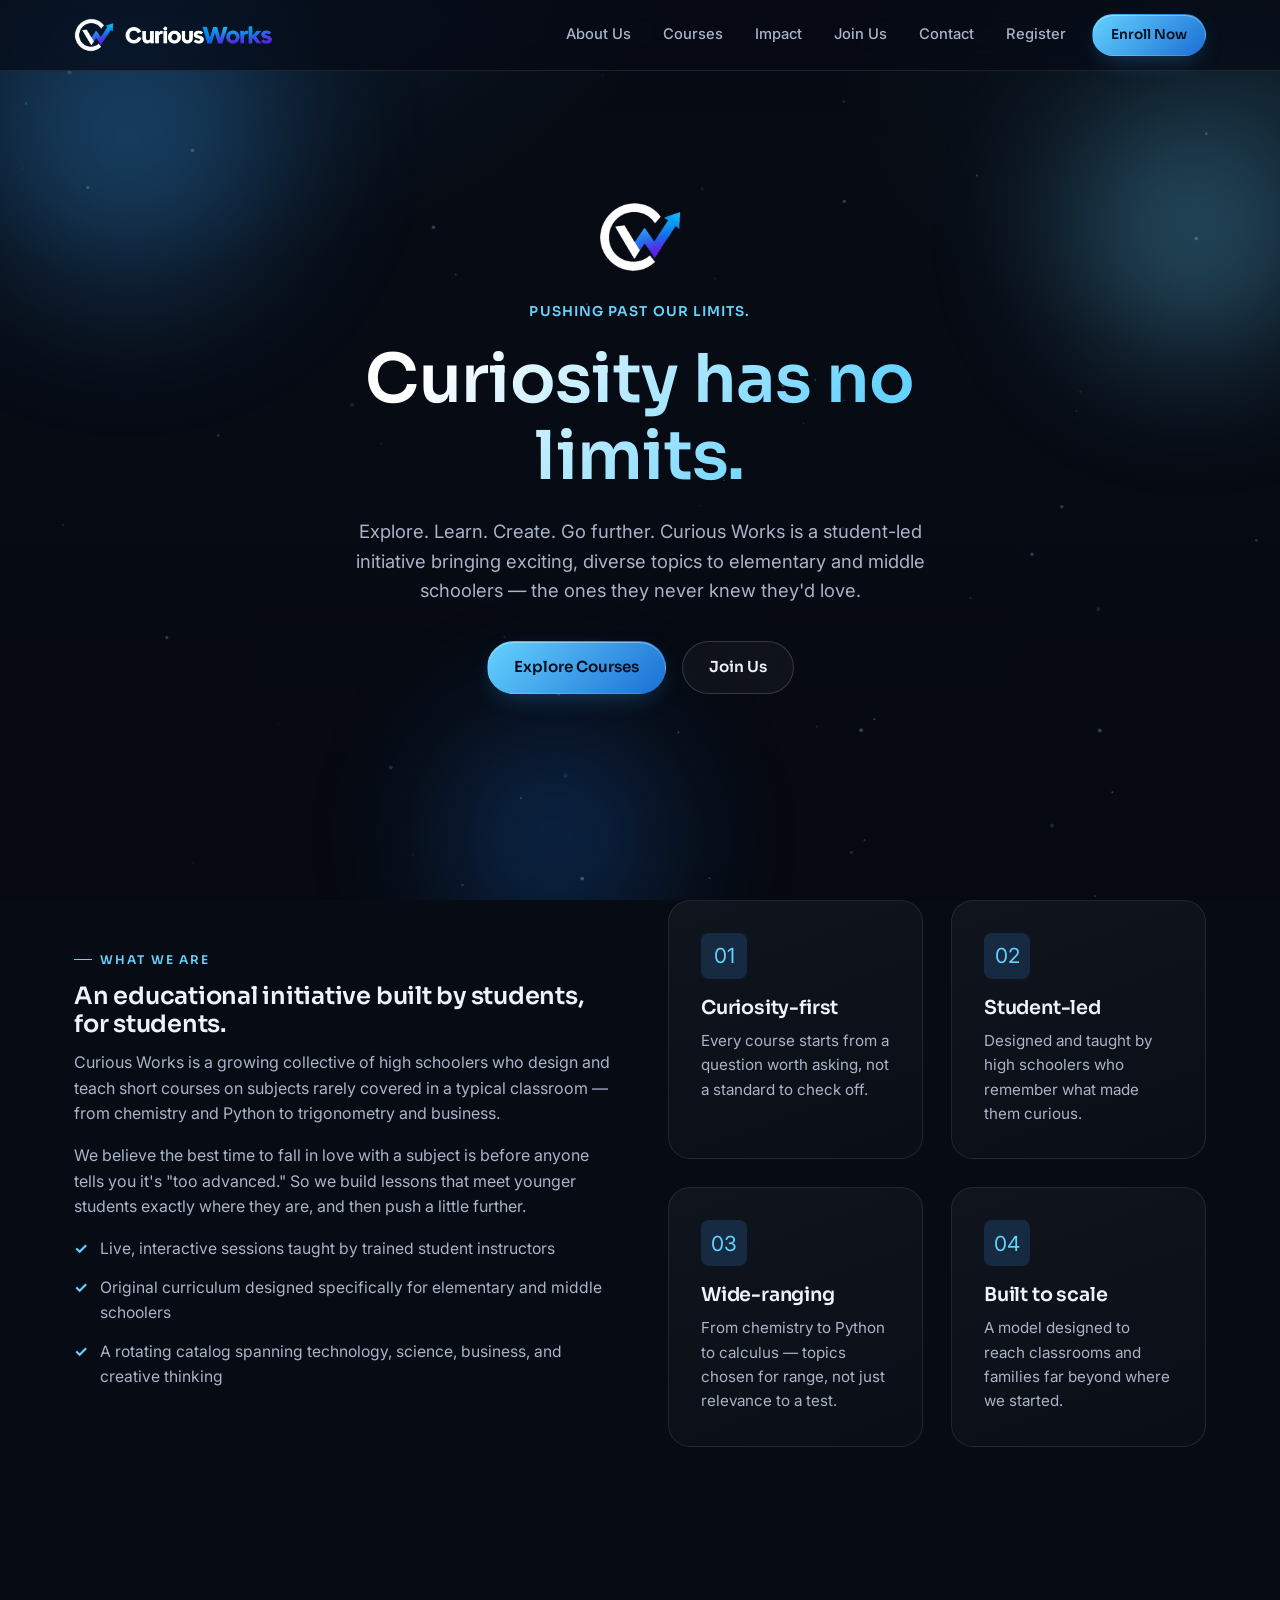
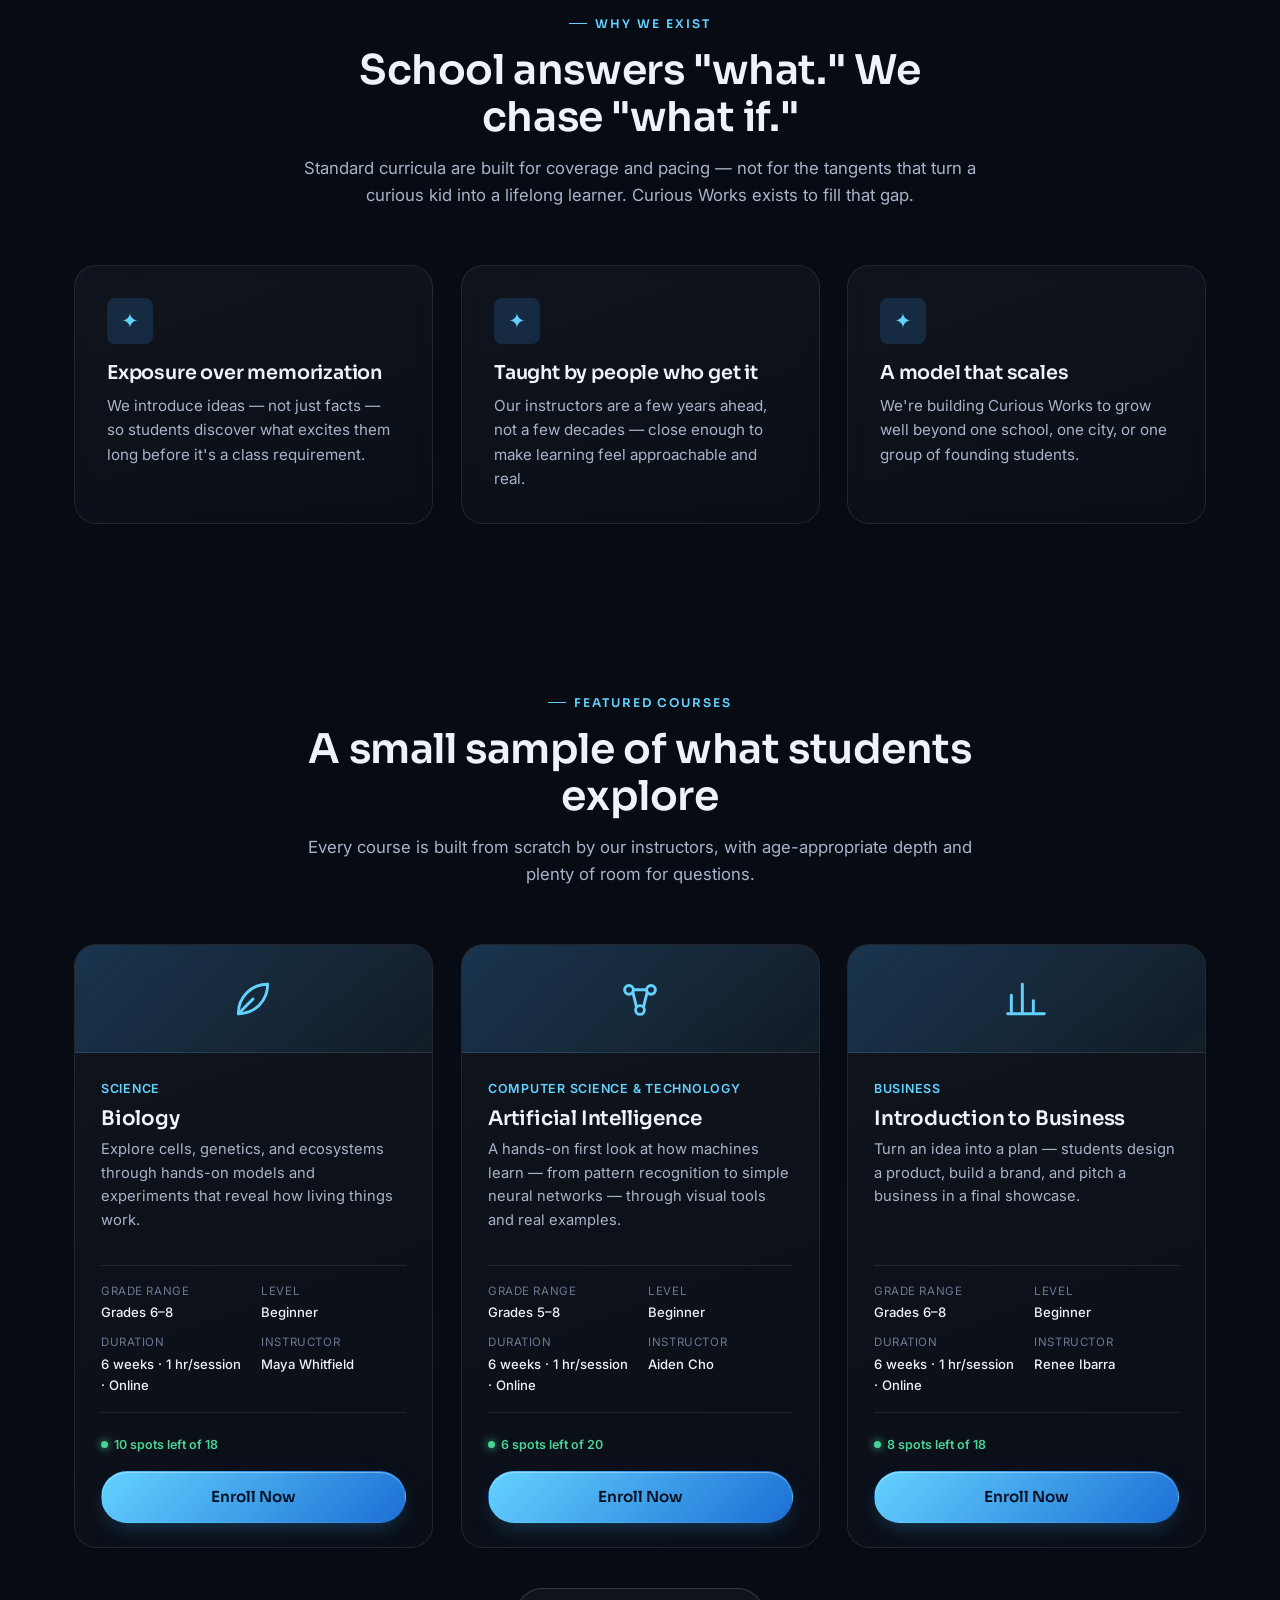
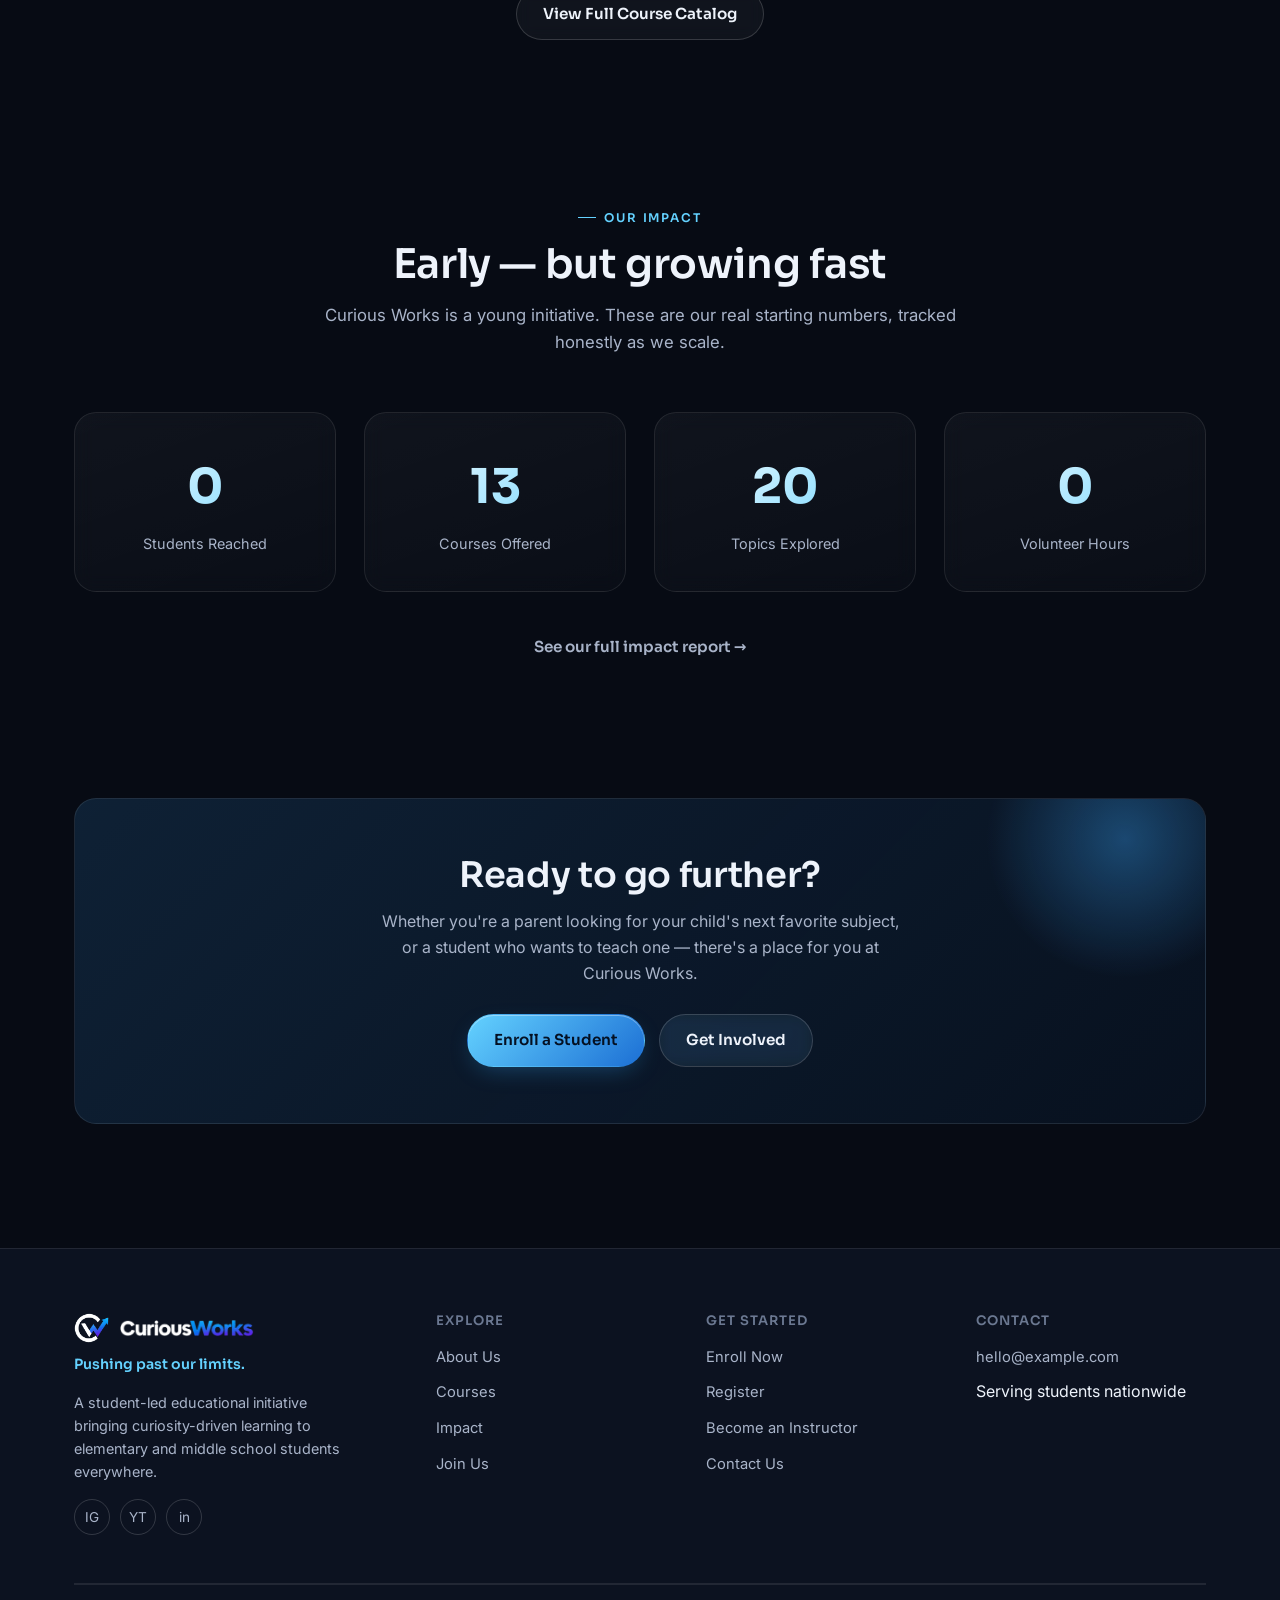
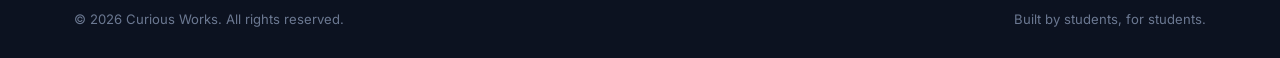
==== index.html @ 036f2639 "Add per-visitor spot tracking, real impact stats, site-wide fixed background, and directional scroll" ====
<!DOCTYPE html>
<html lang="en">
<head>
<meta charset="UTF-8">
<meta name="viewport" content="width=device-width, initial-scale=1.0">
<title>Curious Works — Curiosity Has No Limits</title>
<meta name="description" content="Curious Works is a student-led educational initiative teaching elementary and middle school students about a wide variety of interesting and diverse topics.">
<link rel="icon" type="image/png" href="assets/logo-mark.png">
<link rel="preconnect" href="https://fonts.googleapis.com">
<link rel="preconnect" href="https://fonts.gstatic.com" crossorigin>
<link href="https://fonts.googleapis.com/css2?family=Inter:wght@400;500;600;700&family=Sora:wght@500;600;700;800&display=swap" rel="stylesheet">
<link rel="stylesheet" href="css/style.css">
</head>
<body data-page="home">

<header class="site-header" id="site-header"></header>

<main>

  <!-- HERO -->
  <section class="hero">
    <div class="container hero-inner">
      <img src="assets/logo-mark.png" alt="Curious Works" class="hero-logo">
      <div class="hero-tagline">Pushing past our limits.</div>
      <h1>Curiosity has no limits.</h1>
      <p class="hero-sub">Explore. Learn. Create. Go further. Curious Works is a student-led initiative bringing exciting, diverse topics to elementary and middle schoolers — the ones they never knew they'd love.</p>
      <div class="hero-actions">
        <a href="courses.html" class="btn btn-primary">Explore Courses</a>
        <a href="join.html" class="btn btn-secondary">Join Us</a>
      </div>
    </div>
  </section>

  <!-- WHAT CURIOUS WORKS IS -->
  <section class="section">
    <div class="container">
      <div class="two-col">
        <div class="reveal from-left">
          <div class="eyebrow">What We Are</div>
          <h2>An educational initiative built by students, for students.</h2>
          <p>Curious Works is a growing collective of high schoolers who design and teach short courses on subjects rarely covered in a typical classroom — from chemistry and Python to trigonometry and business.</p>
          <p>We believe the best time to fall in love with a subject is before anyone tells you it's "too advanced." So we build lessons that meet younger students exactly where they are, and then push a little further.</p>
          <ul class="list-check">
            <li>Live, interactive sessions taught by trained student instructors</li>
            <li>Original curriculum designed specifically for elementary and middle schoolers</li>
            <li>A rotating catalog spanning technology, science, business, and creative thinking</li>
          </ul>
        </div>
        <div class="reveal from-right">
          <div class="grid grid-2">
            <div class="card">
              <div class="card-icon">01</div>
              <h3>Curiosity-first</h3>
              <p>Every course starts from a question worth asking, not a standard to check off.</p>
            </div>
            <div class="card">
              <div class="card-icon">02</div>
              <h3>Student-led</h3>
              <p>Designed and taught by high schoolers who remember what made them curious.</p>
            </div>
            <div class="card">
              <div class="card-icon">03</div>
              <h3>Wide-ranging</h3>
              <p>From chemistry to Python to calculus — topics chosen for range, not just relevance to a test.</p>
            </div>
            <div class="card">
              <div class="card-icon">04</div>
              <h3>Built to scale</h3>
              <p>A model designed to reach classrooms and families far beyond where we started.</p>
            </div>
          </div>
        </div>
      </div>
    </div>
  </section>

  <!-- WHY WE EXIST -->
  <section class="section section-tight">
    <div class="container">
      <div class="section-header reveal from-top">
        <div class="eyebrow">Why We Exist</div>
        <h2>School answers "what." We chase "what if."</h2>
        <p>Standard curricula are built for coverage and pacing — not for the tangents that turn a curious kid into a lifelong learner. Curious Works exists to fill that gap.</p>
      </div>
      <div class="grid grid-3">
        <div class="card reveal">
          <div class="card-icon">✦</div>
          <h3>Exposure over memorization</h3>
          <p>We introduce ideas — not just facts — so students discover what excites them long before it's a class requirement.</p>
        </div>
        <div class="card reveal">
          <div class="card-icon">✦</div>
          <h3>Taught by people who get it</h3>
          <p>Our instructors are a few years ahead, not a few decades — close enough to make learning feel approachable and real.</p>
        </div>
        <div class="card reveal">
          <div class="card-icon">✦</div>
          <h3>A model that scales</h3>
          <p>We're building Curious Works to grow well beyond one school, one city, or one group of founding students.</p>
        </div>
      </div>
    </div>
  </section>

  <!-- FEATURED COURSES -->
  <section class="section">
    <div class="container">
      <div class="section-header reveal from-top">
        <div class="eyebrow">Featured Courses</div>
        <h2>A small sample of what students explore</h2>
        <p>Every course is built from scratch by our instructors, with age-appropriate depth and plenty of room for questions.</p>
      </div>
      <div class="grid grid-3" id="featured-courses"></div>
      <div class="text-center" style="margin-top: 40px;">
        <a href="courses.html" class="btn btn-secondary">View Full Course Catalog</a>
      </div>
    </div>
  </section>

  <!-- IMPACT PREVIEW -->
  <section class="section section-tight">
    <div class="container">
      <div class="section-header reveal from-top">
        <div class="eyebrow">Our Impact</div>
        <h2>Early — but growing fast</h2>
        <p>Curious Works is a young initiative. These are our real starting numbers, tracked honestly as we scale.</p>
      </div>
      <div class="grid grid-4">
        <div class="card stat-card reveal">
          <div class="stat-number" data-count="0">0</div>
          <div class="stat-label">Students Reached</div>
        </div>
        <div class="card stat-card reveal">
          <div class="stat-number" data-count="14">0</div>
          <div class="stat-label">Courses Offered</div>
        </div>
        <div class="card stat-card reveal">
          <div class="stat-number" data-count="22">0</div>
          <div class="stat-label">Topics Explored</div>
        </div>
        <div class="card stat-card reveal">
          <div class="stat-number" data-count="0">0</div>
          <div class="stat-label">Volunteer Hours</div>
        </div>
      </div>
      <div class="text-center" style="margin-top: 32px;">
        <a href="impact.html" class="btn btn-ghost">See our full impact report →</a>
      </div>
    </div>
  </section>

  <!-- CTA -->
  <section class="section section-tight">
    <div class="container">
      <div class="cta-banner reveal pop">
        <h2>Ready to go further?</h2>
        <p>Whether you're a parent looking for your child's next favorite subject, or a student who wants to teach one — there's a place for you at Curious Works.</p>
        <div class="cta-actions">
          <a href="enroll.html" class="btn btn-primary">Enroll a Student</a>
          <a href="join.html" class="btn btn-secondary">Get Involved</a>
        </div>
      </div>
    </div>
  </section>

</main>

<footer class="site-footer" id="site-footer"></footer>

<script src="js/courses-data.js"></script>
<script src="js/components.js"></script>
<script src="js/particles.js"></script>
<script>
  document.addEventListener('DOMContentLoaded', function () {
    const wrap = document.getElementById('featured-courses');
    const featuredSlugs = ['biology', 'artificial-intelligence', 'introduction-to-business'];
    const featured = featuredSlugs.map(cwFindCourse).filter(Boolean);
    wrap.innerHTML = featured.map(function (c) { return cwCourseCardHTML(c); }).join('');
    cwInitScrollReveal();
    cwAnimateCounters();
  });
</script>
</body>
</html>
---- css/style.css ----
/* ==========================================================================
   Curious Works — Global Stylesheet
   Design system: dark navy + cerulean glow, glassmorphism accents.
   ========================================================================== */

:root {
  /* Color palette */
  --bg: #070b14;
  --bg-elevated: #0c1220;
  --bg-elevated-2: #101828;
  --surface: rgba(255, 255, 255, 0.04);
  --surface-strong: rgba(255, 255, 255, 0.07);
  --border: rgba(255, 255, 255, 0.09);
  --border-strong: rgba(255, 255, 255, 0.16);

  --accent: #3aa8ff;
  --accent-2: #64d2ff;
  --accent-deep: #1c6fd4;
  --accent-glow: rgba(58, 168, 255, 0.35);
  --accent-glow-soft: rgba(58, 168, 255, 0.16);

  --text: #eef3fb;
  --text-dim: #a9b4c9;
  --text-faint: #6b7891;

  --success: #48d597;
  --danger: #ff6b6b;

  /* Typography */
  --font-heading: 'Sora', 'Segoe UI', system-ui, sans-serif;
  --font-body: 'Inter', 'Segoe UI', system-ui, sans-serif;

  /* Layout */
  --container-w: 1180px;
  --radius-sm: 8px;
  --radius-md: 14px;
  --radius-lg: 22px;
  --radius-pill: 999px;

  --shadow-glow: 0 0 0 1px var(--border), 0 20px 60px -20px rgba(0, 0, 0, 0.7);
  --transition: 220ms cubic-bezier(0.2, 0.7, 0.3, 1);
}

/* ---------- Reset ---------- */
* , *::before, *::after { box-sizing: border-box; }

html {
  scroll-behavior: smooth;
  scroll-padding-top: 90px;
}

@media (prefers-reduced-motion: reduce) {
  html { scroll-behavior: auto; }
  * , *::before, *::after {
    animation-duration: 0.001ms !important;
    animation-iteration-count: 1 !important;
    transition-duration: 0.001ms !important;
    scroll-behavior: auto !important;
  }
}

body {
  margin: 0;
  background: var(--bg);
  color: var(--text);
  font-family: var(--font-body);
  font-size: 16px;
  line-height: 1.6;
  -webkit-font-smoothing: antialiased;
  overflow-x: hidden;
}

img, svg { max-width: 100%; display: block; }

a { color: inherit; text-decoration: none; }

h1, h2, h3, h4, h5 {
  font-family: var(--font-heading);
  font-weight: 600;
  line-height: 1.15;
  margin: 0 0 0.5em;
  letter-spacing: -0.01em;
}

p { margin: 0 0 1em; color: var(--text-dim); }

ul { padding: 0; margin: 0; list-style: none; }

button, input, textarea, select {
  font-family: inherit;
  font-size: inherit;
  color: inherit;
}

/* ---------- Background texture ---------- */
body {
  background-image:
    radial-gradient(ellipse 900px 600px at 12% -10%, rgba(58, 168, 255, 0.14), transparent 60%),
    radial-gradient(ellipse 800px 500px at 100% 10%, rgba(100, 210, 255, 0.08), transparent 55%),
    linear-gradient(180deg, #060a12 0%, #070b14 40%, #060910 100%);
  background-attachment: fixed;
}

/* ---------- Layout utilities ---------- */
.container {
  width: 100%;
  max-width: var(--container-w);
  margin: 0 auto;
  padding: 0 24px;
}

.section {
  padding: 96px 0;
  position: relative;
}

.section-tight { padding: 64px 0; }

.section-header {
  max-width: 680px;
  margin: 0 auto 56px;
  text-align: center;
}

.eyebrow {
  display: inline-flex;
  align-items: center;
  gap: 8px;
  font-family: var(--font-heading);
  font-size: 0.75rem;
  font-weight: 600;
  letter-spacing: 0.16em;
  text-transform: uppercase;
  color: var(--accent-2);
  margin-bottom: 14px;
}

.eyebrow::before {
  content: '';
  width: 18px;
  height: 1px;
  background: var(--accent-2);
}

.section-header h2 {
  font-size: clamp(1.8rem, 3.2vw, 2.6rem);
  margin-bottom: 14px;
}

.section-header p {
  font-size: 1.05rem;
}

.text-center { text-align: center; }

.grid {
  display: grid;
  gap: 28px;
}

.grid-2 { grid-template-columns: repeat(2, 1fr); }
.grid-3 { grid-template-columns: repeat(3, 1fr); }
.grid-4 { grid-template-columns: repeat(4, 1fr); }

@media (max-width: 980px) {
  .grid-3, .grid-4 { grid-template-columns: repeat(2, 1fr); }
}
@media (max-width: 640px) {
  .grid-2, .grid-3, .grid-4 { grid-template-columns: 1fr; }
}

/* ---------- Buttons ---------- */
.btn {
  display: inline-flex;
  align-items: center;
  justify-content: center;
  gap: 8px;
  font-family: var(--font-heading);
  font-weight: 600;
  font-size: 0.95rem;
  padding: 13px 26px;
  border-radius: var(--radius-pill);
  border: 1px solid transparent;
  cursor: pointer;
  transition: transform var(--transition), box-shadow var(--transition), background var(--transition), border-color var(--transition), color var(--transition);
  white-space: nowrap;
}

.btn:active { transform: translateY(1px) scale(0.99); }

.btn-primary {
  background: linear-gradient(135deg, var(--accent-2), var(--accent-deep));
  color: #041022;
  box-shadow: 0 8px 24px -8px var(--accent-glow), inset 0 1px 0 rgba(255,255,255,0.35);
}

.btn-primary:hover {
  box-shadow: 0 12px 32px -8px var(--accent-glow), inset 0 1px 0 rgba(255,255,255,0.4);
  transform: translateY(-2px);
}

.btn-secondary {
  background: var(--surface);
  border-color: var(--border-strong);
  color: var(--text);
  backdrop-filter: blur(8px);
}

.btn-secondary:hover {
  background: var(--surface-strong);
  border-color: var(--accent);
  transform: translateY(-2px);
}

.btn-ghost {
  background: transparent;
  color: var(--text-dim);
  padding: 10px 4px;
}
.btn-ghost:hover { color: var(--accent-2); }

.btn-block { width: 100%; }

.btn-sm { padding: 9px 18px; font-size: 0.85rem; }

/* ---------- Navbar ---------- */
.site-header {
  position: sticky;
  top: 0;
  z-index: 100;
  background: rgba(7, 11, 20, 0.72);
  backdrop-filter: blur(14px) saturate(140%);
  border-bottom: 1px solid var(--border);
}

.navbar {
  display: flex;
  align-items: center;
  justify-content: space-between;
  padding: 14px 24px;
  max-width: var(--container-w);
  margin: 0 auto;
}

.brand {
  display: flex;
  align-items: center;
  gap: 10px;
  font-family: var(--font-heading);
  font-weight: 700;
  font-size: 1.15rem;
  color: var(--text);
}

.brand-mark { height: 34px; width: auto; }
.brand-wordmark { height: 20px; width: auto; }

.site-footer .brand-mark { height: 30px; }
.site-footer .brand-wordmark { height: 18px; }

.nav-links {
  display: flex;
  align-items: center;
  gap: 4px;
}

.nav-links a:not(.btn) {
  padding: 9px 14px;
  border-radius: var(--radius-pill);
  font-size: 0.92rem;
  font-weight: 500;
  color: var(--text-dim);
  transition: color var(--transition), background var(--transition);
}

.nav-links a:not(.btn):hover { color: var(--text); background: var(--surface); }
.nav-links a.active:not(.btn) { color: var(--accent-2); background: var(--accent-glow-soft); }

.nav-cta { display: flex; align-items: center; gap: 10px; margin-left: 8px; }

.nav-toggle {
  display: none;
  background: none;
  border: 1px solid var(--border-strong);
  border-radius: var(--radius-sm);
  padding: 8px 10px;
  cursor: pointer;
}

.nav-toggle span {
  display: block;
  width: 20px;
  height: 2px;
  background: var(--text);
  margin: 4px 0;
  transition: transform var(--transition), opacity var(--transition);
}

.site-header.menu-open .nav-toggle span:nth-child(1) { transform: translateY(6px) rotate(45deg); }
.site-header.menu-open .nav-toggle span:nth-child(2) { opacity: 0; }
.site-header.menu-open .nav-toggle span:nth-child(3) { transform: translateY(-6px) rotate(-45deg); }

@media (max-width: 900px) {
  .nav-toggle { display: block; }

  .nav-links {
    position: absolute;
    top: 100%;
    left: 0;
    right: 0;
    flex-direction: column;
    align-items: stretch;
    background: rgba(8, 12, 22, 0.98);
    border-bottom: 1px solid var(--border);
    padding: 10px 20px 24px;
    gap: 4px;
    max-height: 0;
    overflow: hidden;
    opacity: 0;
    transition: max-height var(--transition), opacity var(--transition);
  }

  .site-header.menu-open .nav-links {
    max-height: 640px;
    opacity: 1;
  }

  .nav-links a:not(.btn) { padding: 12px 10px; }
  .nav-cta { flex-direction: column; align-items: stretch; margin-left: 0; margin-top: 8px; }
  .nav-cta .btn { width: 100%; }
}

/* ---------- Site-wide fixed background ----------
   Stays pinned to the viewport across every page, so only content scrolls —
   the glow/particles never move or get clipped by section boundaries. */
.site-bg {
  position: fixed;
  inset: 0;
  z-index: -3;
  overflow: hidden;
  pointer-events: none;
}

.orb {
  position: absolute;
  border-radius: 50%;
  filter: blur(60px);
  opacity: 0.4;
  animation: float 22s ease-in-out infinite;
}

.orb-1 { width: 460px; height: 460px; background: radial-gradient(circle, var(--accent) 0%, transparent 70%); top: -10%; left: -8%; animation-delay: 0s; }
.orb-2 { width: 380px; height: 380px; background: radial-gradient(circle, var(--accent-2) 0%, transparent 70%); top: 5%; right: -8%; animation-delay: -7s; }
.orb-3 { width: 340px; height: 340px; background: radial-gradient(circle, var(--accent-deep) 0%, transparent 70%); bottom: -12%; left: 30%; animation-delay: -14s; }

@keyframes float {
  0%, 100% { transform: translate(0, 0) scale(1); }
  33% { transform: translate(30px, -20px) scale(1.06); }
  66% { transform: translate(-20px, 20px) scale(0.96); }
}

#particle-canvas {
  position: absolute;
  inset: 0;
  opacity: 0.5;
}

/* ---------- Hero ---------- */
.hero {
  position: relative;
  padding: 130px 0 110px;
}

.hero-inner { text-align: center; max-width: 780px; margin: 0 auto; }

.hero-logo { height: 72px; width: auto; margin: 0 auto 28px; }

.hero-tagline {
  font-family: var(--font-heading);
  color: var(--accent-2);
  font-weight: 600;
  letter-spacing: 0.08em;
  text-transform: uppercase;
  font-size: 0.85rem;
  margin-bottom: 18px;
}

.hero h1 {
  font-size: clamp(2.4rem, 5.6vw, 4.2rem);
  background: linear-gradient(135deg, #ffffff 20%, var(--accent-2) 75%);
  -webkit-background-clip: text;
  background-clip: text;
  color: transparent;
  margin-bottom: 22px;
}

.hero-sub {
  font-size: 1.15rem;
  color: var(--text-dim);
  max-width: 620px;
  margin: 0 auto 36px;
}

.hero-actions {
  display: flex;
  gap: 16px;
  justify-content: center;
  flex-wrap: wrap;
}

/* ---------- Glass card ---------- */
.card {
  background: linear-gradient(160deg, var(--surface), rgba(255,255,255,0.015));
  border: 1px solid var(--border);
  border-radius: var(--radius-lg);
  padding: 32px;
  backdrop-filter: blur(10px);
  transition: transform var(--transition), border-color var(--transition), box-shadow var(--transition);
}

.card:hover {
  transform: translateY(-4px);
  border-color: var(--border-strong);
  box-shadow: 0 24px 50px -24px rgba(0,0,0,0.6), 0 0 0 1px var(--border);
}

.card-icon {
  width: 46px;
  height: 46px;
  border-radius: var(--radius-sm);
  display: flex;
  align-items: center;
  justify-content: center;
  background: var(--accent-glow-soft);
  color: var(--accent-2);
  margin-bottom: 18px;
  font-size: 1.3rem;
}

.card h3 { font-size: 1.2rem; margin-bottom: 10px; }
.card p { margin-bottom: 0; font-size: 0.95rem; }

/* ---------- Scroll reveal ----------
   Base = fade + rise. Direction modifiers layer on top for variety
   (from-left, from-right, from-top, fade-only, pop). Stagger utility
   below adds a per-row cascade to grid children automatically. */
.reveal {
  opacity: 0;
  transform: translateY(28px);
  transition: opacity 800ms cubic-bezier(0.16, 1, 0.3, 1), transform 800ms cubic-bezier(0.16, 1, 0.3, 1);
  will-change: opacity, transform;
}
.reveal.in-view { opacity: 1; transform: none; }

.reveal.from-left { transform: translateX(-56px); }
.reveal.from-left.in-view { transform: none; }

.reveal.from-right { transform: translateX(56px); }
.reveal.from-right.in-view { transform: none; }

.reveal.from-top { transform: translateY(-32px); }
.reveal.from-top.in-view { transform: none; }

.reveal.fade-only { transform: none; }

.reveal.pop { transform: scale(0.94); }
.reveal.pop.in-view { transform: none; }

@media (prefers-reduced-motion: reduce) {
  .reveal, .reveal.from-left, .reveal.from-right, .reveal.from-top, .reveal.pop { transform: none; }
}

/* Per-row cascade for grids of revealed items — purely CSS, works whether
   the cards are static markup or injected by JS. */
.grid-2 > .reveal:nth-child(2n+1) { transition-delay: 0ms; }
.grid-2 > .reveal:nth-child(2n)   { transition-delay: 110ms; }

.grid-3 > .reveal:nth-child(3n+1) { transition-delay: 0ms; }
.grid-3 > .reveal:nth-child(3n+2) { transition-delay: 100ms; }
.grid-3 > .reveal:nth-child(3n)   { transition-delay: 200ms; }

.grid-4 > .reveal:nth-child(4n+1) { transition-delay: 0ms; }
.grid-4 > .reveal:nth-child(4n+2) { transition-delay: 90ms; }
.grid-4 > .reveal:nth-child(4n+3) { transition-delay: 180ms; }
.grid-4 > .reveal:nth-child(4n)   { transition-delay: 270ms; }

/* ---------- Course cards ---------- */
.course-card {
  display: flex;
  flex-direction: column;
  background: linear-gradient(160deg, var(--surface), rgba(255,255,255,0.015));
  border: 1px solid var(--border);
  border-radius: var(--radius-lg);
  overflow: hidden;
  transition: transform var(--transition), border-color var(--transition), box-shadow var(--transition);
  position: relative;
}

.course-card:hover {
  transform: translateY(-6px);
  border-color: var(--accent);
  box-shadow: 0 30px 60px -28px var(--accent-glow), 0 0 0 1px var(--border);
}

.course-banner {
  height: 108px;
  background: linear-gradient(135deg, rgba(58,168,255,0.22), rgba(100,210,255,0.05));
  display: flex;
  align-items: center;
  justify-content: center;
  font-size: 2.2rem;
  border-bottom: 1px solid var(--border);
  overflow: hidden;
  color: var(--accent-2);
}

.course-banner svg {
  width: 44px;
  height: 44px;
  flex-shrink: 0;
}

.course-body { padding: 26px 26px 24px; flex: 1; display: flex; flex-direction: column; }

.course-field { font-size: 0.78rem; letter-spacing: 0.06em; text-transform: uppercase; color: var(--accent-2); font-weight: 600; margin-bottom: 8px; }

.course-body h3 { font-size: 1.25rem; margin-bottom: 8px; }
.course-desc { font-size: 0.92rem; flex: 1; }

.course-meta {
  display: grid;
  grid-template-columns: 1fr 1fr;
  gap: 10px 16px;
  margin: 18px 0 22px;
  padding: 16px 0;
  border-top: 1px solid var(--border);
  border-bottom: 1px solid var(--border);
}

.meta-item { font-size: 0.82rem; }
.meta-label { color: var(--text-faint); display: block; font-size: 0.72rem; text-transform: uppercase; letter-spacing: 0.05em; margin-bottom: 2px; }
.meta-value { color: var(--text); font-weight: 500; }

.spots-badge {
  display: inline-flex;
  align-items: center;
  gap: 6px;
  font-size: 0.78rem;
  color: var(--success);
  font-weight: 600;
  margin-bottom: 16px;
}
.spots-badge.low { color: #ffb454; }
.spots-badge::before {
  content: '';
  width: 7px; height: 7px; border-radius: 50%;
  background: currentColor;
  box-shadow: 0 0 8px currentColor;
}

/* ---------- Stats ---------- */
.stat-card {
  text-align: center;
  padding: 36px 20px;
}

.stat-number {
  font-family: var(--font-heading);
  font-size: clamp(2.2rem, 4vw, 3rem);
  font-weight: 700;
  background: linear-gradient(135deg, #fff, var(--accent-2));
  -webkit-background-clip: text;
  background-clip: text;
  color: transparent;
}

.stat-label { font-size: 0.9rem; color: var(--text-dim); margin-top: 6px; }

/* ---------- Testimonials ---------- */
.testimonial-card {
  padding: 30px;
}

.testimonial-quote {
  font-size: 1.02rem;
  color: var(--text);
  margin-bottom: 20px;
  position: relative;
}

.testimonial-author {
  display: flex;
  align-items: center;
  gap: 12px;
}

.avatar {
  width: 42px; height: 42px;
  border-radius: 50%;
  background: linear-gradient(135deg, var(--accent), var(--accent-deep));
  display: flex; align-items: center; justify-content: center;
  font-weight: 700; font-family: var(--font-heading);
  color: #041022;
  flex-shrink: 0;
}

.author-name { font-weight: 600; font-size: 0.92rem; }
.author-role { font-size: 0.8rem; color: var(--text-faint); }

/* ---------- Photo placeholder ---------- */
.photo-placeholder {
  aspect-ratio: 4/3;
  border-radius: var(--radius-md);
  border: 1px dashed var(--border-strong);
  background: linear-gradient(160deg, rgba(58,168,255,0.06), rgba(255,255,255,0.02));
  display: flex;
  flex-direction: column;
  align-items: center;
  justify-content: center;
  gap: 8px;
  color: var(--text-faint);
  font-size: 0.85rem;
  text-align: center;
  padding: 16px;
}

/* ---------- Forms ---------- */
.form-card {
  background: linear-gradient(160deg, var(--surface), rgba(255,255,255,0.015));
  border: 1px solid var(--border);
  border-radius: var(--radius-lg);
  padding: 40px;
  backdrop-filter: blur(10px);
}

@media (max-width: 640px) {
  .form-card { padding: 26px; }
}

.form-row { display: grid; grid-template-columns: 1fr 1fr; gap: 20px; margin-bottom: 20px; }
@media (max-width: 640px) { .form-row { grid-template-columns: 1fr; } }

.field { margin-bottom: 20px; }
.field:last-child { margin-bottom: 0; }
.form-row .field { margin-bottom: 0; }

.field label {
  display: block;
  font-size: 0.85rem;
  font-weight: 600;
  margin-bottom: 8px;
  color: var(--text);
}

.field .hint { font-size: 0.78rem; color: var(--text-faint); margin-top: 6px; }

.field input,
.field select,
.field textarea {
  width: 100%;
  background: rgba(255, 255, 255, 0.03);
  border: 1px solid var(--border-strong);
  border-radius: var(--radius-sm);
  padding: 12px 14px;
  color: var(--text);
  transition: border-color var(--transition), box-shadow var(--transition), background var(--transition);
}

.field input::placeholder, .field textarea::placeholder { color: var(--text-faint); }

.field input:focus,
.field select:focus,
.field textarea:focus {
  outline: none;
  border-color: var(--accent);
  box-shadow: 0 0 0 3px var(--accent-glow-soft);
  background: rgba(255, 255, 255, 0.05);
}

.field input:invalid:not(:placeholder-shown),
.field textarea:invalid:not(:placeholder-shown) {
  border-color: rgba(255, 107, 107, 0.5);
}

.field textarea { resize: vertical; min-height: 120px; }

.field-error {
  display: none;
  color: var(--danger);
  font-size: 0.78rem;
  margin-top: 6px;
}
.field.has-error input,
.field.has-error select,
.field.has-error textarea { border-color: var(--danger); }
.field.has-error .field-error { display: block; }

.checkbox-field { display: flex; align-items: flex-start; gap: 10px; }
.checkbox-field input { width: auto; margin-top: 4px; }
.checkbox-field label { margin-bottom: 0; font-weight: 500; font-size: 0.85rem; color: var(--text-dim); }

fieldset { border: none; padding: 0; margin: 0 0 20px; }
legend { font-size: 0.85rem; font-weight: 600; margin-bottom: 10px; padding: 0; }

.radio-grid { display: flex; flex-wrap: wrap; gap: 10px; }
.radio-pill {
  display: flex;
  align-items: center;
  gap: 8px;
  padding: 10px 16px;
  border: 1px solid var(--border-strong);
  border-radius: var(--radius-pill);
  cursor: pointer;
  font-size: 0.88rem;
  transition: border-color var(--transition), background var(--transition), color var(--transition);
}
.radio-pill input { width: auto; margin: 0; accent-color: var(--accent); }
.radio-pill:has(input:checked) {
  border-color: var(--accent);
  background: var(--accent-glow-soft);
  color: var(--accent-2);
}

.checkbox-grid { display: grid; grid-template-columns: repeat(2, 1fr); gap: 10px; }
@media (max-width: 640px) { .checkbox-grid { grid-template-columns: 1fr; } }

/* ---------- Confirmation state ---------- */
.confirm-panel {
  text-align: center;
  padding: 20px 10px 10px;
}

.confirm-icon {
  width: 68px; height: 68px;
  border-radius: 50%;
  background: rgba(72, 213, 151, 0.12);
  border: 1px solid rgba(72, 213, 151, 0.4);
  color: var(--success);
  display: flex; align-items: center; justify-content: center;
  margin: 0 auto 22px;
  font-size: 1.8rem;
}

.confirm-panel h3 { font-size: 1.4rem; margin-bottom: 10px; }
.confirm-panel p { max-width: 420px; margin: 0 auto 26px; }

.hidden { display: none !important; }

/* ---------- CTA banner ---------- */
.cta-banner {
  border-radius: var(--radius-lg);
  padding: 56px 40px;
  text-align: center;
  background: linear-gradient(135deg, rgba(58,168,255,0.14), rgba(28,111,212,0.06));
  border: 1px solid var(--border);
  position: relative;
  overflow: hidden;
}

.cta-banner::before {
  content: '';
  position: absolute;
  width: 280px; height: 280px;
  background: radial-gradient(circle, var(--accent-glow), transparent 70%);
  top: -100px; right: -60px;
  border-radius: 50%;
}

.cta-banner h2 { font-size: clamp(1.6rem, 3vw, 2.2rem); margin-bottom: 14px; }
.cta-banner p { max-width: 520px; margin: 0 auto 28px; }
.cta-actions { display: flex; gap: 14px; justify-content: center; flex-wrap: wrap; position: relative; z-index: 1; }

/* ---------- Footer ---------- */
.site-footer {
  border-top: 1px solid var(--border);
  padding: 64px 0 28px;
  background: var(--bg-elevated);
  margin-top: 60px;
}

.footer-grid {
  display: grid;
  grid-template-columns: 1.4fr 1fr 1fr 1fr;
  gap: 40px;
  margin-bottom: 48px;
}

@media (max-width: 820px) {
  .footer-grid { grid-template-columns: 1fr 1fr; }
}
@media (max-width: 520px) {
  .footer-grid { grid-template-columns: 1fr; }
}

.footer-brand p { font-size: 0.9rem; max-width: 280px; }
.footer-tagline { color: var(--accent-2); font-weight: 600; font-size: 0.88rem; margin: 10px 0 16px; font-family: var(--font-heading); }

.footer-col h4 { font-size: 0.82rem; text-transform: uppercase; letter-spacing: 0.08em; color: var(--text-faint); margin-bottom: 16px; }
.footer-col ul li { margin-bottom: 10px; }
.footer-col a { font-size: 0.92rem; color: var(--text-dim); transition: color var(--transition); }
.footer-col a:hover { color: var(--accent-2); }

.social-row { display: flex; gap: 10px; margin-top: 16px; }
.social-icon {
  width: 36px; height: 36px;
  border-radius: 50%;
  border: 1px solid var(--border-strong);
  display: flex; align-items: center; justify-content: center;
  color: var(--text-dim);
  transition: all var(--transition);
  font-size: 0.85rem;
}
.social-icon:hover { border-color: var(--accent); color: var(--accent-2); background: var(--accent-glow-soft); }

.footer-bottom {
  display: flex;
  justify-content: space-between;
  align-items: center;
  padding-top: 24px;
  border-top: 1px solid var(--border);
  font-size: 0.82rem;
  color: var(--text-faint);
  flex-wrap: wrap;
  gap: 12px;
}

/* ---------- Page hero (inner pages) ---------- */
.page-hero {
  padding: 80px 0 60px;
  text-align: center;
  position: relative;
}

.page-hero .eyebrow { justify-content: center; display: flex; }
.page-hero h1 { font-size: clamp(2rem, 4.4vw, 3.2rem); margin-bottom: 16px; }
.page-hero p { max-width: 620px; margin: 0 auto; font-size: 1.05rem; }

/* ---------- Misc components ---------- */
.divider { height: 1px; background: var(--border); margin: 0; }

.badge-row { display: flex; flex-wrap: wrap; gap: 10px; justify-content: center; margin-top: 20px; }
.badge-pill {
  font-size: 0.78rem;
  padding: 6px 14px;
  border-radius: var(--radius-pill);
  border: 1px solid var(--border-strong);
  color: var(--text-dim);
}

.two-col {
  display: grid;
  grid-template-columns: 1fr 1fr;
  gap: 56px;
  align-items: center;
}
@media (max-width: 860px) {
  .two-col { grid-template-columns: 1fr; gap: 32px; }
}

.list-check li {
  display: flex;
  gap: 12px;
  margin-bottom: 14px;
  font-size: 0.98rem;
  color: var(--text-dim);
}
.list-check li::before {
  content: '✓';
  color: var(--accent-2);
  font-weight: 700;
  flex-shrink: 0;
}

.filter-bar {
  display: flex;
  flex-wrap: wrap;
  gap: 10px;
  justify-content: center;
  margin-bottom: 48px;
}

.filter-chip {
  padding: 9px 18px;
  border-radius: var(--radius-pill);
  border: 1px solid var(--border-strong);
  font-size: 0.85rem;
  font-weight: 500;
  color: var(--text-dim);
  cursor: pointer;
  transition: all var(--transition);
  background: transparent;
}
.filter-chip:hover { border-color: var(--accent); color: var(--text); }
.filter-chip.active { background: var(--accent-glow-soft); border-color: var(--accent); color: var(--accent-2); }

.involve-card { display: flex; flex-direction: column; height: 100%; }
.involve-card ul { margin: 14px 0 0; }
.involve-card li { font-size: 0.88rem; color: var(--text-faint); margin-bottom: 6px; padding-left: 14px; position: relative; }
.involve-card li::before { content: '—'; position: absolute; left: 0; color: var(--text-faint); }

.summary-box {
  background: var(--accent-glow-soft);
  border: 1px solid rgba(58,168,255,0.3);
  border-radius: var(--radius-md);
  padding: 20px 22px;
  margin-bottom: 28px;
  display: flex;
  align-items: center;
  gap: 16px;
  flex-wrap: wrap;
  justify-content: space-between;
}

.summary-box .course-title { font-family: var(--font-heading); font-weight: 600; font-size: 1.05rem; }
.summary-box .course-sub { font-size: 0.85rem; color: var(--text-dim); }

/* Scrollbar */
::-webkit-scrollbar { width: 10px; }
::-webkit-scrollbar-track { background: var(--bg); }
::-webkit-scrollbar-thumb { background: var(--border-strong); border-radius: 6px; }
::-webkit-scrollbar-thumb:hover { background: var(--accent-deep); }
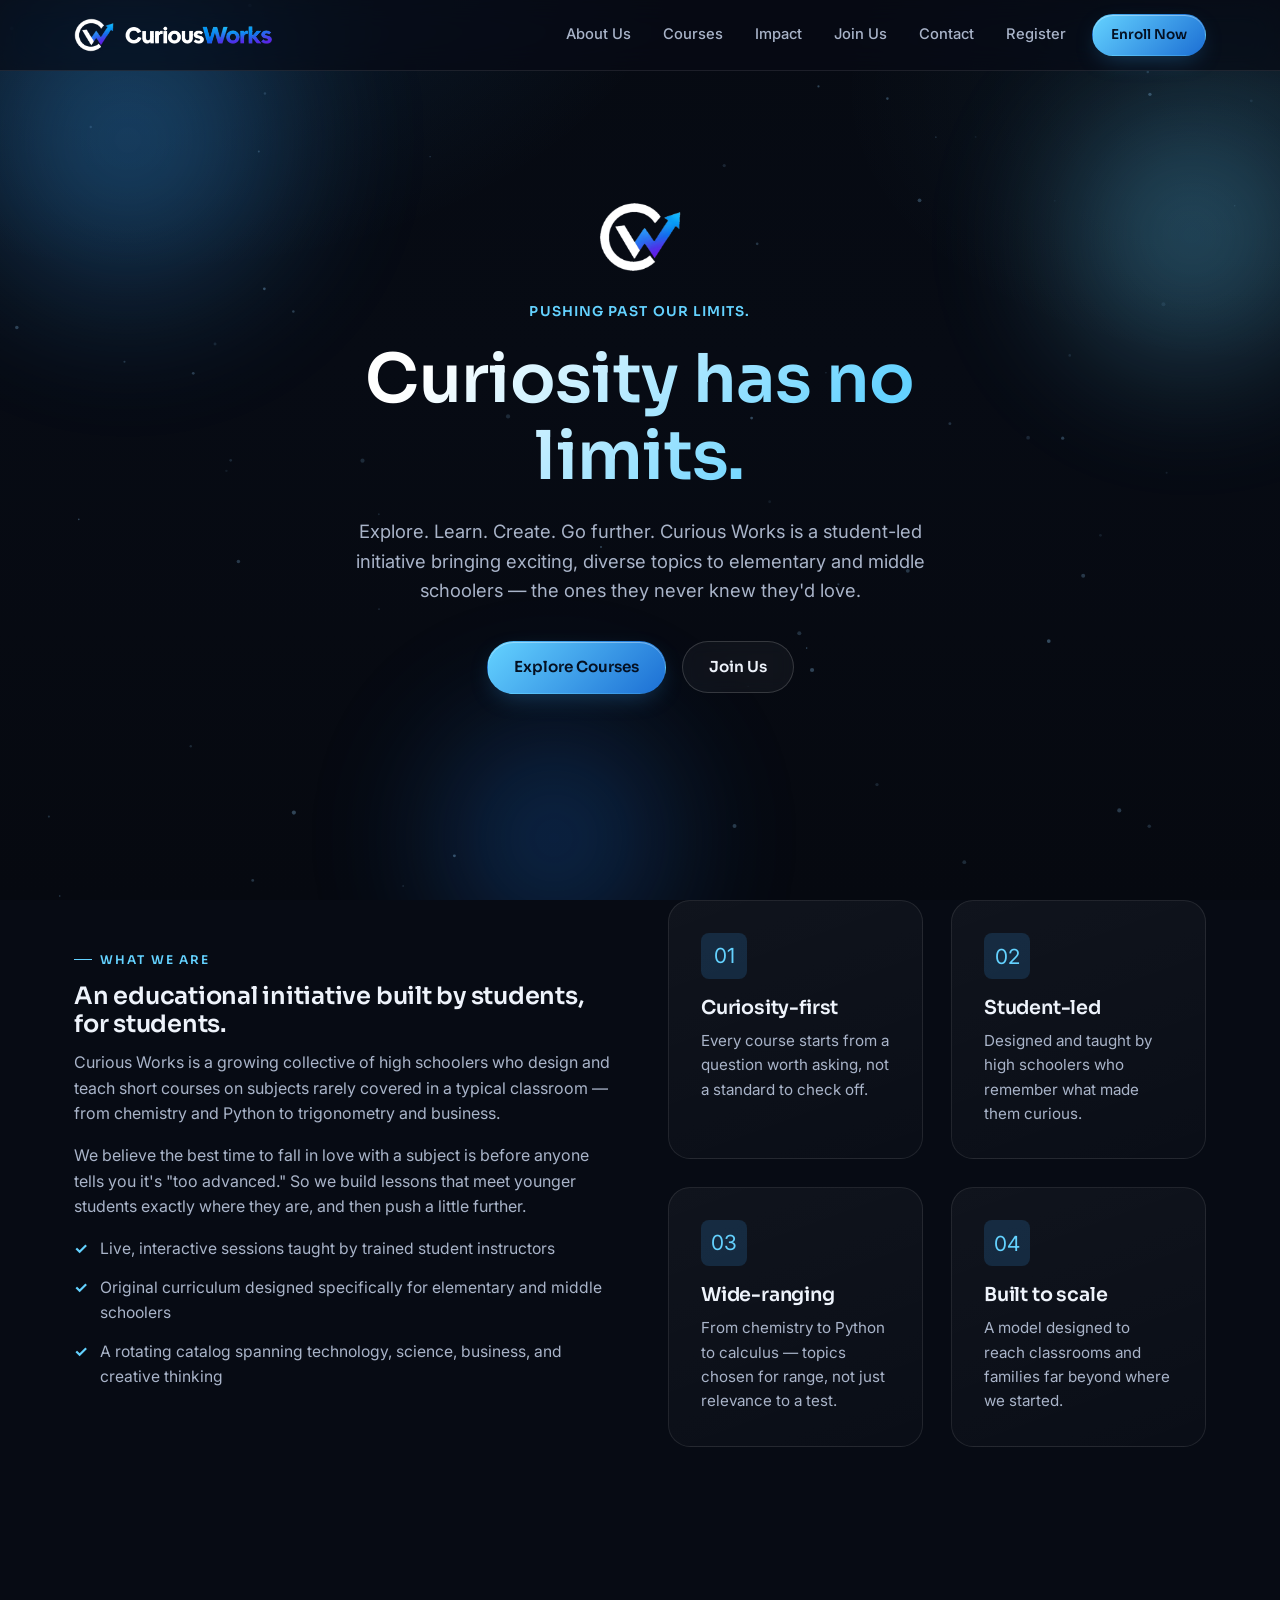
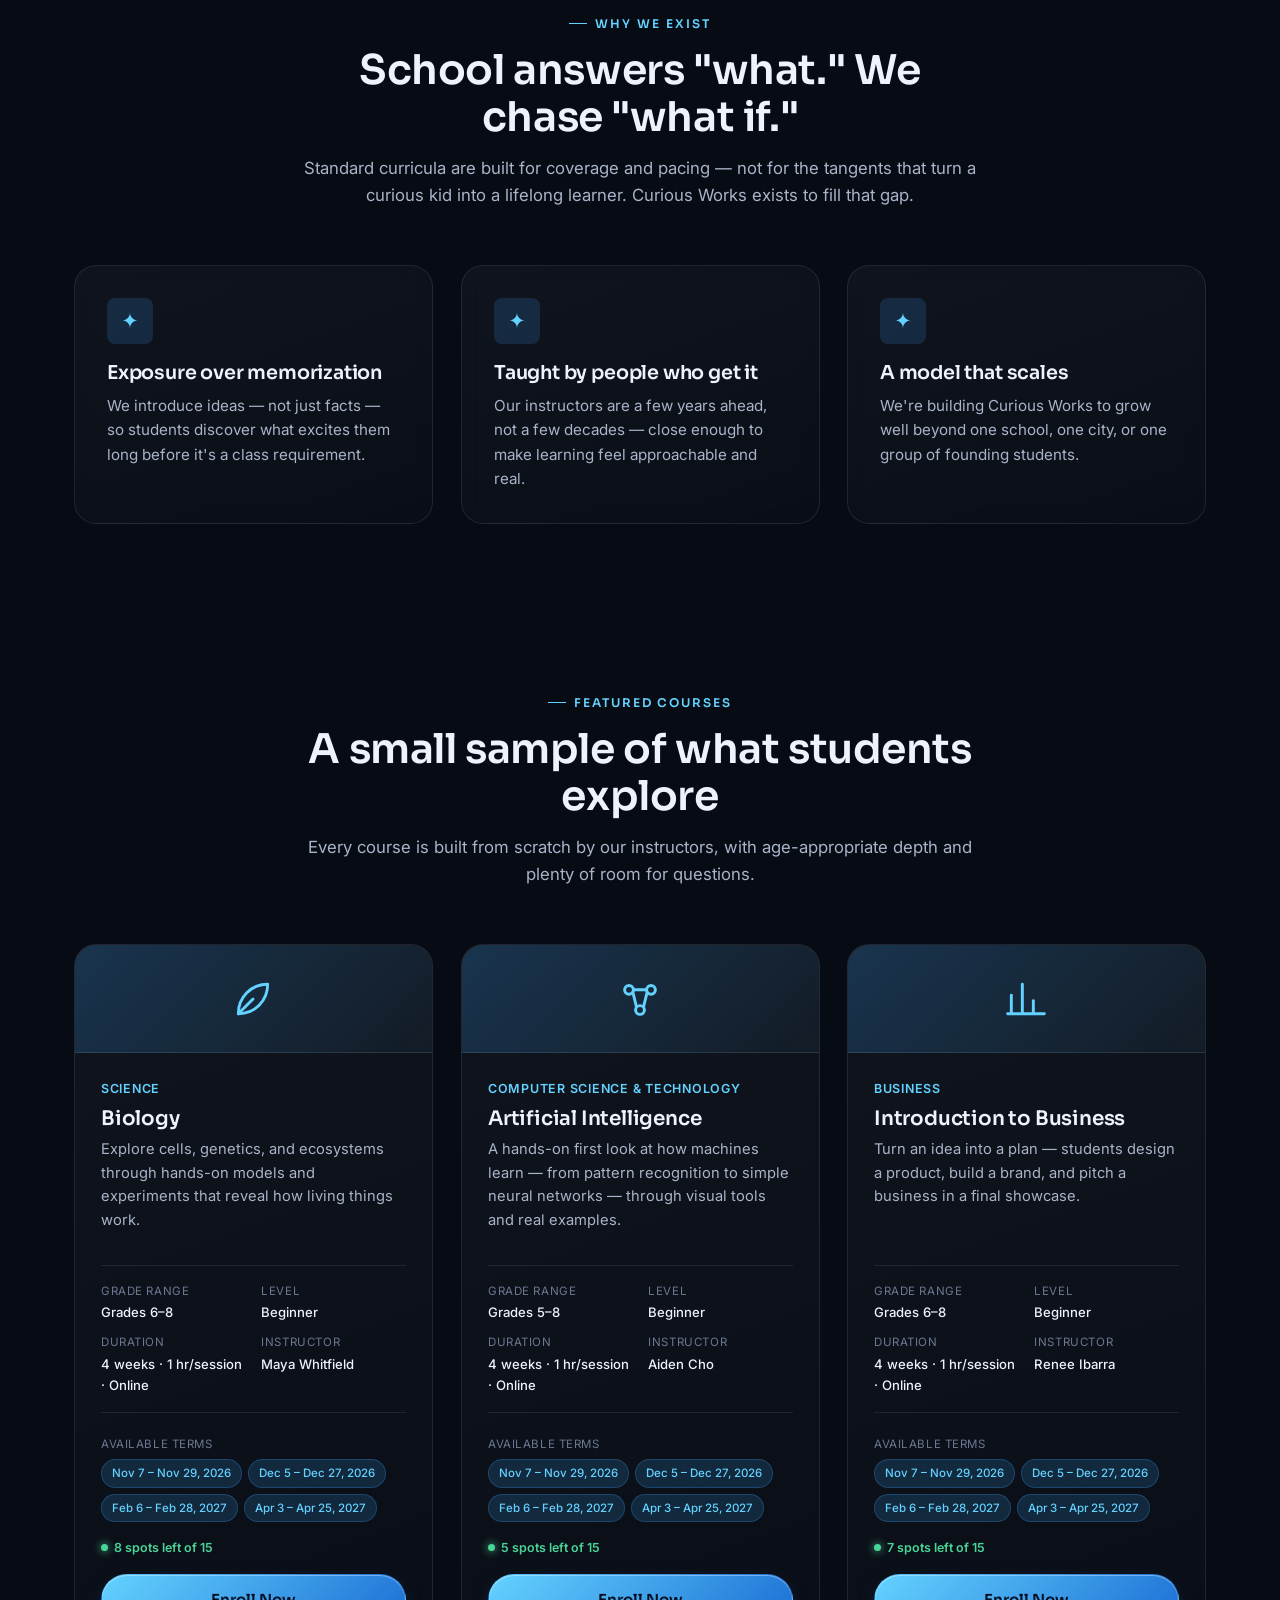
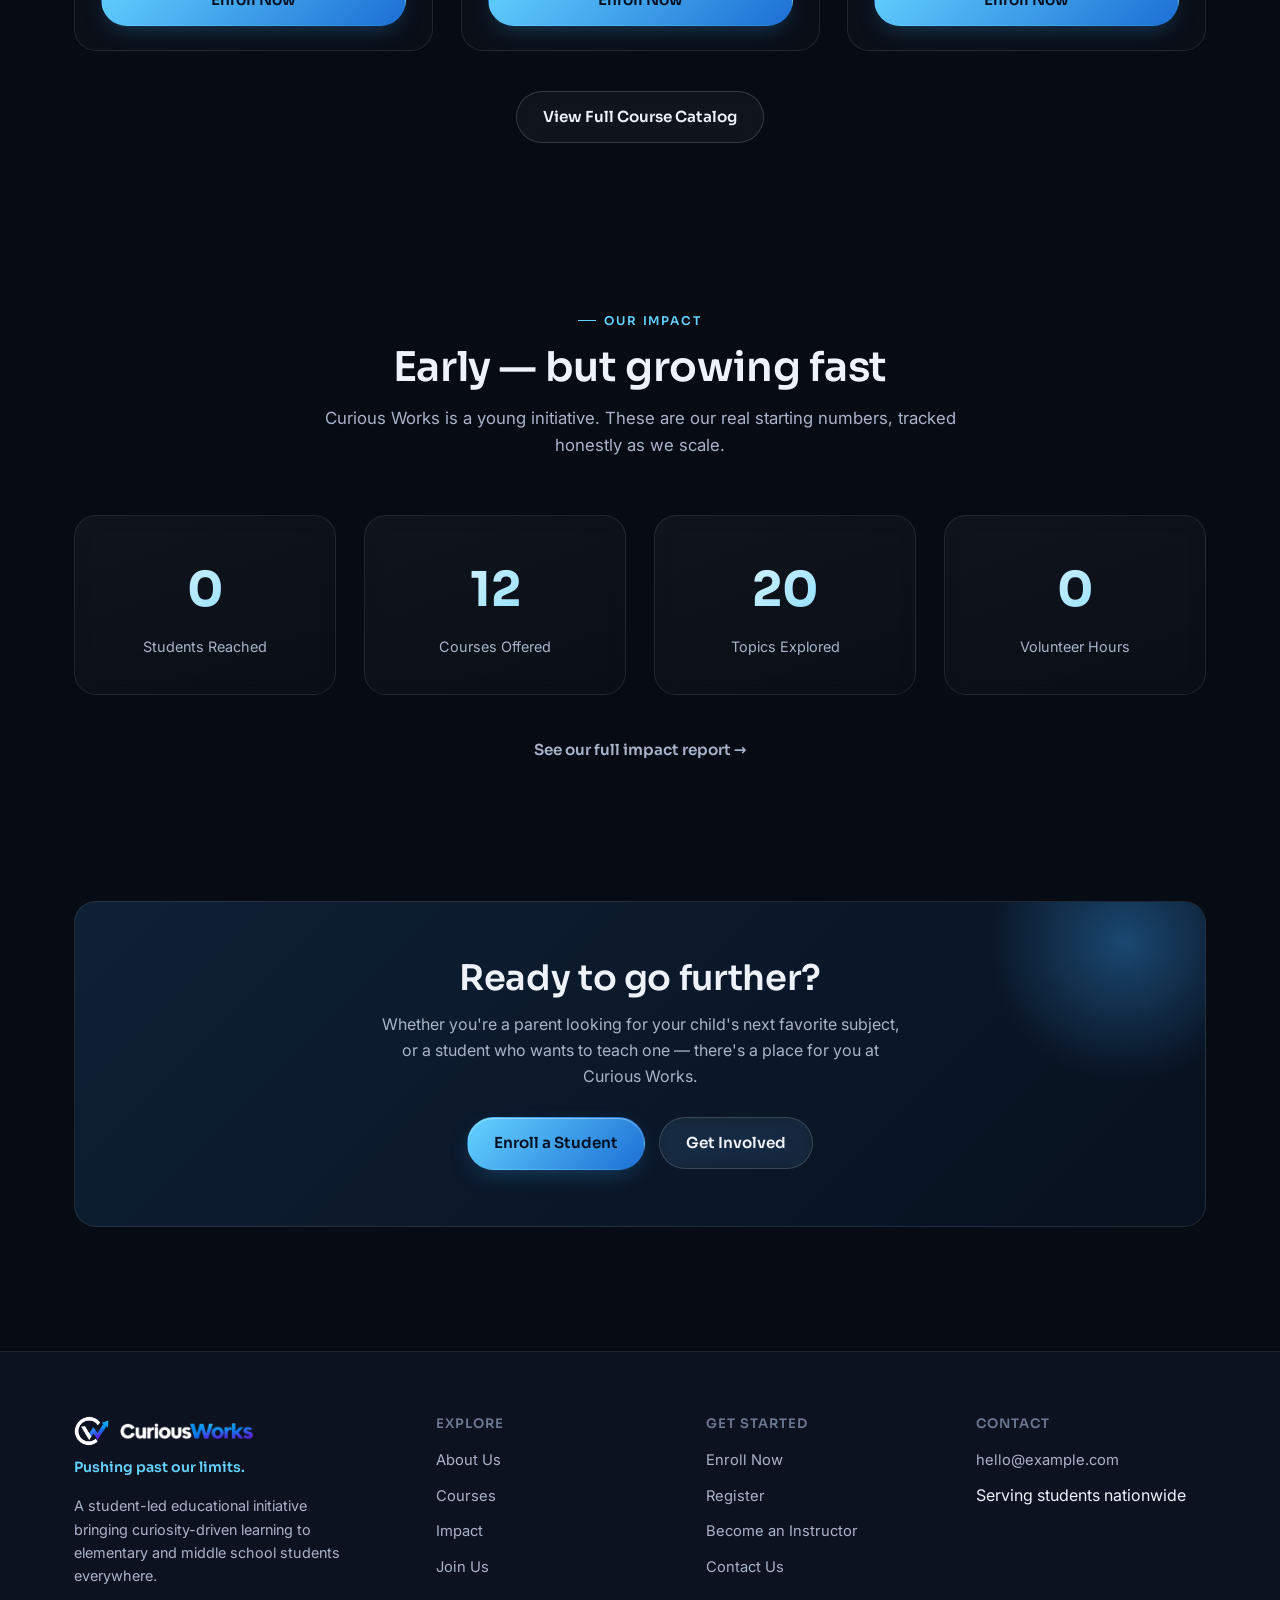
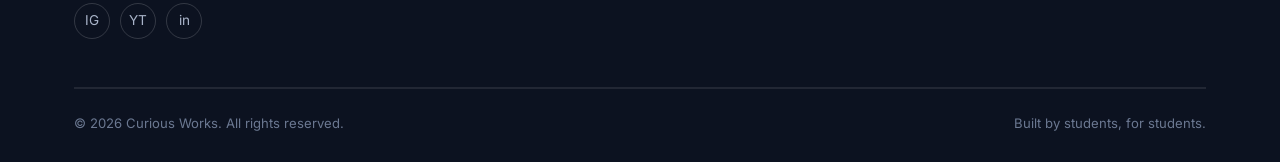
==== commit f8edccde: "Add a site-wide newsletter signup popup Appears 5s after page load asking for an email to get notifi" ====
--- a/index.html
+++ b/index.html
@@ -170,6 +170,7 @@
 <script src="js/courses-data.js"></script>
 <script src="js/components.js"></script>
 <script src="js/particles.js"></script>
+<script src="js/forms.js"></script>
 <script>
   document.addEventListener('DOMContentLoaded', function () {
     const wrap = document.getElementById('featured-courses');
--- a/css/style.css
+++ b/css/style.css
@@ -541,6 +541,19 @@
 .meta-label { color: var(--text-faint); display: block; font-size: 0.72rem; text-transform: uppercase; letter-spacing: 0.05em; margin-bottom: 2px; }
 .meta-value { color: var(--text); font-weight: 500; }
 
+.term-availability { margin-bottom: 16px; }
+.term-pill-row { display: flex; flex-wrap: wrap; gap: 6px; margin-top: 6px; }
+.term-pill {
+  font-size: 0.72rem;
+  font-weight: 500;
+  color: var(--accent-2);
+  background: var(--accent-glow-soft);
+  border: 1px solid rgba(58, 168, 255, 0.25);
+  border-radius: var(--radius-pill);
+  padding: 4px 10px;
+  white-space: nowrap;
+}
+
 .spots-badge {
   display: inline-flex;
   align-items: center;
@@ -690,6 +703,16 @@
   font-size: 0.78rem;
   margin-top: 6px;
 }
+
+.form-submit-error {
+  color: #ffb4b4;
+  background: rgba(255, 107, 107, 0.1);
+  border: 1px solid rgba(255, 107, 107, 0.35);
+  border-radius: var(--radius-sm);
+  padding: 12px 14px;
+  font-size: 0.85rem;
+  margin-bottom: 18px;
+}
 .field.has-error input,
 .field.has-error select,
 .field.has-error textarea { border-color: var(--danger); }
@@ -919,3 +942,84 @@
 ::-webkit-scrollbar-track { background: var(--bg); }
 ::-webkit-scrollbar-thumb { background: var(--border-strong); border-radius: 6px; }
 ::-webkit-scrollbar-thumb:hover { background: var(--accent-deep); }
+
+.sr-only {
+  position: absolute;
+  width: 1px; height: 1px;
+  padding: 0; margin: -1px;
+  overflow: hidden;
+  clip: rect(0, 0, 0, 0);
+  white-space: nowrap;
+  border: 0;
+}
+
+/* ---------- Newsletter popup ---------- */
+.newsletter-overlay {
+  position: fixed;
+  inset: 0;
+  z-index: 300;
+  background: rgba(4, 7, 14, 0.72);
+  backdrop-filter: blur(6px);
+  display: flex;
+  align-items: center;
+  justify-content: center;
+  padding: 20px;
+  animation: newsletterFadeIn 320ms ease;
+}
+
+@keyframes newsletterFadeIn {
+  from { opacity: 0; }
+  to { opacity: 1; }
+}
+
+.newsletter-modal {
+  position: relative;
+  width: 100%;
+  max-width: 420px;
+  background: linear-gradient(160deg, var(--bg-elevated-2), var(--bg-elevated));
+  border: 1px solid var(--border-strong);
+  border-radius: var(--radius-lg);
+  padding: 40px 32px 32px;
+  text-align: center;
+  box-shadow: 0 30px 80px -20px rgba(0, 0, 0, 0.7), 0 0 0 1px var(--border);
+  animation: newsletterPopIn 380ms cubic-bezier(0.16, 1, 0.3, 1);
+}
+
+@keyframes newsletterPopIn {
+  from { opacity: 0; transform: scale(0.92) translateY(12px); }
+  to { opacity: 1; transform: none; }
+}
+
+.newsletter-modal .card-icon {
+  margin: 0 auto 18px;
+}
+
+.newsletter-modal h3 { font-size: 1.3rem; margin-bottom: 10px; }
+.newsletter-modal p { font-size: 0.92rem; margin-bottom: 22px; }
+.newsletter-modal .field { margin-bottom: 14px; }
+
+.newsletter-close {
+  position: absolute;
+  top: 14px;
+  right: 14px;
+  width: 32px;
+  height: 32px;
+  border-radius: 50%;
+  border: 1px solid var(--border-strong);
+  background: var(--surface);
+  color: var(--text-dim);
+  font-size: 1.2rem;
+  line-height: 1;
+  cursor: pointer;
+  display: flex;
+  align-items: center;
+  justify-content: center;
+  transition: all var(--transition);
+}
+.newsletter-close:hover { color: var(--text); border-color: var(--accent); background: var(--accent-glow-soft); }
+
+.newsletter-dismiss { margin-top: 14px; }
+
+@media (max-width: 480px) {
+  .newsletter-modal { padding: 36px 22px 26px; }
+}
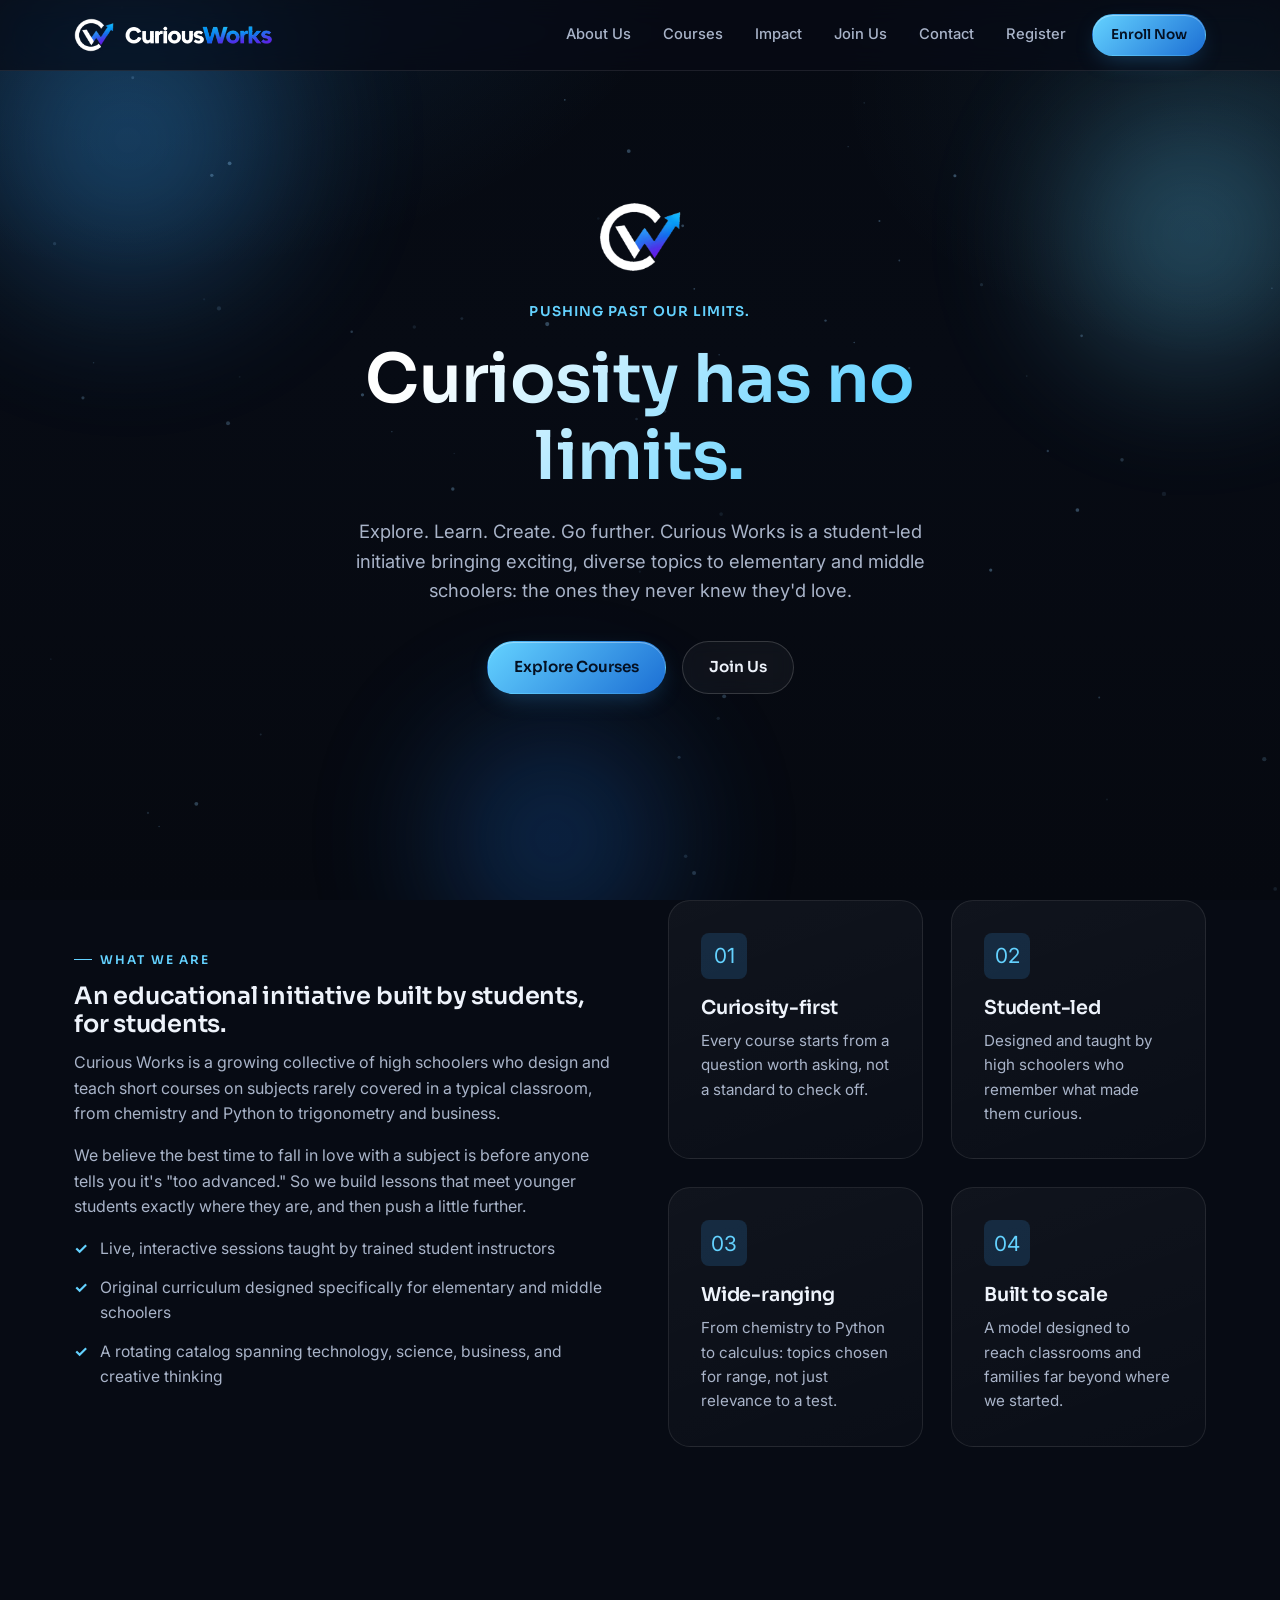
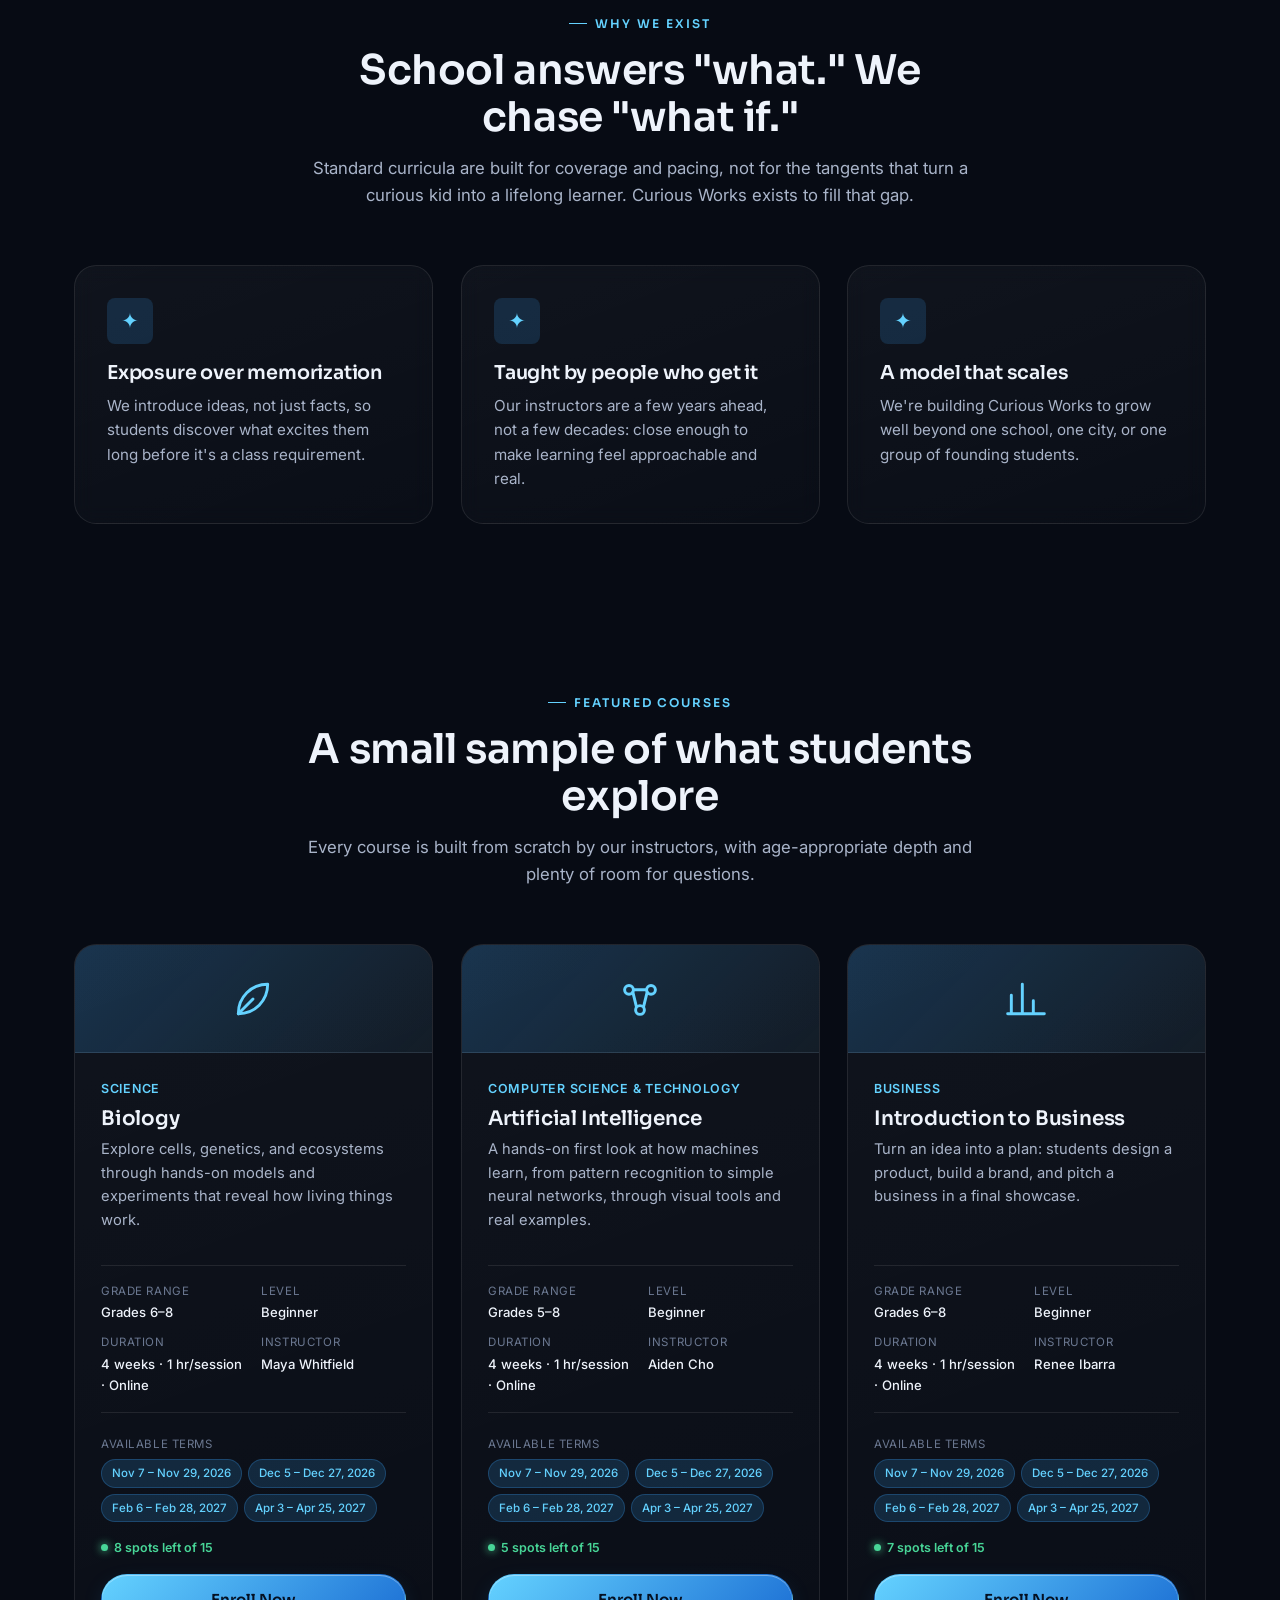
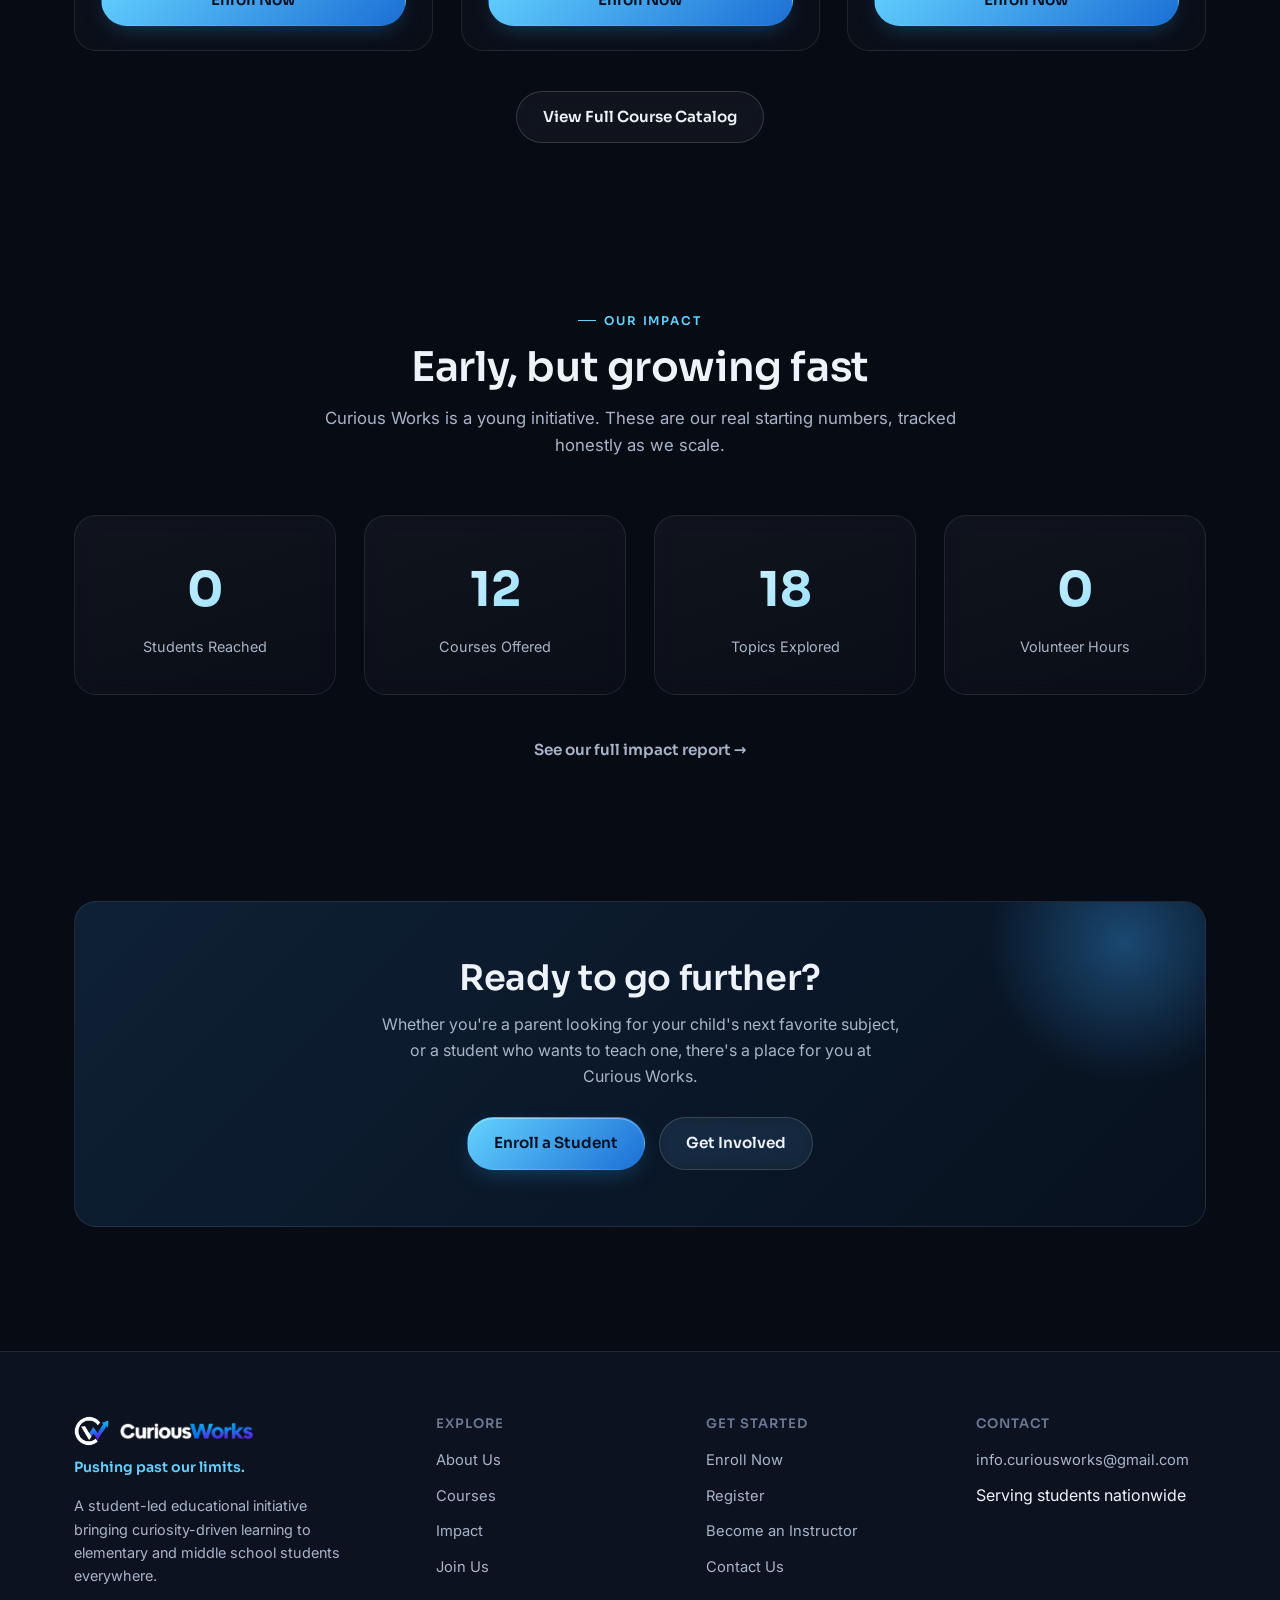
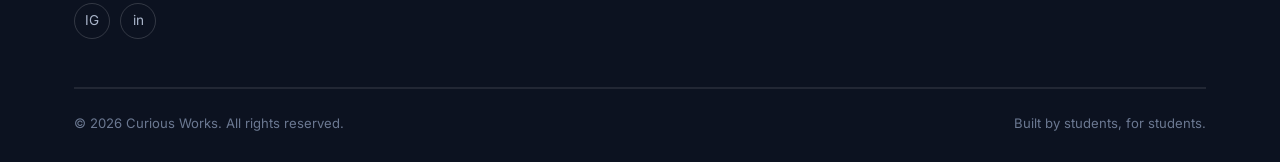
==== commit 0da116f3: "Replace em dashes with clearer punctuation site-wide Rewrite page copy, titles, and course descripti" ====
--- a/index.html
+++ b/index.html
@@ -3,7 +3,7 @@
 <head>
 <meta charset="UTF-8">
 <meta name="viewport" content="width=device-width, initial-scale=1.0">
-<title>Curious Works — Curiosity Has No Limits</title>
+<title>Curious Works | Curiosity Has No Limits</title>
 <meta name="description" content="Curious Works is a student-led educational initiative teaching elementary and middle school students about a wide variety of interesting and diverse topics.">
 <link rel="icon" type="image/png" href="assets/logo-mark.png">
 <link rel="preconnect" href="https://fonts.googleapis.com">
@@ -23,7 +23,7 @@
       <img src="assets/logo-mark.png" alt="Curious Works" class="hero-logo">
       <div class="hero-tagline">Pushing past our limits.</div>
       <h1>Curiosity has no limits.</h1>
-      <p class="hero-sub">Explore. Learn. Create. Go further. Curious Works is a student-led initiative bringing exciting, diverse topics to elementary and middle schoolers — the ones they never knew they'd love.</p>
+      <p class="hero-sub">Explore. Learn. Create. Go further. Curious Works is a student-led initiative bringing exciting, diverse topics to elementary and middle schoolers: the ones they never knew they'd love.</p>
       <div class="hero-actions">
         <a href="courses.html" class="btn btn-primary">Explore Courses</a>
         <a href="join.html" class="btn btn-secondary">Join Us</a>
@@ -38,7 +38,7 @@
         <div class="reveal from-left">
           <div class="eyebrow">What We Are</div>
           <h2>An educational initiative built by students, for students.</h2>
-          <p>Curious Works is a growing collective of high schoolers who design and teach short courses on subjects rarely covered in a typical classroom — from chemistry and Python to trigonometry and business.</p>
+          <p>Curious Works is a growing collective of high schoolers who design and teach short courses on subjects rarely covered in a typical classroom, from chemistry and Python to trigonometry and business.</p>
           <p>We believe the best time to fall in love with a subject is before anyone tells you it's "too advanced." So we build lessons that meet younger students exactly where they are, and then push a little further.</p>
           <ul class="list-check">
             <li>Live, interactive sessions taught by trained student instructors</li>
@@ -61,7 +61,7 @@
             <div class="card">
               <div class="card-icon">03</div>
               <h3>Wide-ranging</h3>
-              <p>From chemistry to Python to calculus — topics chosen for range, not just relevance to a test.</p>
+              <p>From chemistry to Python to calculus: topics chosen for range, not just relevance to a test.</p>
             </div>
             <div class="card">
               <div class="card-icon">04</div>
@@ -80,18 +80,18 @@
       <div class="section-header reveal from-top">
         <div class="eyebrow">Why We Exist</div>
         <h2>School answers "what." We chase "what if."</h2>
-        <p>Standard curricula are built for coverage and pacing — not for the tangents that turn a curious kid into a lifelong learner. Curious Works exists to fill that gap.</p>
+        <p>Standard curricula are built for coverage and pacing, not for the tangents that turn a curious kid into a lifelong learner. Curious Works exists to fill that gap.</p>
       </div>
       <div class="grid grid-3">
         <div class="card reveal">
           <div class="card-icon">✦</div>
           <h3>Exposure over memorization</h3>
-          <p>We introduce ideas — not just facts — so students discover what excites them long before it's a class requirement.</p>
+          <p>We introduce ideas, not just facts, so students discover what excites them long before it's a class requirement.</p>
         </div>
         <div class="card reveal">
           <div class="card-icon">✦</div>
           <h3>Taught by people who get it</h3>
-          <p>Our instructors are a few years ahead, not a few decades — close enough to make learning feel approachable and real.</p>
+          <p>Our instructors are a few years ahead, not a few decades: close enough to make learning feel approachable and real.</p>
         </div>
         <div class="card reveal">
           <div class="card-icon">✦</div>
@@ -122,7 +122,7 @@
     <div class="container">
       <div class="section-header reveal from-top">
         <div class="eyebrow">Our Impact</div>
-        <h2>Early — but growing fast</h2>
+        <h2>Early, but growing fast</h2>
         <p>Curious Works is a young initiative. These are our real starting numbers, tracked honestly as we scale.</p>
       </div>
       <div class="grid grid-4">
@@ -154,7 +154,7 @@
     <div class="container">
       <div class="cta-banner reveal pop">
         <h2>Ready to go further?</h2>
-        <p>Whether you're a parent looking for your child's next favorite subject, or a student who wants to teach one — there's a place for you at Curious Works.</p>
+        <p>Whether you're a parent looking for your child's next favorite subject, or a student who wants to teach one, there's a place for you at Curious Works.</p>
         <div class="cta-actions">
           <a href="enroll.html" class="btn btn-primary">Enroll a Student</a>
           <a href="join.html" class="btn btn-secondary">Get Involved</a>
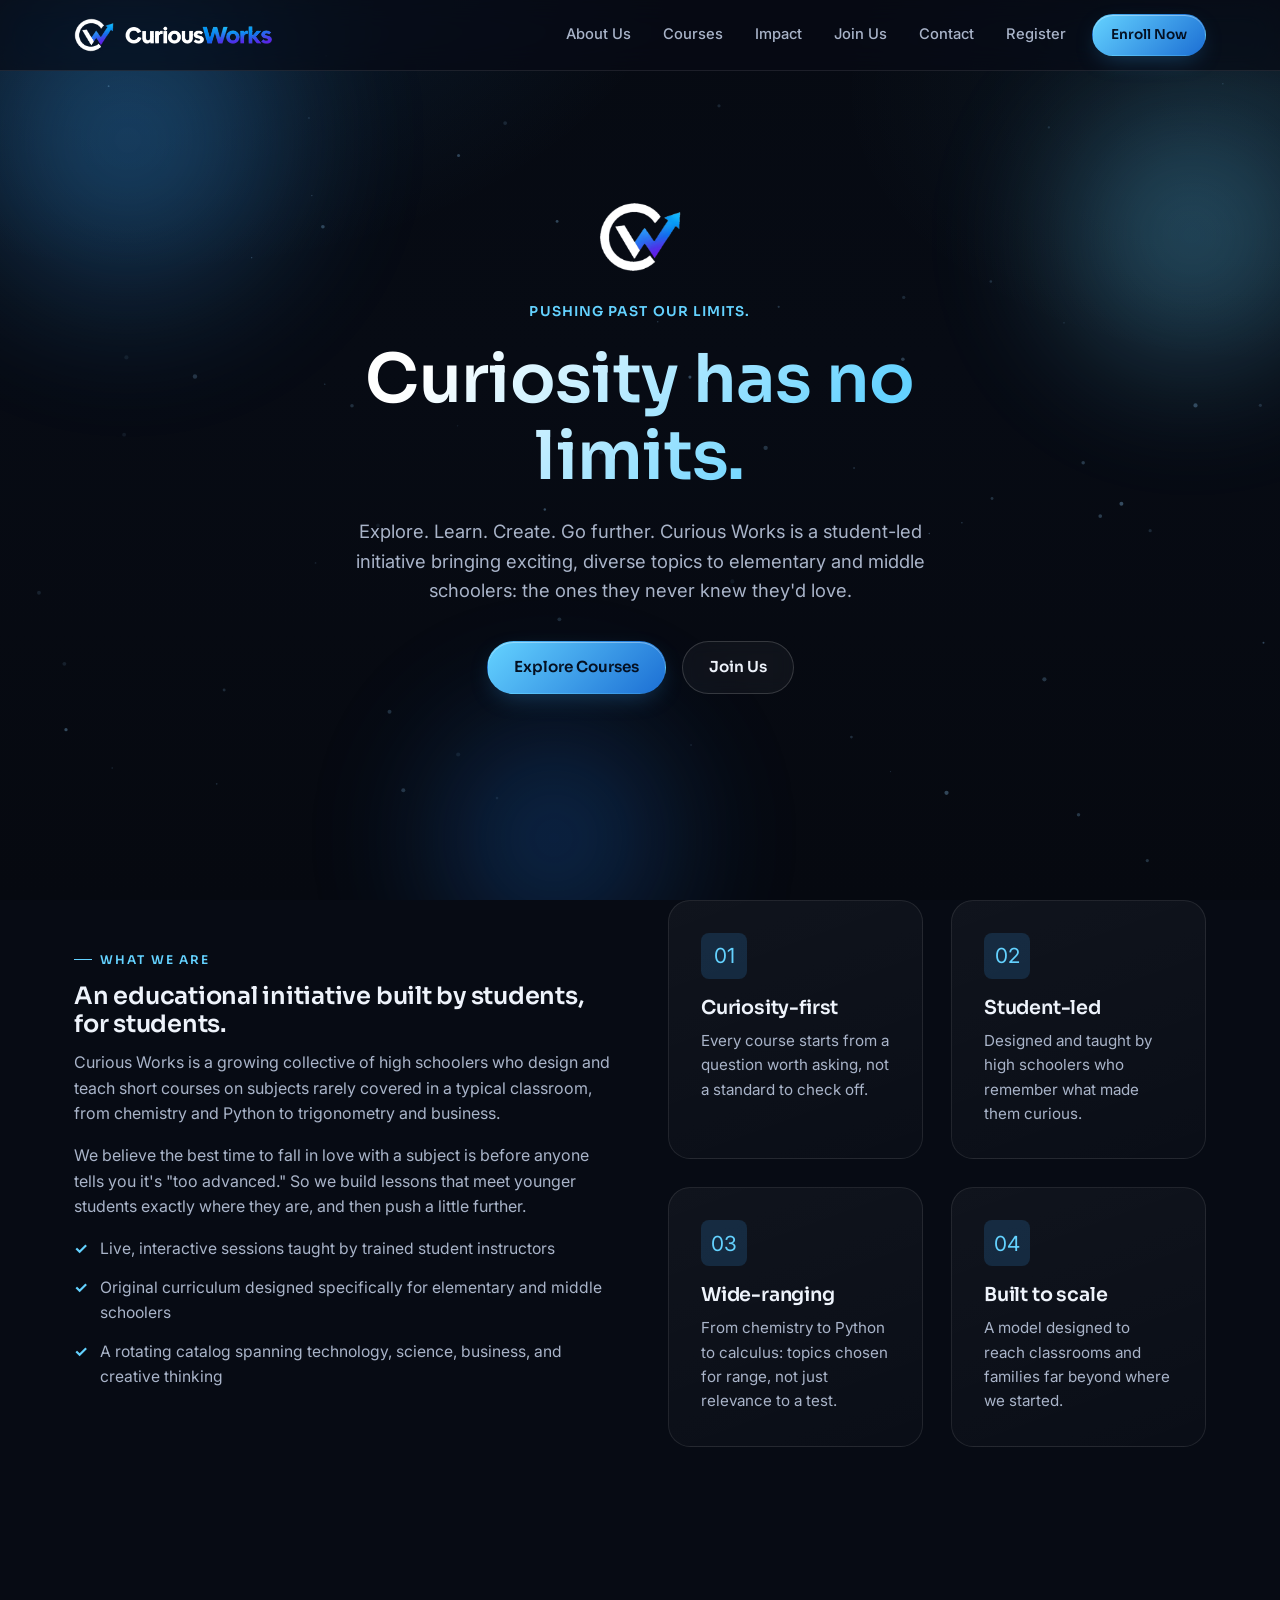
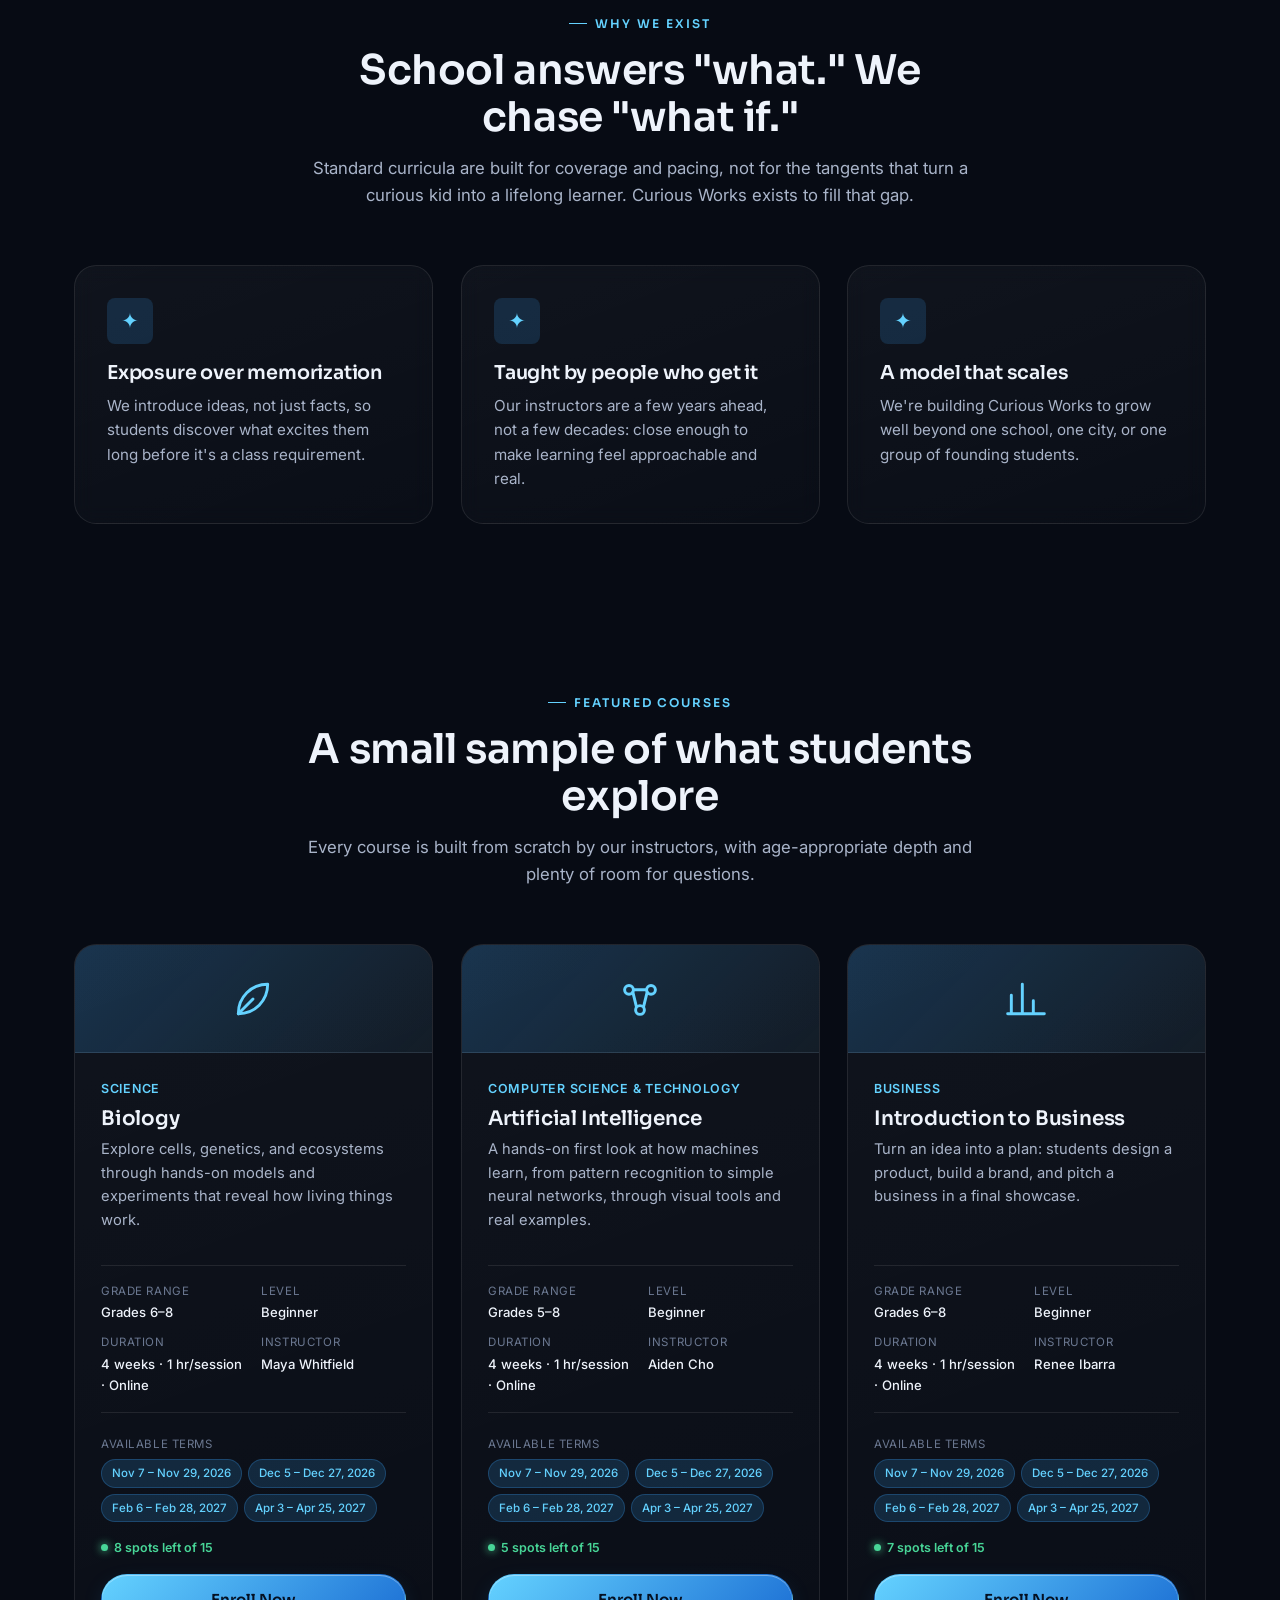
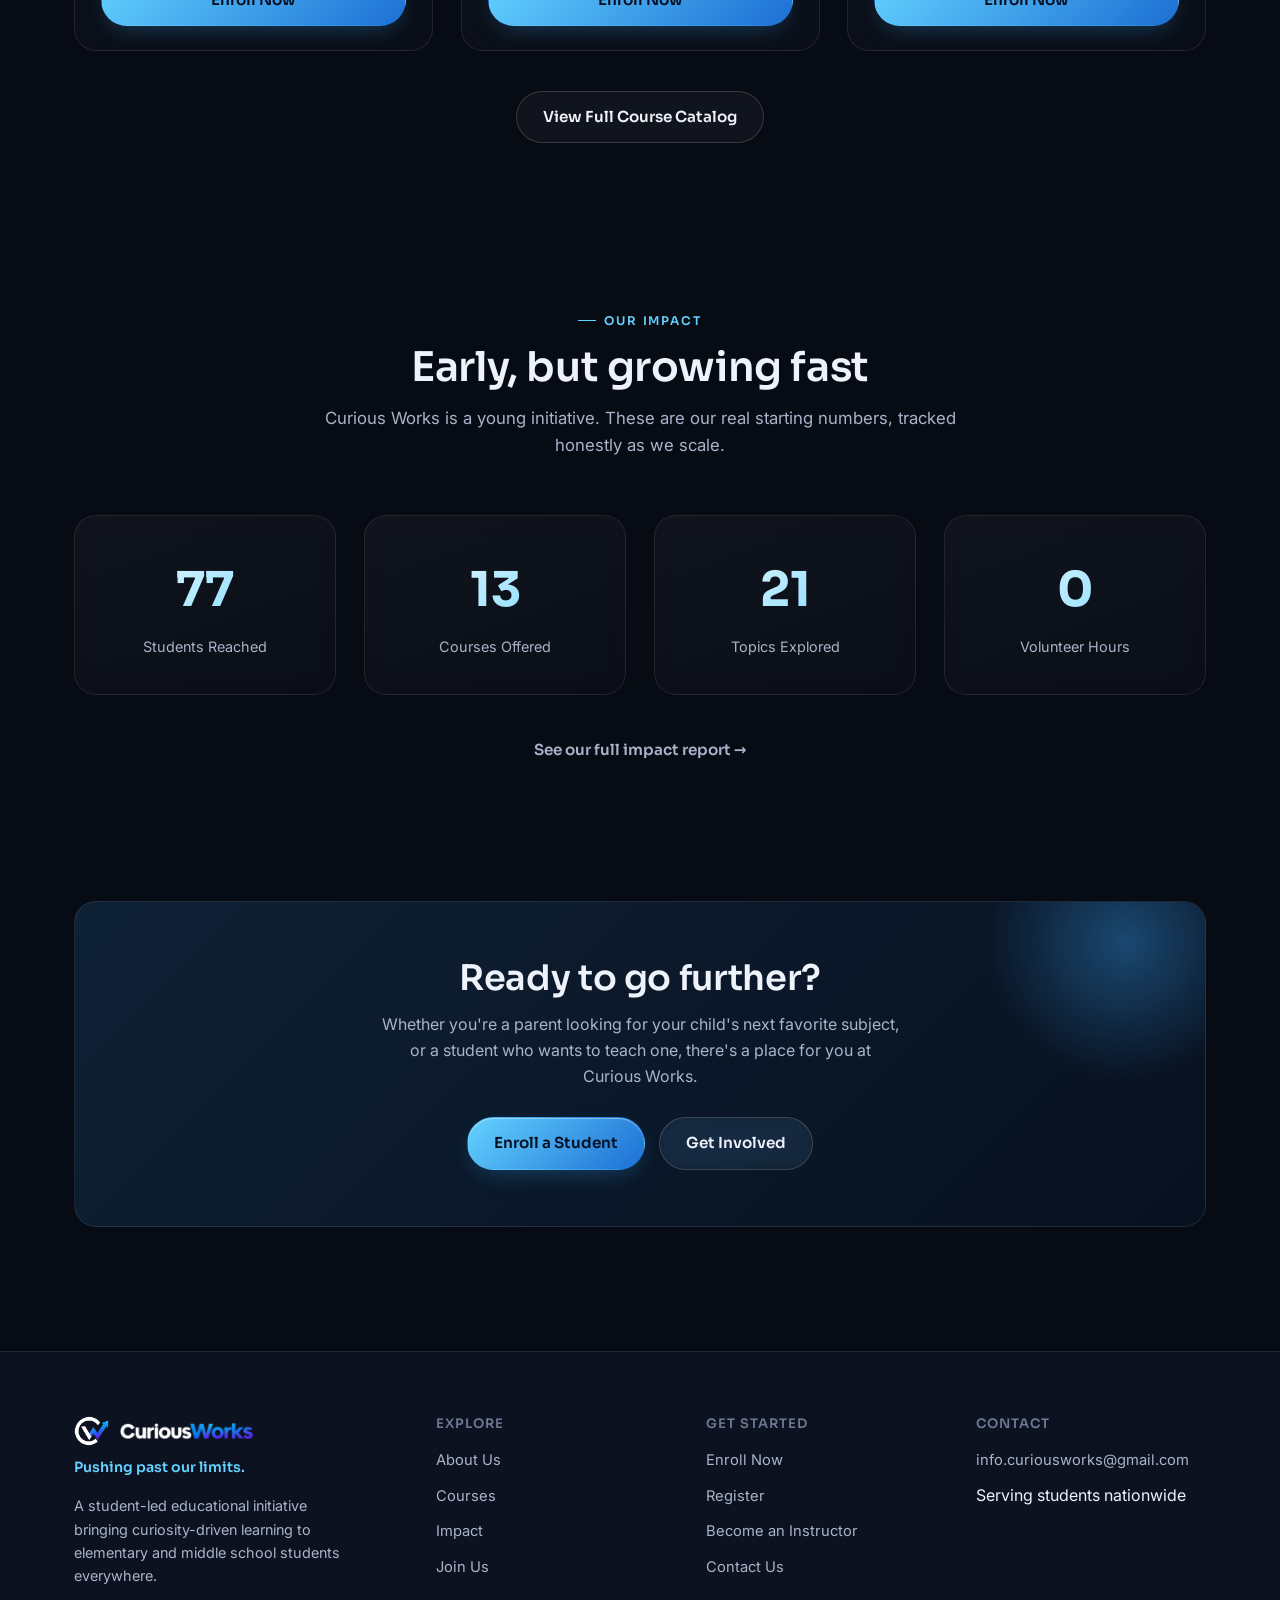
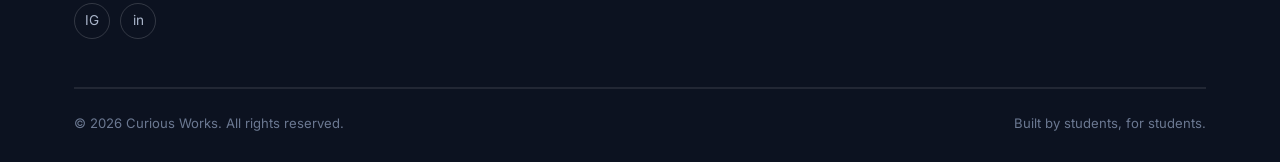
==== commit 96fdb918: "Update Students Reached stat to 80 Co-Authored-By: Claude Sonnet 5 <noreply@anthropic.com> Claude-Se" ====
--- a/index.html
+++ b/index.html
@@ -127,7 +127,7 @@
       </div>
       <div class="grid grid-4">
         <div class="card stat-card reveal">
-          <div class="stat-number" data-count="0">0</div>
+          <div class="stat-number" data-count="80">0</div>
           <div class="stat-label">Students Reached</div>
         </div>
         <div class="card stat-card reveal">
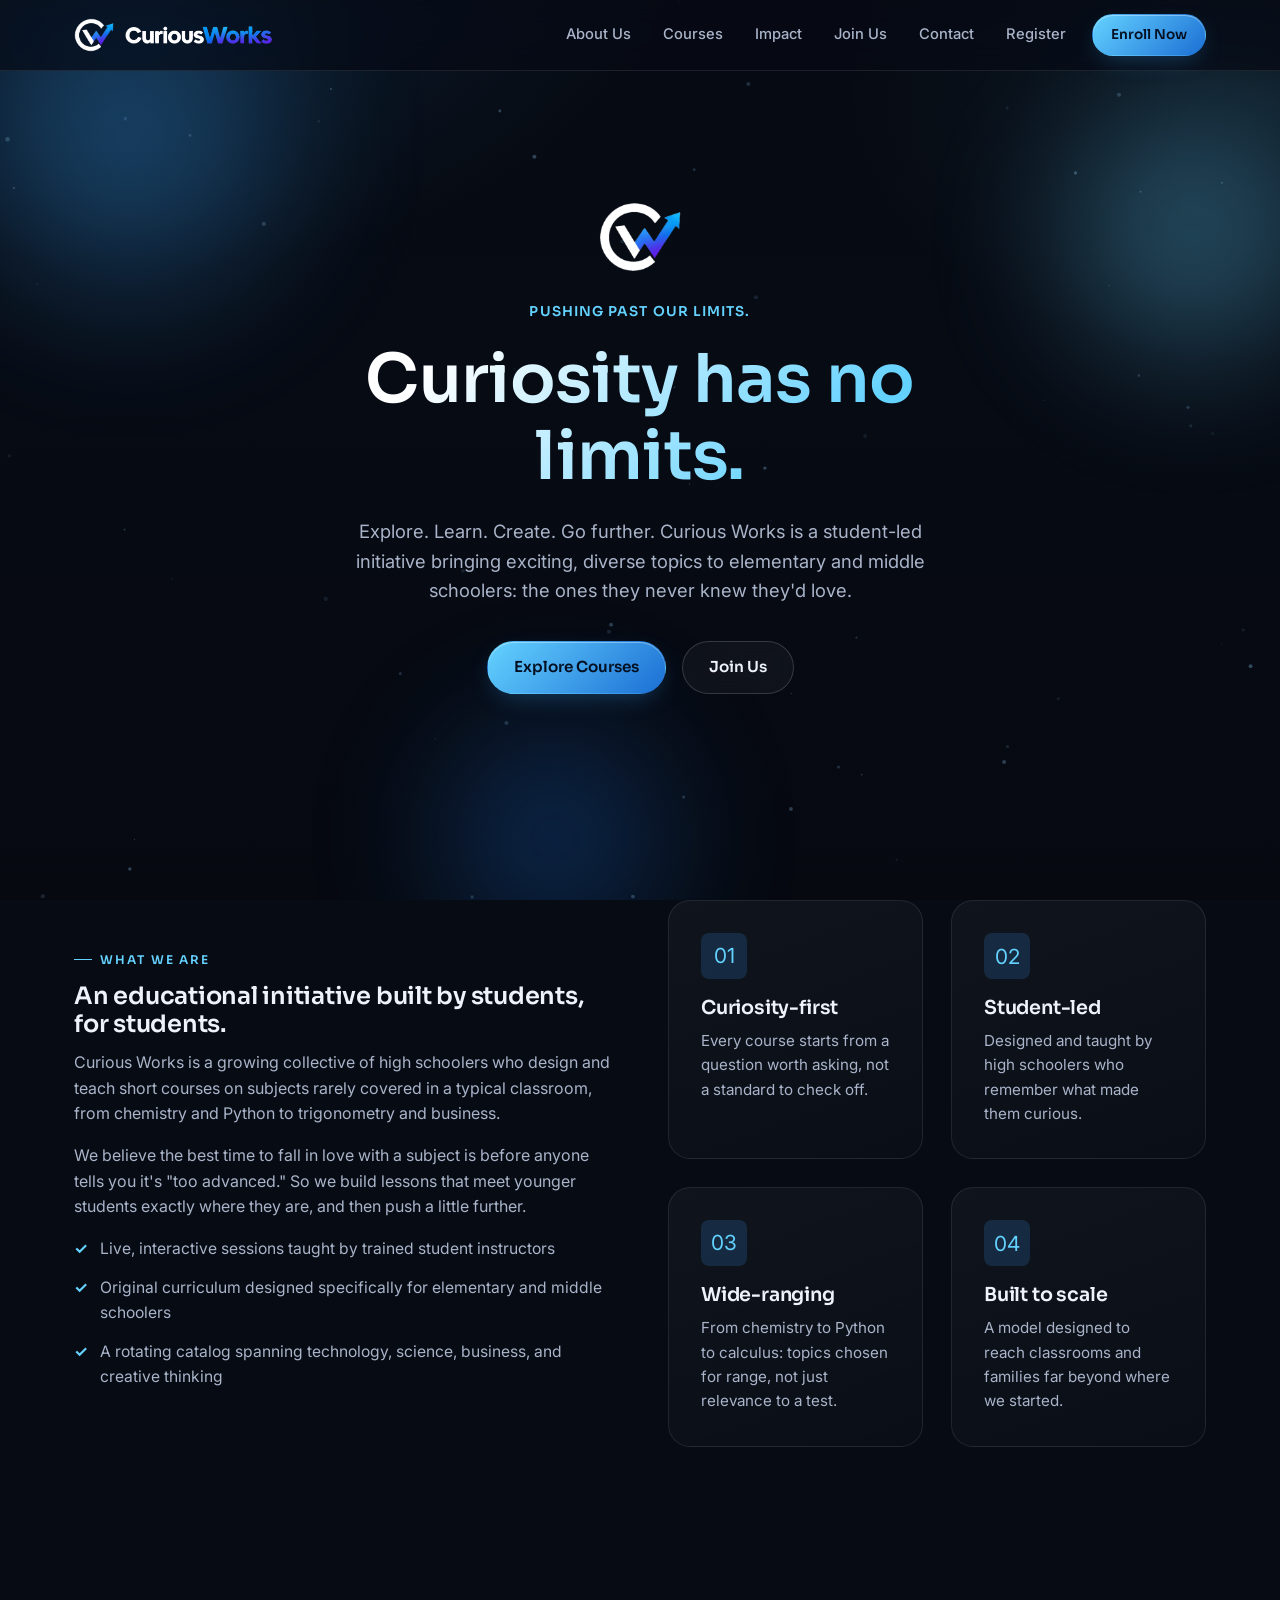
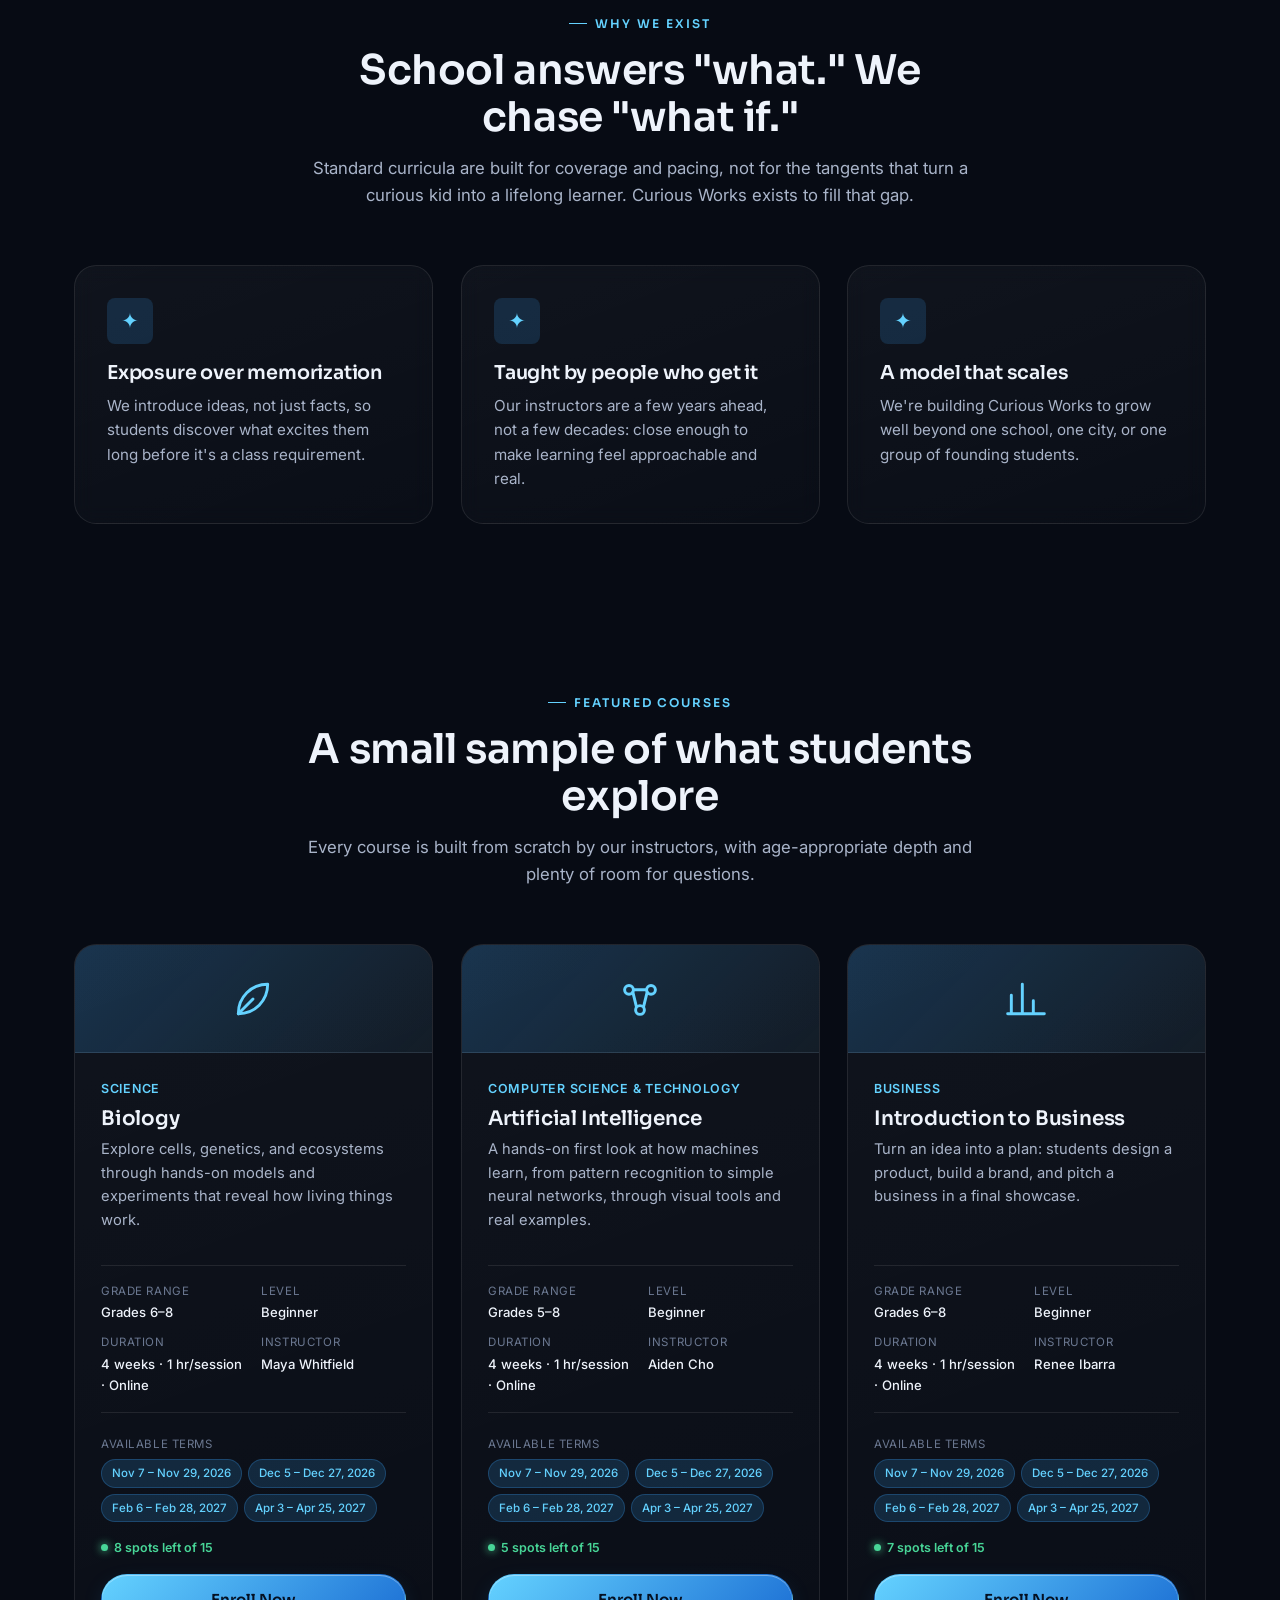
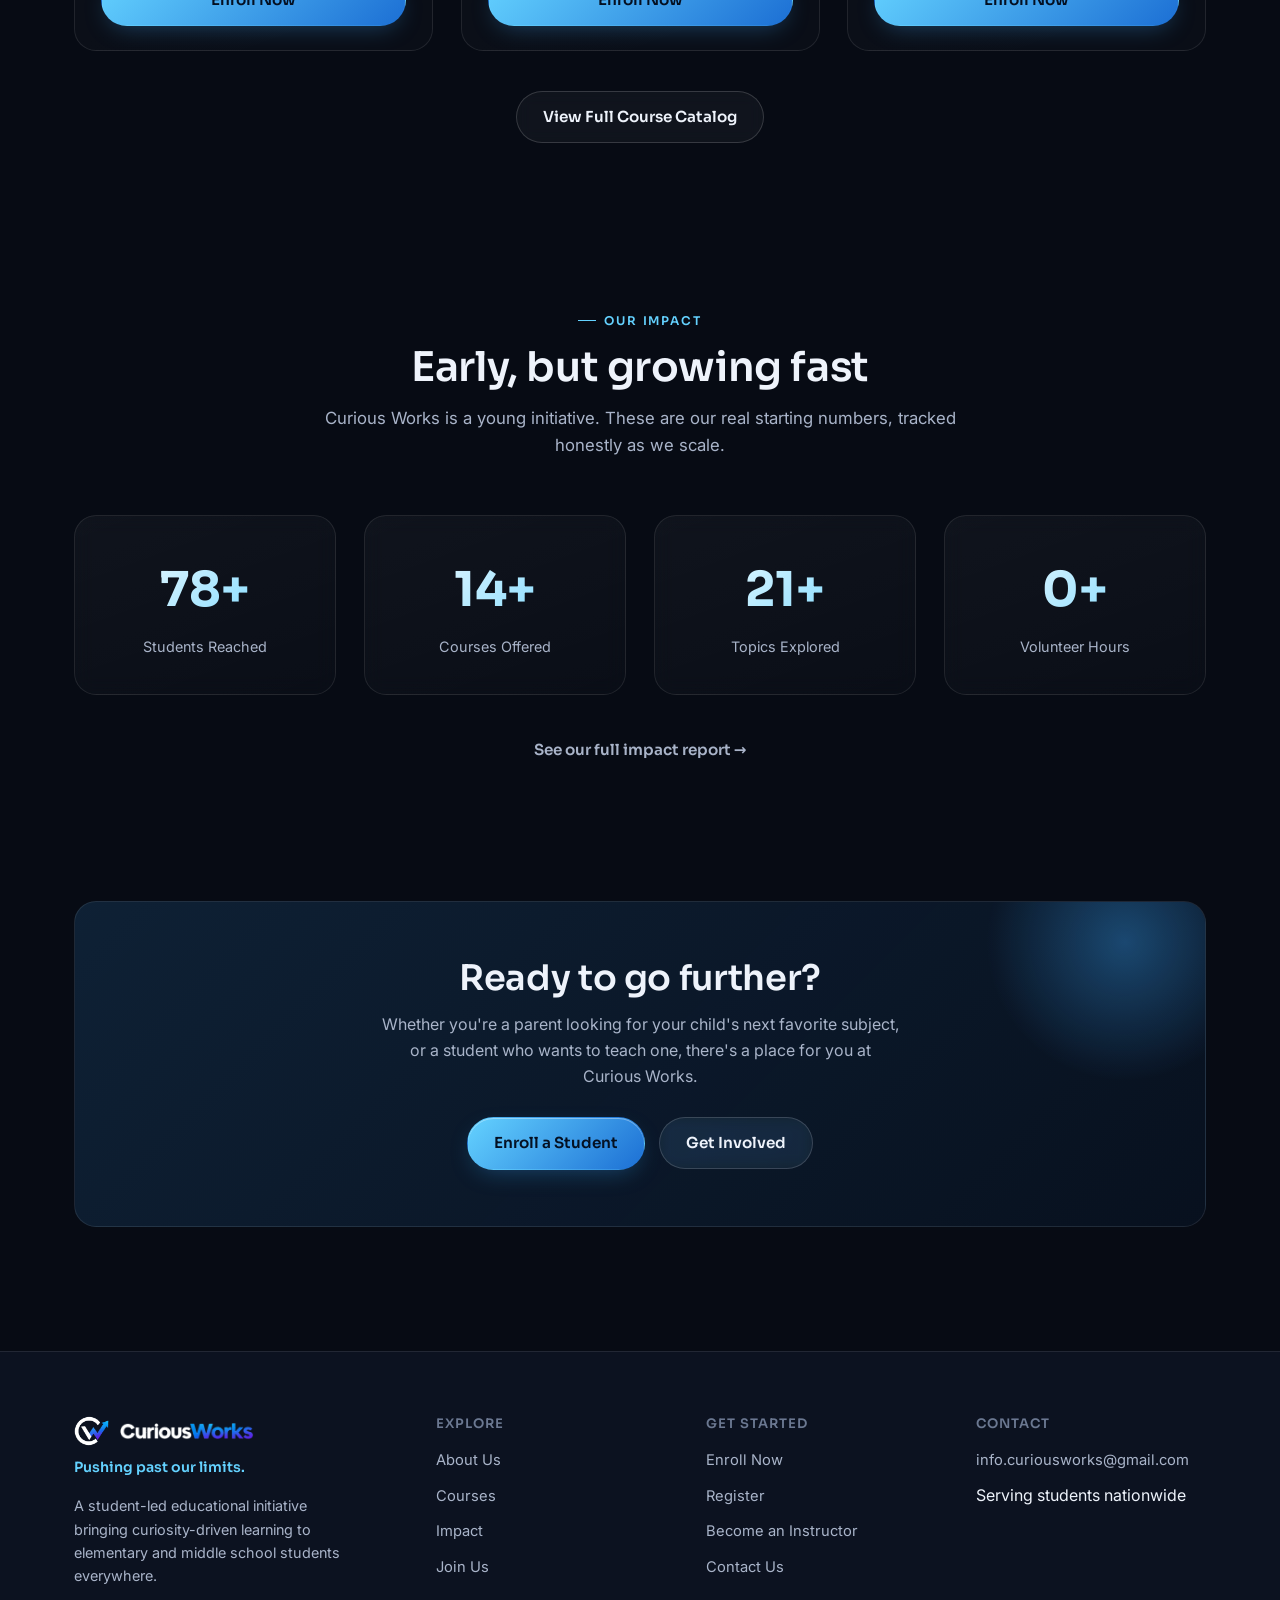
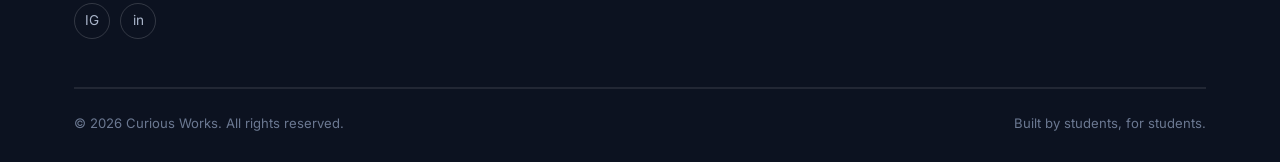
==== commit 3e6eccc5: "Add + suffix to impact stat counters Co-Authored-By: Claude Sonnet 5 <noreply@anthropic.com> Claude-" ====
--- a/index.html
+++ b/index.html
@@ -127,19 +127,19 @@
       </div>
       <div class="grid grid-4">
         <div class="card stat-card reveal">
-          <div class="stat-number" data-count="80">0</div>
+          <div class="stat-number" data-count="80" data-suffix="+">0</div>
           <div class="stat-label">Students Reached</div>
         </div>
         <div class="card stat-card reveal">
-          <div class="stat-number" data-count="14">0</div>
+          <div class="stat-number" data-count="14" data-suffix="+">0</div>
           <div class="stat-label">Courses Offered</div>
         </div>
         <div class="card stat-card reveal">
-          <div class="stat-number" data-count="22">0</div>
+          <div class="stat-number" data-count="22" data-suffix="+">0</div>
           <div class="stat-label">Topics Explored</div>
         </div>
         <div class="card stat-card reveal">
-          <div class="stat-number" data-count="0">0</div>
+          <div class="stat-number" data-count="0" data-suffix="+">0</div>
           <div class="stat-label">Volunteer Hours</div>
         </div>
       </div>
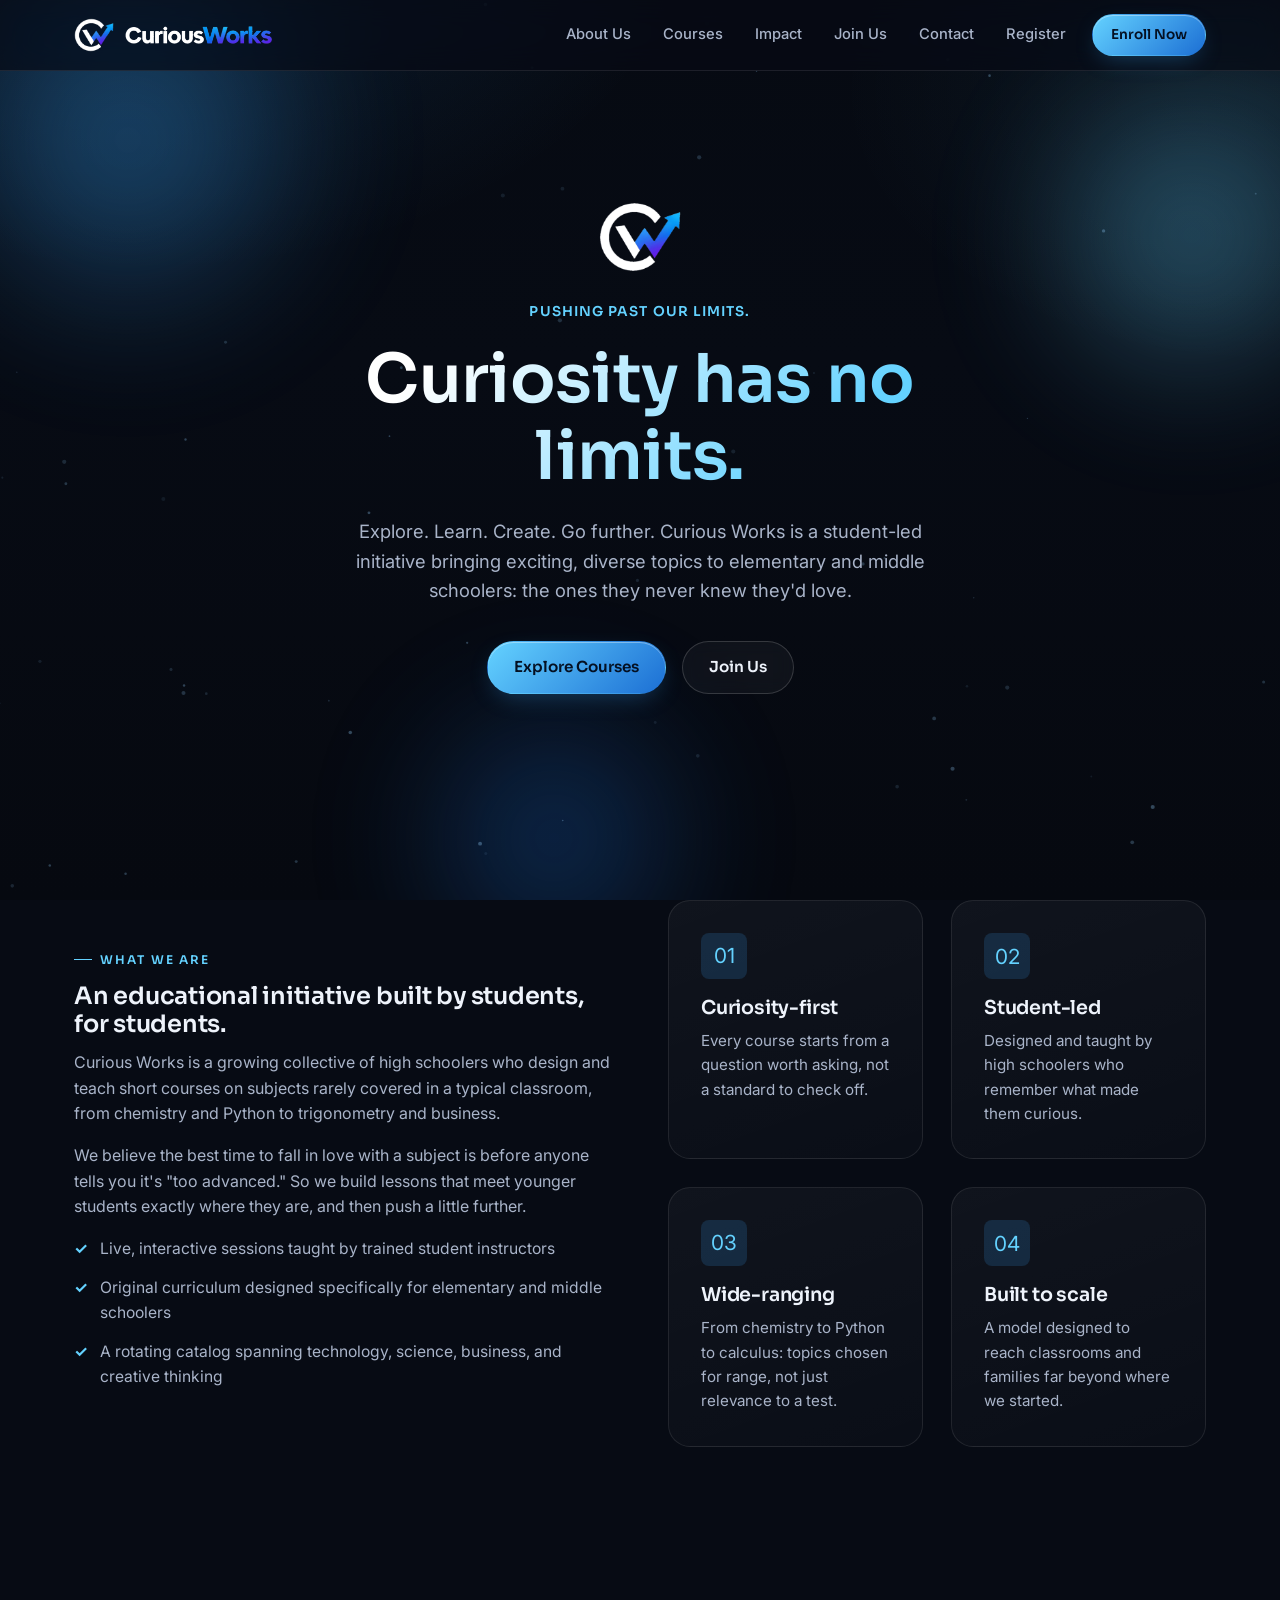
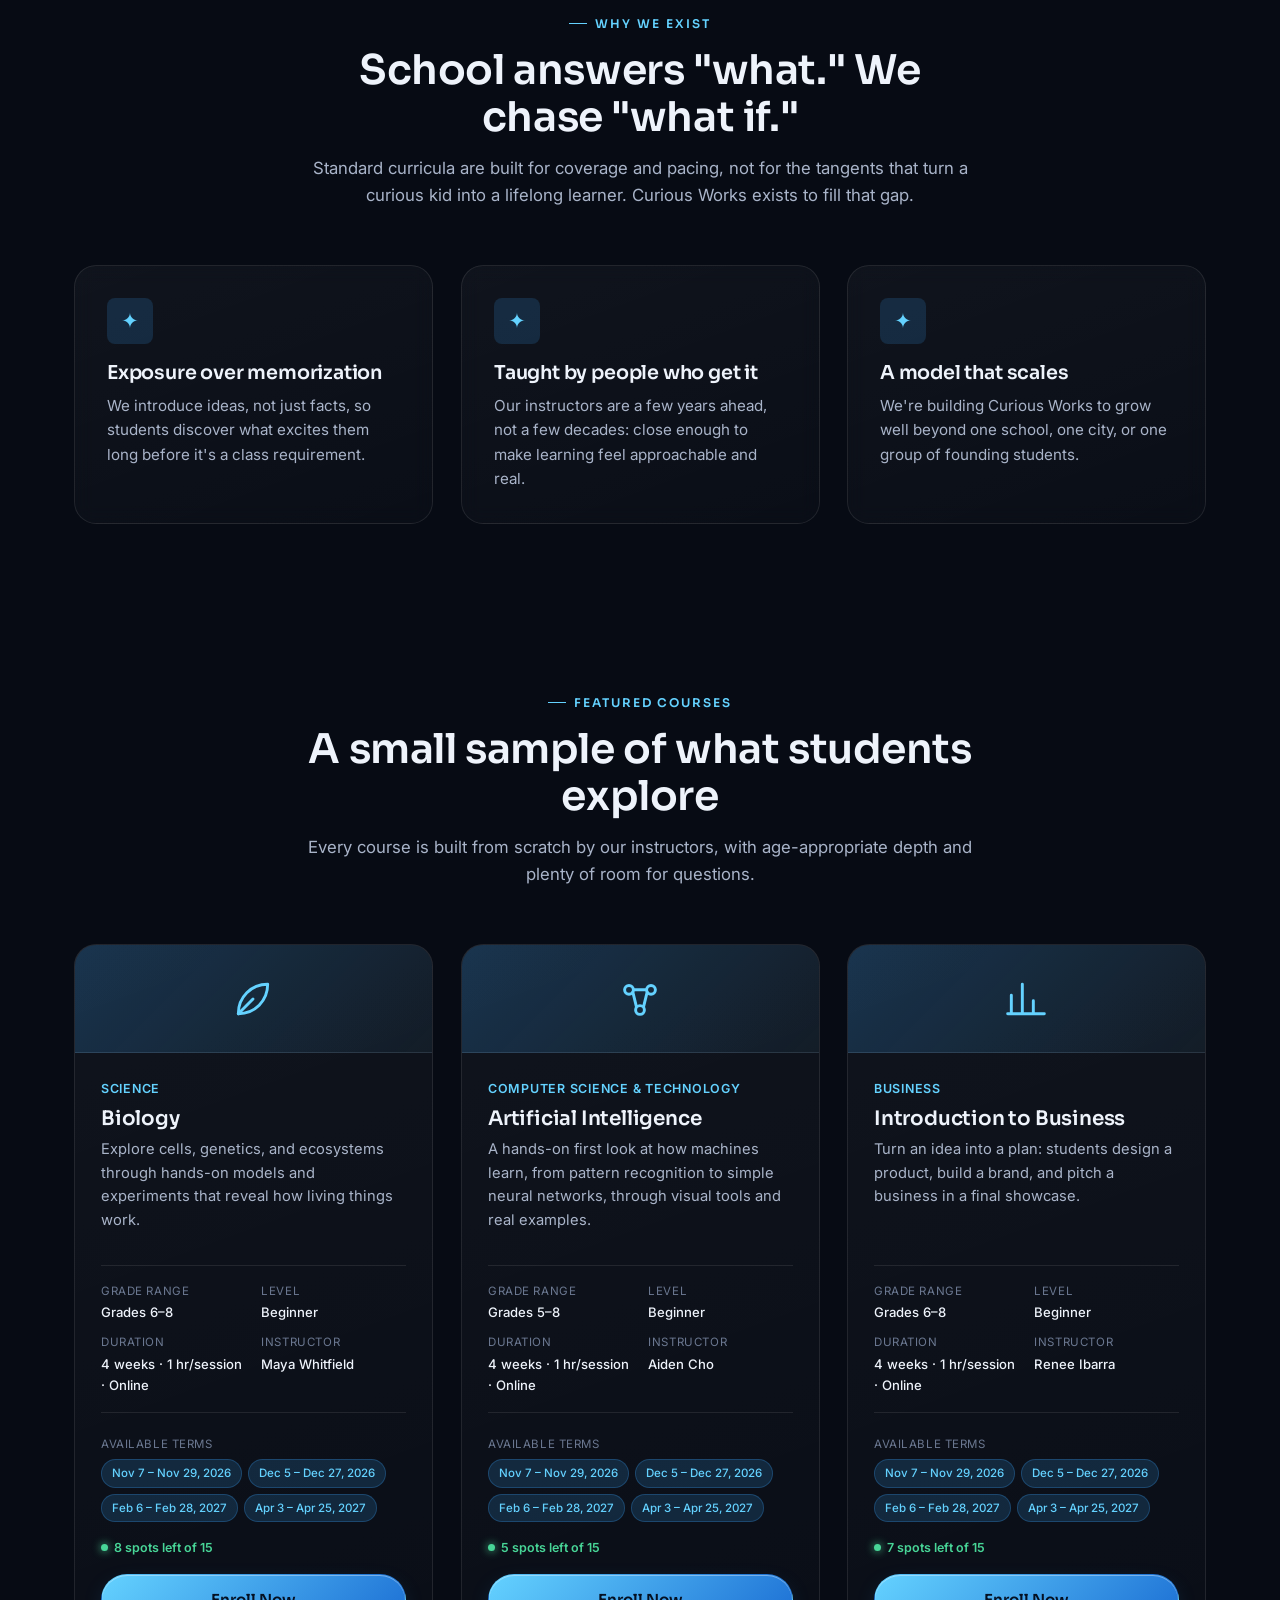
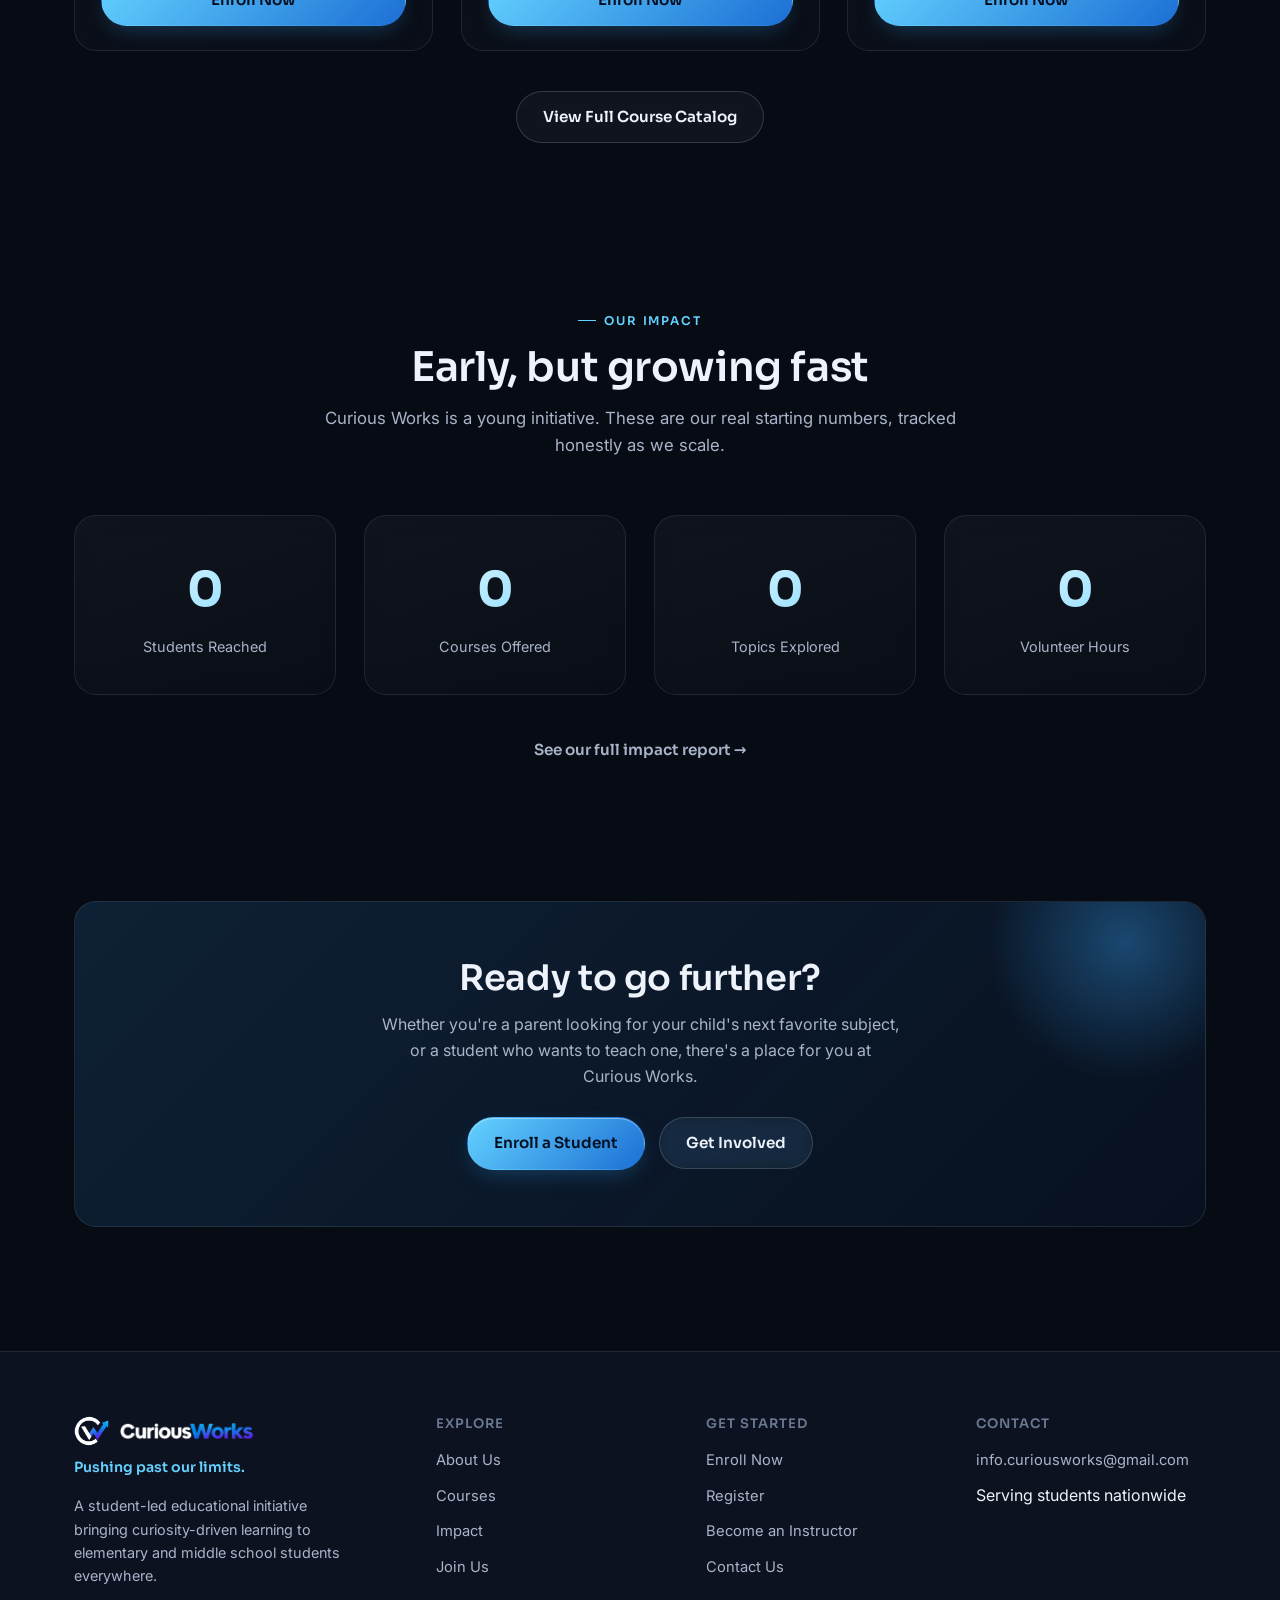
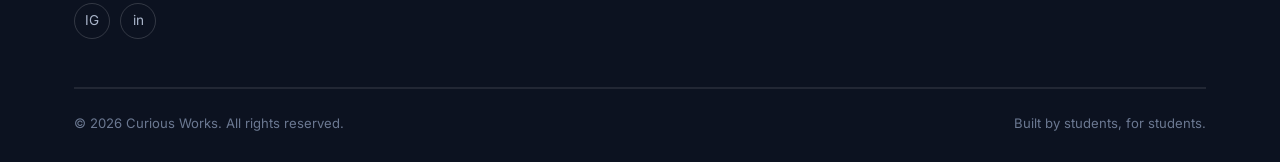
==== commit dd73f294: "Remove + suffix from Volunteer Hours stat Co-Authored-By: Claude Sonnet 5 <noreply@anthropic.com> Cl" ====
--- a/index.html
+++ b/index.html
@@ -139,7 +139,7 @@
           <div class="stat-label">Topics Explored</div>
         </div>
         <div class="card stat-card reveal">
-          <div class="stat-number" data-count="0" data-suffix="+">0</div>
+          <div class="stat-number" data-count="0">0</div>
           <div class="stat-label">Volunteer Hours</div>
         </div>
       </div>
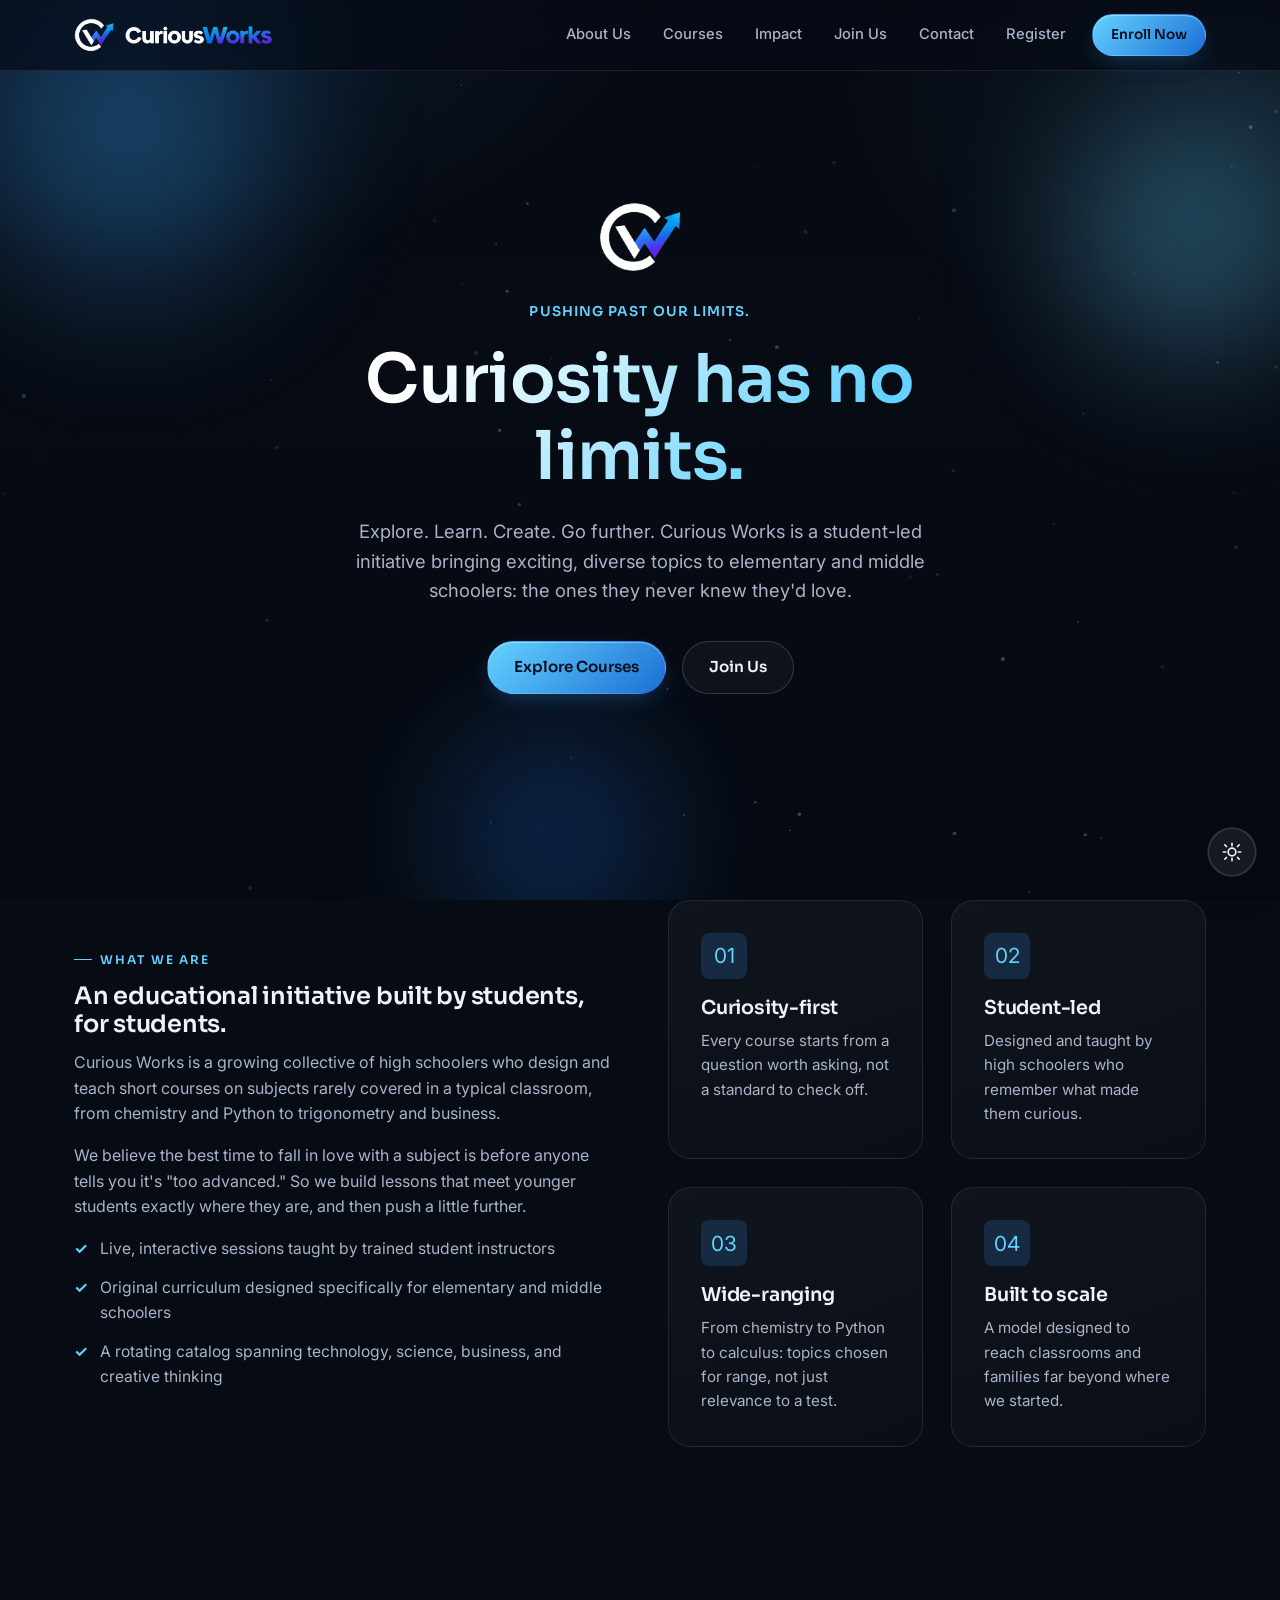
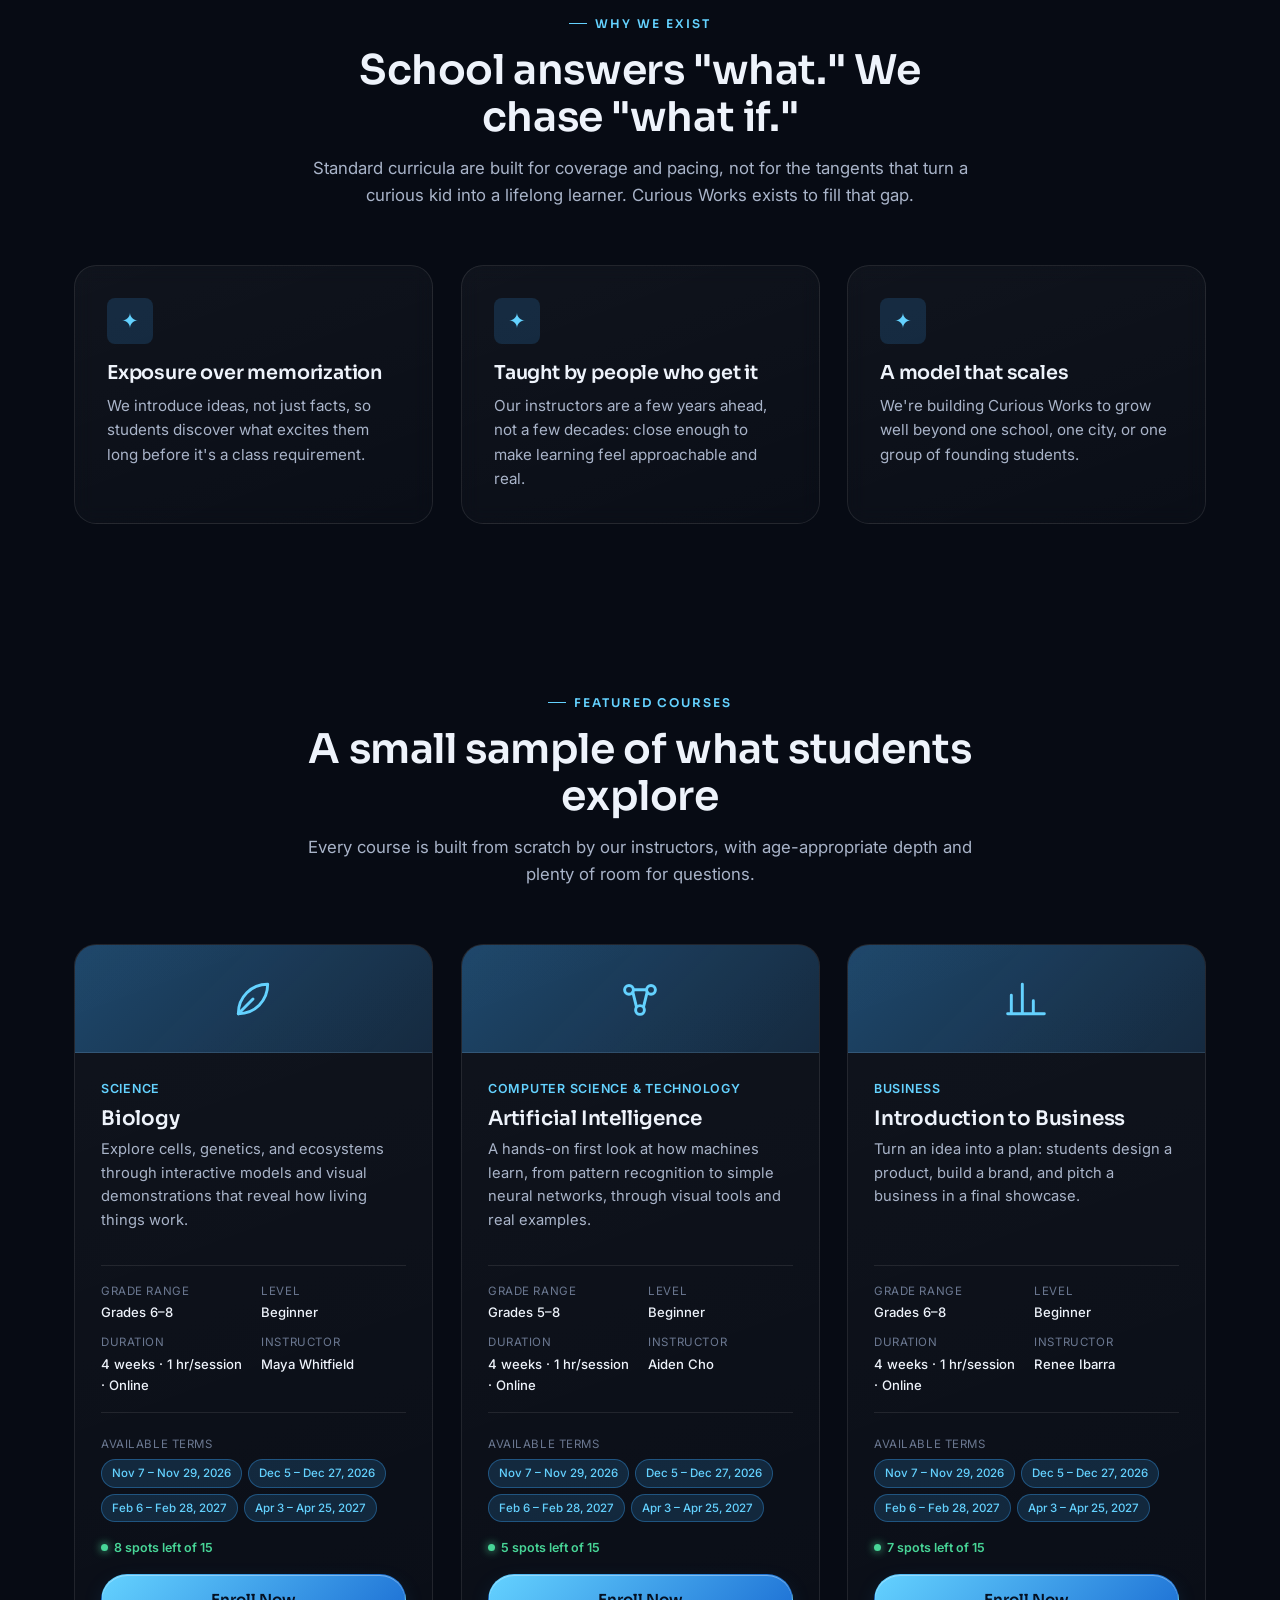
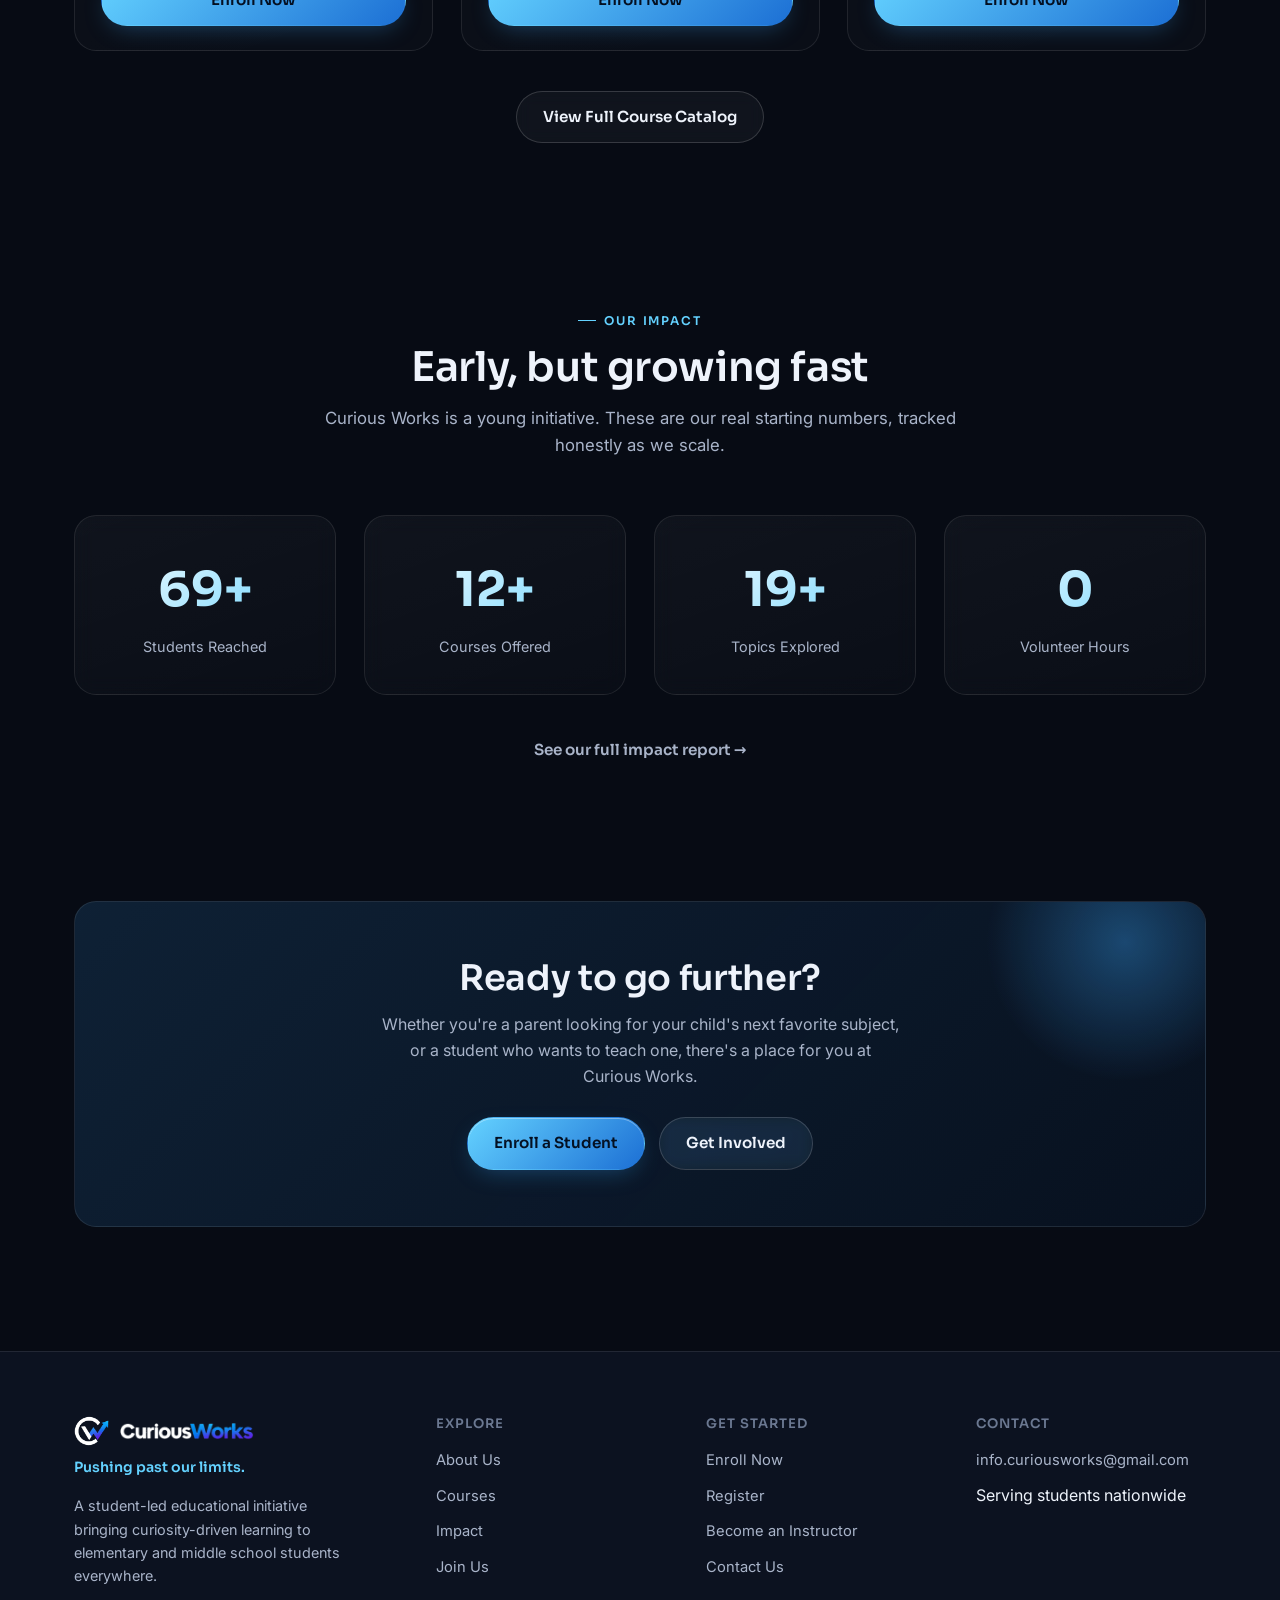
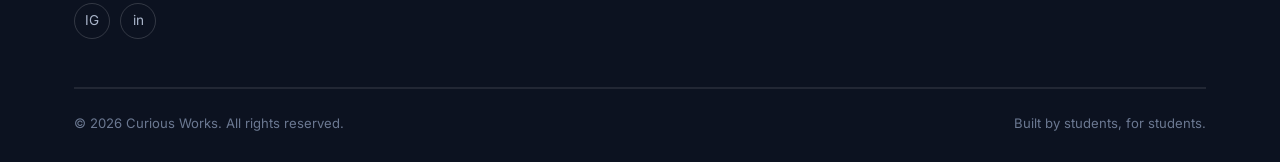
==== commit 0ba89484: "Add light/dark theme toggle Adds a fixed corner button that switches the whole site between the exis" ====
--- a/index.html
+++ b/index.html
@@ -2,6 +2,7 @@
 <html lang="en">
 <head>
 <meta charset="UTF-8">
+<script>(function(){try{var t=localStorage.getItem('cw_theme')||'dark';document.documentElement.setAttribute('data-theme',t);}catch(e){}})();</script>
 <meta name="viewport" content="width=device-width, initial-scale=1.0">
 <title>Curious Works | Curiosity Has No Limits</title>
 <meta name="description" content="Curious Works is a student-led educational initiative teaching elementary and middle school students about a wide variety of interesting and diverse topics.">
--- a/css/style.css
+++ b/css/style.css
@@ -1,10 +1,12 @@
 /* ==========================================================================
    Curious Works — Global Stylesheet
    Design system: dark navy + cerulean glow, glassmorphism accents.
+   Also supports a light theme via [data-theme="light"] on <html>,
+   toggled by the corner button (see "Theme toggle" below).
    ========================================================================== */
 
 :root {
-  /* Color palette */
+  /* Color palette (dark theme, default) */
   --bg: #070b14;
   --bg-elevated: #0c1220;
   --bg-elevated-2: #101828;
@@ -26,6 +28,13 @@
   --success: #48d597;
   --danger: #ff6b6b;
 
+  --header-bg: rgba(7, 11, 20, 0.72);
+  --field-bg: rgba(255, 255, 255, 0.03);
+  --field-bg-focus: rgba(255, 255, 255, 0.05);
+  --hero-gradient-start: #ffffff;
+  --shadow-soft: rgba(0, 0, 0, 0.7);
+  --orb-opacity: 0.4;
+
   /* Typography */
   --font-heading: 'Sora', 'Segoe UI', system-ui, sans-serif;
   --font-body: 'Inter', 'Segoe UI', system-ui, sans-serif;
@@ -37,8 +46,75 @@
   --radius-lg: 22px;
   --radius-pill: 999px;
 
-  --shadow-glow: 0 0 0 1px var(--border), 0 20px 60px -20px rgba(0, 0, 0, 0.7);
+  --shadow-glow: 0 0 0 1px var(--border), 0 20px 60px -20px var(--shadow-soft);
   --transition: 220ms cubic-bezier(0.2, 0.7, 0.3, 1);
+
+  --body-bg-image:
+    radial-gradient(ellipse 900px 600px at 12% -10%, rgba(58, 168, 255, 0.14), transparent 60%),
+    radial-gradient(ellipse 800px 500px at 100% 10%, rgba(100, 210, 255, 0.08), transparent 55%),
+    linear-gradient(180deg, #060a12 0%, #070b14 40%, #060910 100%);
+  --btn-primary-text: #041022;
+  --warning: #ffb454;
+  --danger-soft-text: #ffb4b4;
+  --danger-soft-bg: rgba(255, 107, 107, 0.1);
+  --danger-soft-border: rgba(255, 107, 107, 0.35);
+  --mobile-nav-bg: rgba(8, 12, 22, 0.98);
+  --success-soft-bg: rgba(72, 213, 151, 0.12);
+  --success-soft-border: rgba(72, 213, 151, 0.4);
+  --cta-banner-bg: linear-gradient(135deg, rgba(58,168,255,0.14), rgba(28,111,212,0.06));
+  --summary-box-border: rgba(58,168,255,0.3);
+}
+
+:root[data-theme="light"] {
+  --bg: #f6f8fb;
+  --bg-elevated: #ffffff;
+  --bg-elevated-2: #eef2f7;
+  --surface: rgba(16, 24, 40, 0.03);
+  --surface-strong: rgba(16, 24, 40, 0.06);
+  --border: rgba(16, 24, 40, 0.09);
+  --border-strong: rgba(16, 24, 40, 0.16);
+
+  --accent: #1c6fd4;
+  --accent-2: #0f5fc0;
+  --accent-deep: #143f8a;
+  --accent-glow: rgba(28, 111, 212, 0.25);
+  --accent-glow-soft: rgba(28, 111, 212, 0.12);
+
+  --text: #101828;
+  --text-dim: #46536b;
+  --text-faint: #7c8aa3;
+
+  --success: #0f6b41;
+  --danger: #c23131;
+
+  --header-bg: rgba(255, 255, 255, 0.78);
+  --field-bg: rgba(16, 24, 40, 0.03);
+  --field-bg-focus: rgba(16, 24, 40, 0.05);
+  --hero-gradient-start: #101828;
+  --shadow-soft: rgba(16, 24, 40, 0.16);
+  --orb-opacity: 0.18;
+
+  --body-bg-image:
+    radial-gradient(ellipse 900px 600px at 12% -10%, rgba(28, 111, 212, 0.08), transparent 60%),
+    radial-gradient(ellipse 800px 500px at 100% 10%, rgba(15, 95, 192, 0.05), transparent 55%),
+    linear-gradient(180deg, #ffffff 0%, #f6f8fb 40%, #eef2f7 100%);
+  --btn-primary-text: #ffffff;
+  --warning: #b45309;
+  --danger-soft-text: #b91c1c;
+  --danger-soft-bg: rgba(194, 49, 49, 0.08);
+  --danger-soft-border: rgba(194, 49, 49, 0.35);
+  --mobile-nav-bg: rgba(255, 255, 255, 0.98);
+  --success-soft-bg: rgba(15, 107, 65, 0.10);
+  --success-soft-border: rgba(15, 107, 65, 0.35);
+  --cta-banner-bg: linear-gradient(135deg, rgba(28,111,212,0.10), rgba(20,63,138,0.05));
+  --summary-box-border: rgba(28,111,212,0.3);
+}
+
+/* Smooth, non-jarring switch between themes */
+body,
+.site-header,
+.form-card {
+  transition: background-color 0.3s ease, border-color 0.3s ease, color 0.3s ease;
 }
 
 /* ---------- Reset ---------- */
@@ -94,10 +170,7 @@
 
 /* ---------- Background texture ---------- */
 body {
-  background-image:
-    radial-gradient(ellipse 900px 600px at 12% -10%, rgba(58, 168, 255, 0.14), transparent 60%),
-    radial-gradient(ellipse 800px 500px at 100% 10%, rgba(100, 210, 255, 0.08), transparent 55%),
-    linear-gradient(180deg, #060a12 0%, #070b14 40%, #060910 100%);
+  background-image: var(--body-bg-image);
   background-attachment: fixed;
 }
 
@@ -190,7 +263,7 @@
 
 .btn-primary {
   background: linear-gradient(135deg, var(--accent-2), var(--accent-deep));
-  color: #041022;
+  color: var(--btn-primary-text);
   box-shadow: 0 8px 24px -8px var(--accent-glow), inset 0 1px 0 rgba(255,255,255,0.35);
 }
 
@@ -228,7 +301,7 @@
   position: sticky;
   top: 0;
   z-index: 100;
-  background: rgba(7, 11, 20, 0.72);
+  background: var(--header-bg);
   backdrop-filter: blur(14px) saturate(140%);
   border-bottom: 1px solid var(--border);
 }
@@ -310,7 +383,7 @@
     right: 0;
     flex-direction: column;
     align-items: stretch;
-    background: rgba(8, 12, 22, 0.98);
+    background: var(--mobile-nav-bg);
     border-bottom: 1px solid var(--border);
     padding: 10px 20px 24px;
     gap: 4px;
@@ -345,7 +418,7 @@
   position: absolute;
   border-radius: 50%;
   filter: blur(60px);
-  opacity: 0.4;
+  opacity: var(--orb-opacity);
   animation: float 22s ease-in-out infinite;
 }
 
@@ -387,7 +460,7 @@
 
 .hero h1 {
   font-size: clamp(2.4rem, 5.6vw, 4.2rem);
-  background: linear-gradient(135deg, #ffffff 20%, var(--accent-2) 75%);
+  background: linear-gradient(135deg, var(--hero-gradient-start) 20%, var(--accent-2) 75%);
   -webkit-background-clip: text;
   background-clip: text;
   color: transparent;
@@ -415,13 +488,13 @@
   border-radius: var(--radius-lg);
   padding: 32px;
   backdrop-filter: blur(10px);
-  transition: transform var(--transition), border-color var(--transition), box-shadow var(--transition);
+  transition: transform var(--transition), border-color var(--transition), box-shadow var(--transition), background-color 0.3s ease, color 0.3s ease;
 }
 
 .card:hover {
   transform: translateY(-4px);
   border-color: var(--border-strong);
-  box-shadow: 0 24px 50px -24px rgba(0,0,0,0.6), 0 0 0 1px var(--border);
+  box-shadow: 0 24px 50px -24px var(--shadow-soft), 0 0 0 1px var(--border);
 }
 
 .card-icon {
@@ -504,7 +577,7 @@
 
 .course-banner {
   height: 108px;
-  background: linear-gradient(135deg, rgba(58,168,255,0.22), rgba(100,210,255,0.05));
+  background: linear-gradient(135deg, var(--accent-glow), var(--accent-glow-soft));
   display: flex;
   align-items: center;
   justify-content: center;
@@ -548,7 +621,7 @@
   font-weight: 500;
   color: var(--accent-2);
   background: var(--accent-glow-soft);
-  border: 1px solid rgba(58, 168, 255, 0.25);
+  border: 1px solid var(--accent-glow);
   border-radius: var(--radius-pill);
   padding: 4px 10px;
   white-space: nowrap;
@@ -563,7 +636,7 @@
   font-weight: 600;
   margin-bottom: 16px;
 }
-.spots-badge.low { color: #ffb454; }
+.spots-badge.low { color: var(--warning); }
 .spots-badge::before {
   content: '';
   width: 7px; height: 7px; border-radius: 50%;
@@ -581,61 +654,13 @@
   font-family: var(--font-heading);
   font-size: clamp(2.2rem, 4vw, 3rem);
   font-weight: 700;
-  background: linear-gradient(135deg, #fff, var(--accent-2));
+  background: linear-gradient(135deg, var(--hero-gradient-start), var(--accent-2));
   -webkit-background-clip: text;
   background-clip: text;
   color: transparent;
 }
 
 .stat-label { font-size: 0.9rem; color: var(--text-dim); margin-top: 6px; }
-
-/* ---------- Testimonials ---------- */
-.testimonial-card {
-  padding: 30px;
-}
-
-.testimonial-quote {
-  font-size: 1.02rem;
-  color: var(--text);
-  margin-bottom: 20px;
-  position: relative;
-}
-
-.testimonial-author {
-  display: flex;
-  align-items: center;
-  gap: 12px;
-}
-
-.avatar {
-  width: 42px; height: 42px;
-  border-radius: 50%;
-  background: linear-gradient(135deg, var(--accent), var(--accent-deep));
-  display: flex; align-items: center; justify-content: center;
-  font-weight: 700; font-family: var(--font-heading);
-  color: #041022;
-  flex-shrink: 0;
-}
-
-.author-name { font-weight: 600; font-size: 0.92rem; }
-.author-role { font-size: 0.8rem; color: var(--text-faint); }
-
-/* ---------- Photo placeholder ---------- */
-.photo-placeholder {
-  aspect-ratio: 4/3;
-  border-radius: var(--radius-md);
-  border: 1px dashed var(--border-strong);
-  background: linear-gradient(160deg, rgba(58,168,255,0.06), rgba(255,255,255,0.02));
-  display: flex;
-  flex-direction: column;
-  align-items: center;
-  justify-content: center;
-  gap: 8px;
-  color: var(--text-faint);
-  font-size: 0.85rem;
-  text-align: center;
-  padding: 16px;
-}
 
 /* ---------- Forms ---------- */
 .form-card {
@@ -671,12 +696,12 @@
 .field select,
 .field textarea {
   width: 100%;
-  background: rgba(255, 255, 255, 0.03);
+  background: var(--field-bg);
   border: 1px solid var(--border-strong);
   border-radius: var(--radius-sm);
   padding: 12px 14px;
   color: var(--text);
-  transition: border-color var(--transition), box-shadow var(--transition), background var(--transition);
+  transition: border-color var(--transition), box-shadow var(--transition), background var(--transition), color 0.3s ease;
 }
 
 .field input::placeholder, .field textarea::placeholder { color: var(--text-faint); }
@@ -687,7 +712,7 @@
   outline: none;
   border-color: var(--accent);
   box-shadow: 0 0 0 3px var(--accent-glow-soft);
-  background: rgba(255, 255, 255, 0.05);
+  background: var(--field-bg-focus);
 }
 
 .field input:invalid:not(:placeholder-shown),
@@ -705,9 +730,9 @@
 }
 
 .form-submit-error {
-  color: #ffb4b4;
-  background: rgba(255, 107, 107, 0.1);
-  border: 1px solid rgba(255, 107, 107, 0.35);
+  color: var(--danger-soft-text);
+  background: var(--danger-soft-bg);
+  border: 1px solid var(--danger-soft-border);
   border-radius: var(--radius-sm);
   padding: 12px 14px;
   font-size: 0.85rem;
@@ -756,8 +781,8 @@
 .confirm-icon {
   width: 68px; height: 68px;
   border-radius: 50%;
-  background: rgba(72, 213, 151, 0.12);
-  border: 1px solid rgba(72, 213, 151, 0.4);
+  background: var(--success-soft-bg);
+  border: 1px solid var(--success-soft-border);
   color: var(--success);
   display: flex; align-items: center; justify-content: center;
   margin: 0 auto 22px;
@@ -774,7 +799,7 @@
   border-radius: var(--radius-lg);
   padding: 56px 40px;
   text-align: center;
-  background: linear-gradient(135deg, rgba(58,168,255,0.14), rgba(28,111,212,0.06));
+  background: var(--cta-banner-bg);
   border: 1px solid var(--border);
   position: relative;
   overflow: hidden;
@@ -923,7 +948,7 @@
 
 .summary-box {
   background: var(--accent-glow-soft);
-  border: 1px solid rgba(58,168,255,0.3);
+  border: 1px solid var(--summary-box-border);
   border-radius: var(--radius-md);
   padding: 20px 22px;
   margin-bottom: 28px;
@@ -981,7 +1006,7 @@
   border-radius: var(--radius-lg);
   padding: 40px 32px 32px;
   text-align: center;
-  box-shadow: 0 30px 80px -20px rgba(0, 0, 0, 0.7), 0 0 0 1px var(--border);
+  box-shadow: 0 30px 80px -20px var(--shadow-soft), 0 0 0 1px var(--border);
   animation: newsletterPopIn 380ms cubic-bezier(0.16, 1, 0.3, 1);
 }
 
@@ -1023,3 +1048,37 @@
 @media (max-width: 480px) {
   .newsletter-modal { padding: 36px 22px 26px; }
 }
+
+/* ---------- Theme toggle ---------- */
+.theme-toggle {
+  position: fixed;
+  bottom: 24px;
+  right: 24px;
+  z-index: 200;
+  width: 48px;
+  height: 48px;
+  border-radius: 50%;
+  border: 1px solid var(--border-strong);
+  background: var(--surface-strong);
+  backdrop-filter: blur(10px);
+  color: var(--text);
+  display: flex;
+  align-items: center;
+  justify-content: center;
+  cursor: pointer;
+  padding: 0;
+  box-shadow: var(--shadow-glow);
+  transition: background var(--transition), border-color var(--transition), transform var(--transition), color var(--transition);
+}
+
+.theme-toggle:hover {
+  border-color: var(--accent);
+  color: var(--accent-2);
+  transform: translateY(-2px);
+}
+
+.theme-toggle svg { width: 22px; height: 22px; }
+
+@media (max-width: 640px) {
+  .theme-toggle { bottom: 16px; right: 16px; width: 44px; height: 44px; }
+}
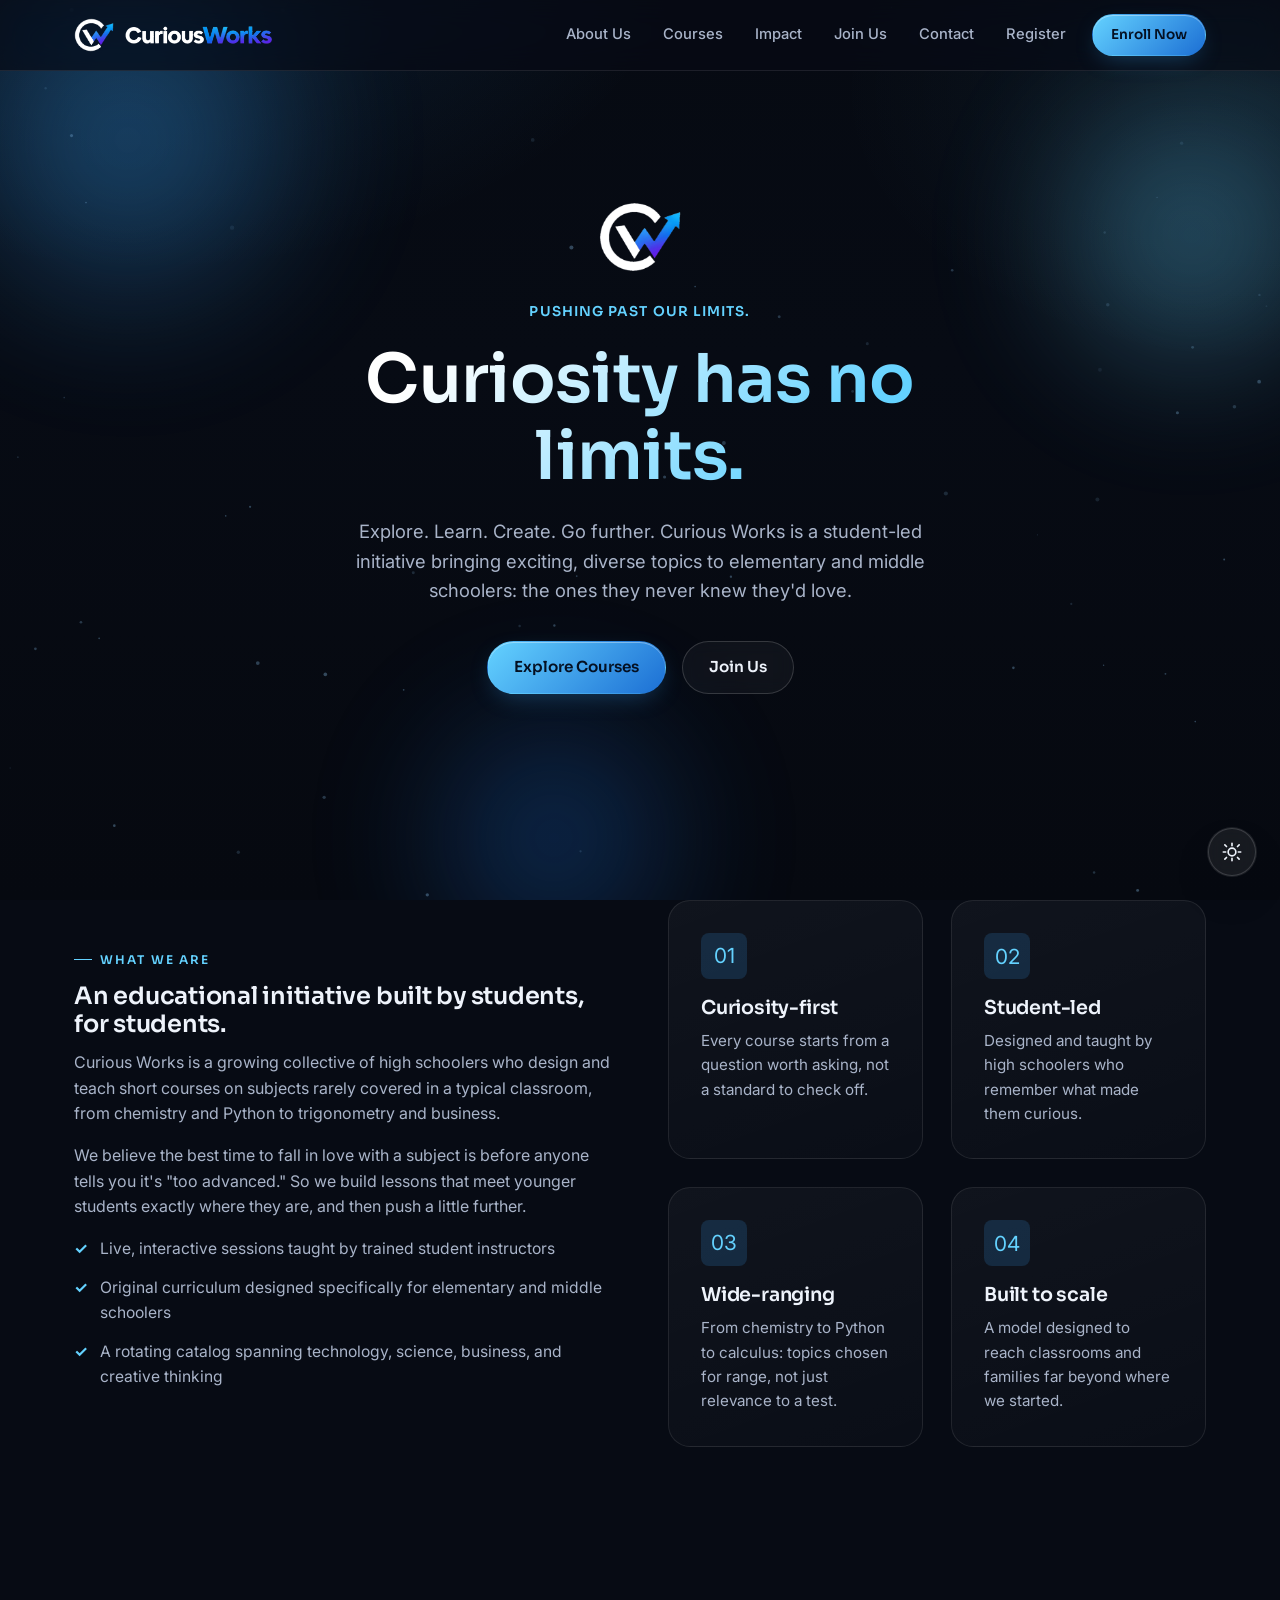
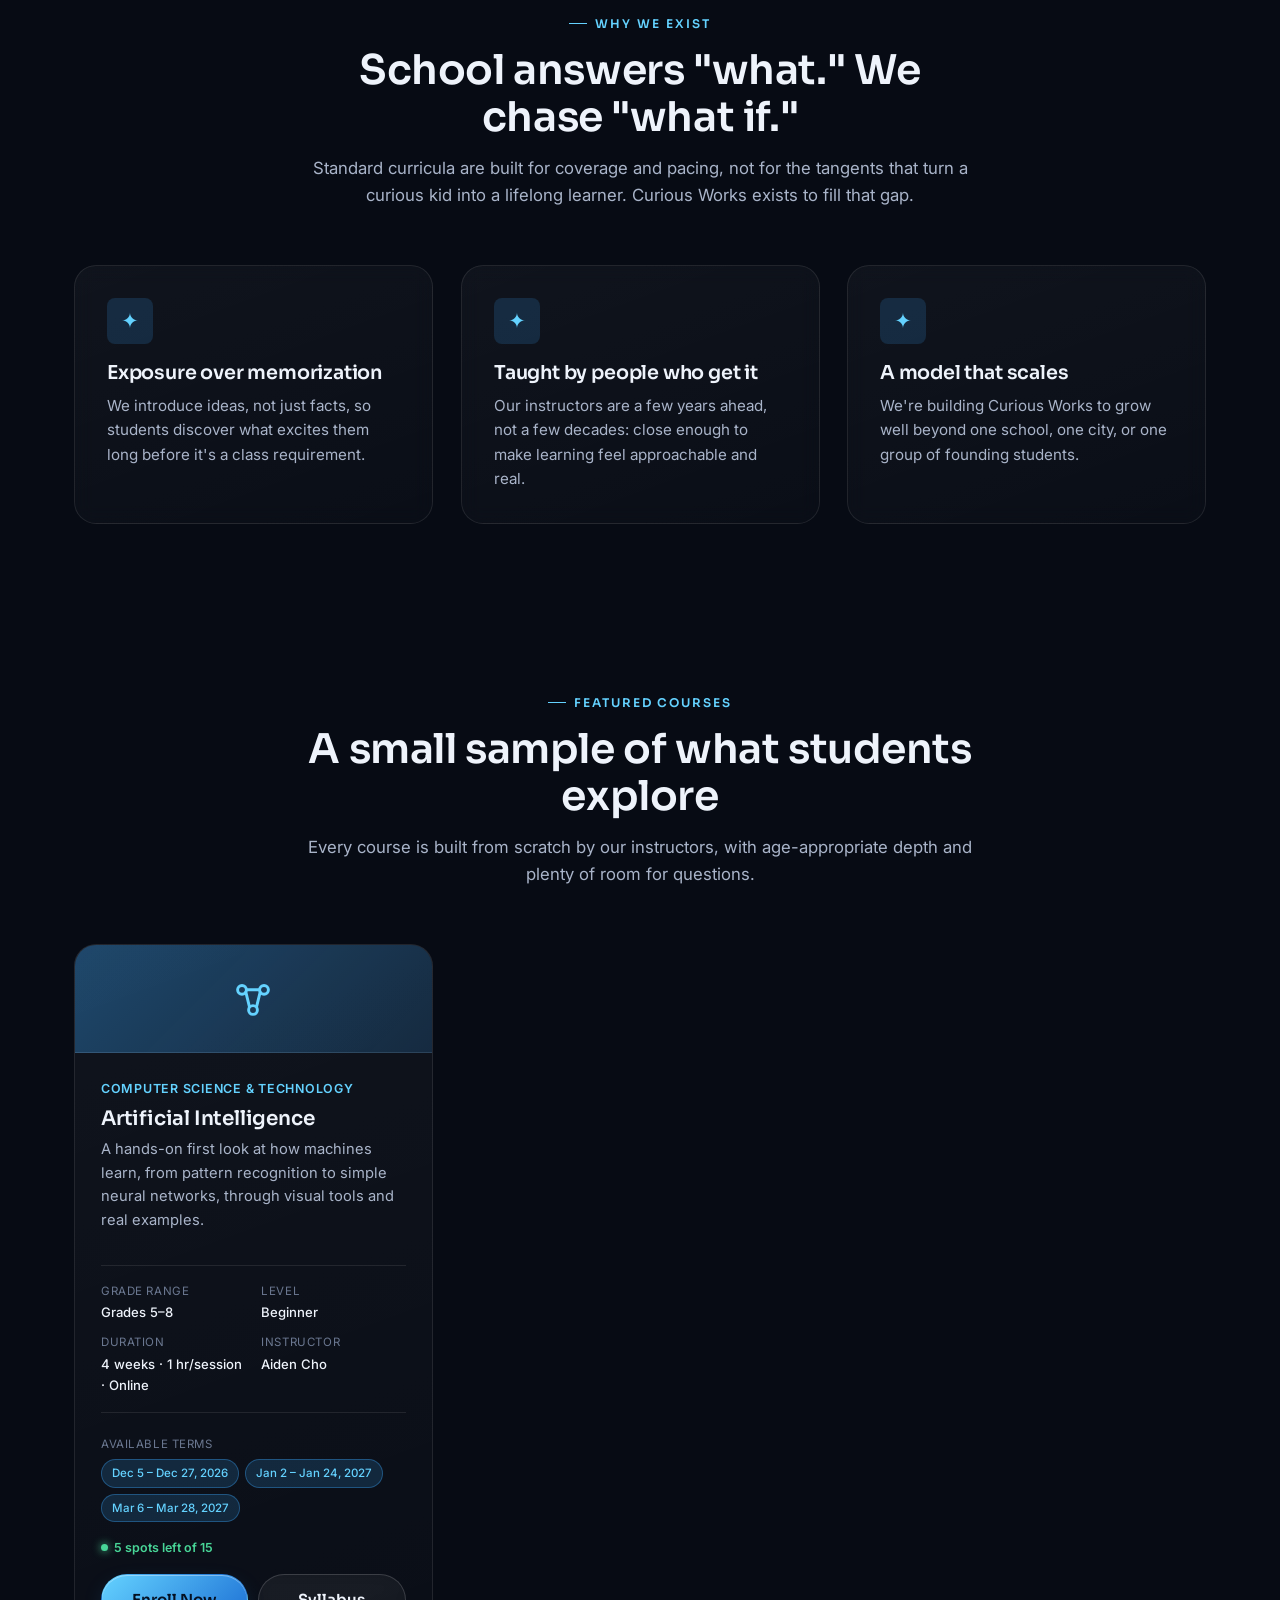
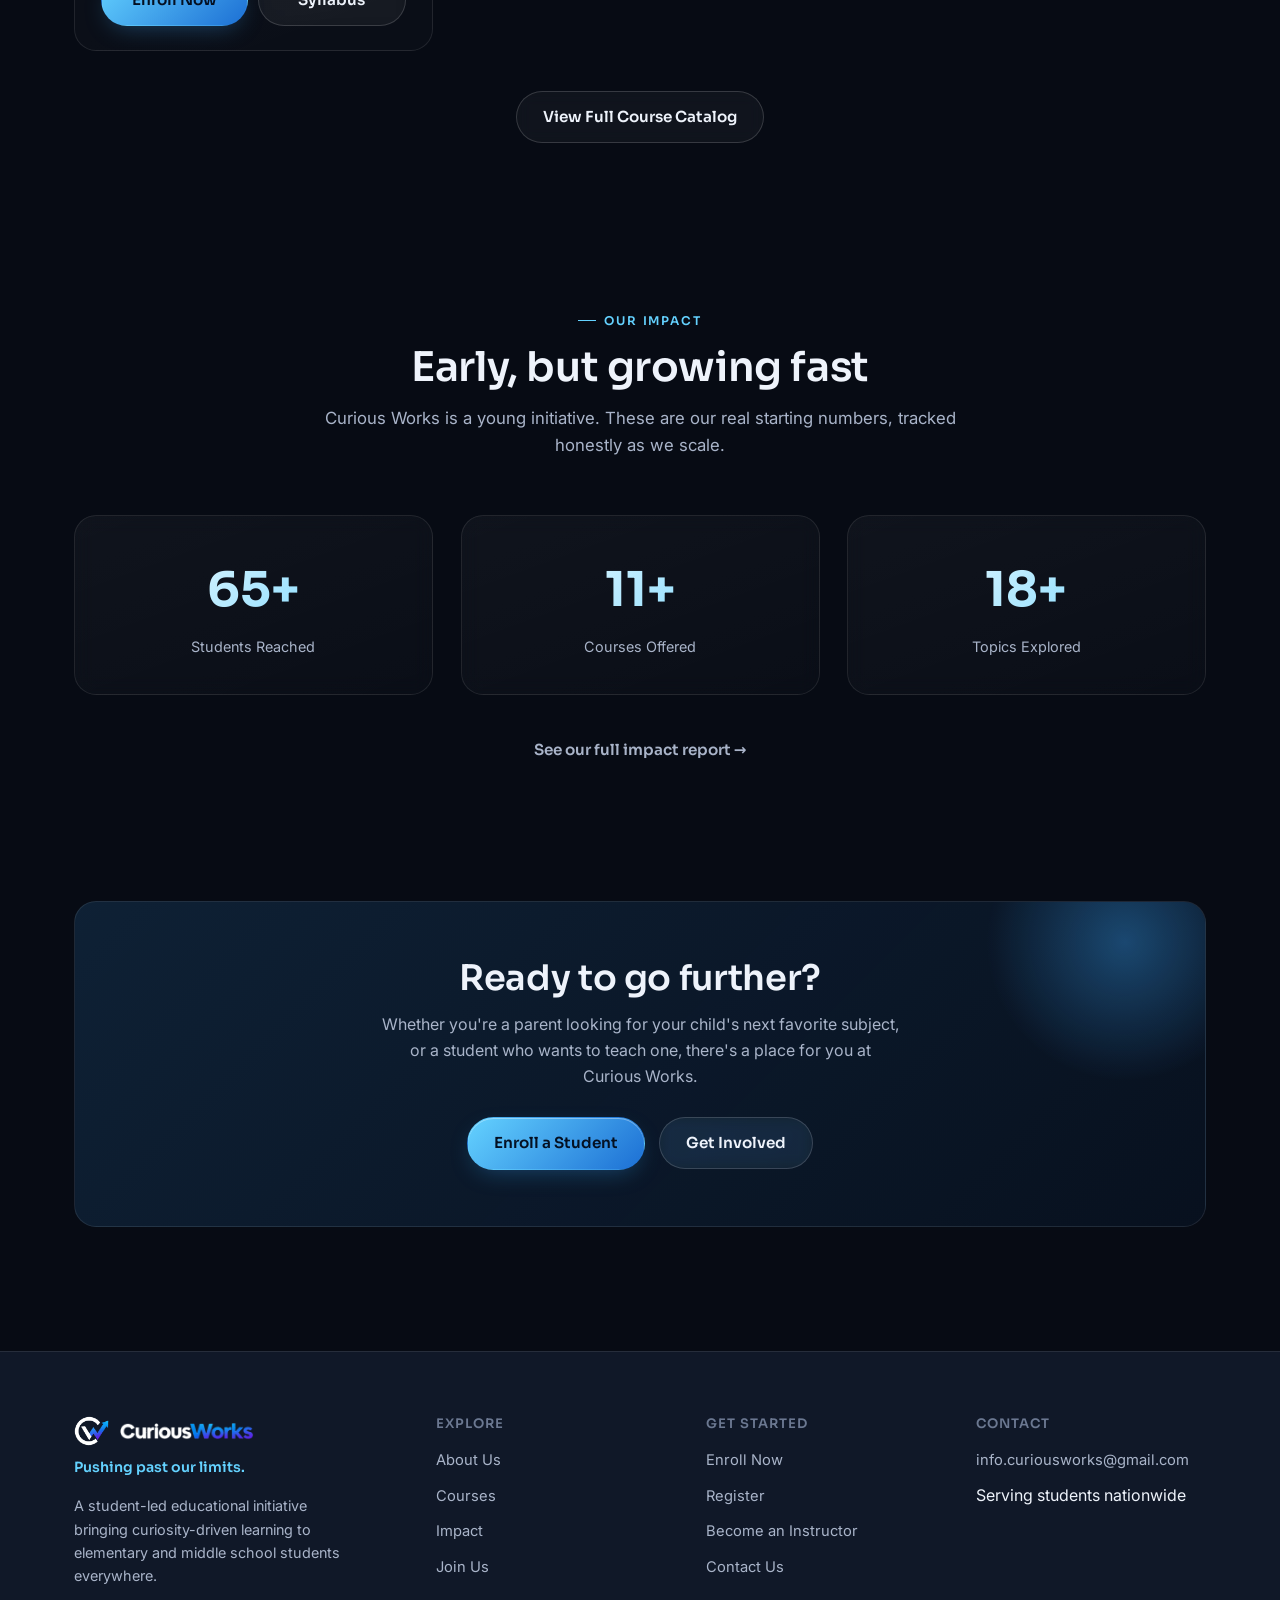
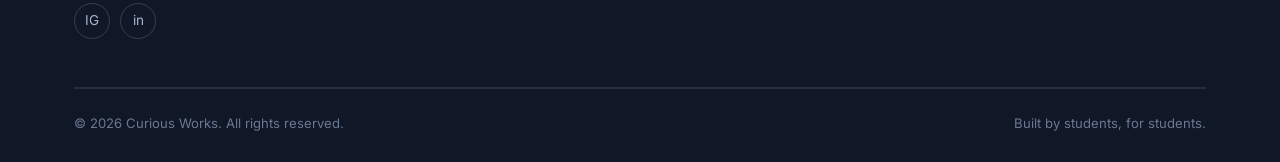
==== commit b420fa14: "Remove Volunteer Hours stat from impact sections Drop the Volunteer Hours card (it was always stuck " ====
--- a/index.html
+++ b/index.html
@@ -126,7 +126,7 @@
         <h2>Early, but growing fast</h2>
         <p>Curious Works is a young initiative. These are our real starting numbers, tracked honestly as we scale.</p>
       </div>
-      <div class="grid grid-4">
+      <div class="grid grid-3">
         <div class="card stat-card reveal">
           <div class="stat-number" data-count="80" data-suffix="+">0</div>
           <div class="stat-label">Students Reached</div>
@@ -138,10 +138,6 @@
         <div class="card stat-card reveal">
           <div class="stat-number" data-count="22" data-suffix="+">0</div>
           <div class="stat-label">Topics Explored</div>
-        </div>
-        <div class="card stat-card reveal">
-          <div class="stat-number" data-count="0">0</div>
-          <div class="stat-label">Volunteer Hours</div>
         </div>
       </div>
       <div class="text-center" style="margin-top: 32px;">
--- a/css/style.css
+++ b/css/style.css
@@ -66,19 +66,19 @@
 }
 
 :root[data-theme="light"] {
-  --bg: #f6f8fb;
+  --bg: #e9eff9;
   --bg-elevated: #ffffff;
-  --bg-elevated-2: #eef2f7;
-  --surface: rgba(16, 24, 40, 0.03);
-  --surface-strong: rgba(16, 24, 40, 0.06);
-  --border: rgba(16, 24, 40, 0.09);
-  --border-strong: rgba(16, 24, 40, 0.16);
+  --bg-elevated-2: #dde7f5;
+  --surface: rgba(16, 24, 40, 0.055);
+  --surface-strong: rgba(16, 24, 40, 0.09);
+  --border: rgba(16, 24, 40, 0.14);
+  --border-strong: rgba(16, 24, 40, 0.24);
 
   --accent: #1c6fd4;
   --accent-2: #0f5fc0;
   --accent-deep: #143f8a;
-  --accent-glow: rgba(28, 111, 212, 0.25);
-  --accent-glow-soft: rgba(28, 111, 212, 0.12);
+  --accent-glow: rgba(28, 111, 212, 0.3);
+  --accent-glow-soft: rgba(28, 111, 212, 0.15);
 
   --text: #101828;
   --text-dim: #46536b;
@@ -87,27 +87,27 @@
   --success: #0f6b41;
   --danger: #c23131;
 
-  --header-bg: rgba(255, 255, 255, 0.78);
-  --field-bg: rgba(16, 24, 40, 0.03);
-  --field-bg-focus: rgba(16, 24, 40, 0.05);
+  --header-bg: rgba(233, 239, 249, 0.82);
+  --field-bg: rgba(16, 24, 40, 0.045);
+  --field-bg-focus: rgba(16, 24, 40, 0.075);
   --hero-gradient-start: #101828;
-  --shadow-soft: rgba(16, 24, 40, 0.16);
-  --orb-opacity: 0.18;
+  --shadow-soft: rgba(16, 24, 40, 0.22);
+  --orb-opacity: 0.32;
 
   --body-bg-image:
-    radial-gradient(ellipse 900px 600px at 12% -10%, rgba(28, 111, 212, 0.08), transparent 60%),
-    radial-gradient(ellipse 800px 500px at 100% 10%, rgba(15, 95, 192, 0.05), transparent 55%),
-    linear-gradient(180deg, #ffffff 0%, #f6f8fb 40%, #eef2f7 100%);
+    radial-gradient(ellipse 950px 650px at 10% -12%, rgba(28, 111, 212, 0.22), transparent 62%),
+    radial-gradient(ellipse 850px 550px at 105% 8%, rgba(15, 95, 192, 0.16), transparent 58%),
+    linear-gradient(180deg, #eef4fc 0%, #e3ebf7 45%, #d9e3f2 100%);
   --btn-primary-text: #ffffff;
   --warning: #b45309;
   --danger-soft-text: #b91c1c;
-  --danger-soft-bg: rgba(194, 49, 49, 0.08);
-  --danger-soft-border: rgba(194, 49, 49, 0.35);
-  --mobile-nav-bg: rgba(255, 255, 255, 0.98);
-  --success-soft-bg: rgba(15, 107, 65, 0.10);
-  --success-soft-border: rgba(15, 107, 65, 0.35);
-  --cta-banner-bg: linear-gradient(135deg, rgba(28,111,212,0.10), rgba(20,63,138,0.05));
-  --summary-box-border: rgba(28,111,212,0.3);
+  --danger-soft-bg: rgba(194, 49, 49, 0.1);
+  --danger-soft-border: rgba(194, 49, 49, 0.4);
+  --mobile-nav-bg: rgba(240, 245, 252, 0.98);
+  --success-soft-bg: rgba(15, 107, 65, 0.12);
+  --success-soft-border: rgba(15, 107, 65, 0.4);
+  --cta-banner-bg: linear-gradient(135deg, rgba(28,111,212,0.16), rgba(20,63,138,0.08));
+  --summary-box-border: rgba(28,111,212,0.35);
 }
 
 /* Smooth, non-jarring switch between themes */
@@ -600,6 +600,9 @@
 .course-body h3 { font-size: 1.25rem; margin-bottom: 8px; }
 .course-desc { font-size: 0.92rem; flex: 1; }
 
+.course-actions { display: flex; gap: 10px; }
+.course-actions .btn { flex: 1; padding-left: 12px; padding-right: 12px; }
+
 .course-meta {
   display: grid;
   grid-template-columns: 1fr 1fr;
@@ -822,7 +825,7 @@
 .site-footer {
   border-top: 1px solid var(--border);
   padding: 64px 0 28px;
-  background: var(--bg-elevated);
+  background: var(--bg-elevated-2);
   margin-top: 60px;
 }
 
